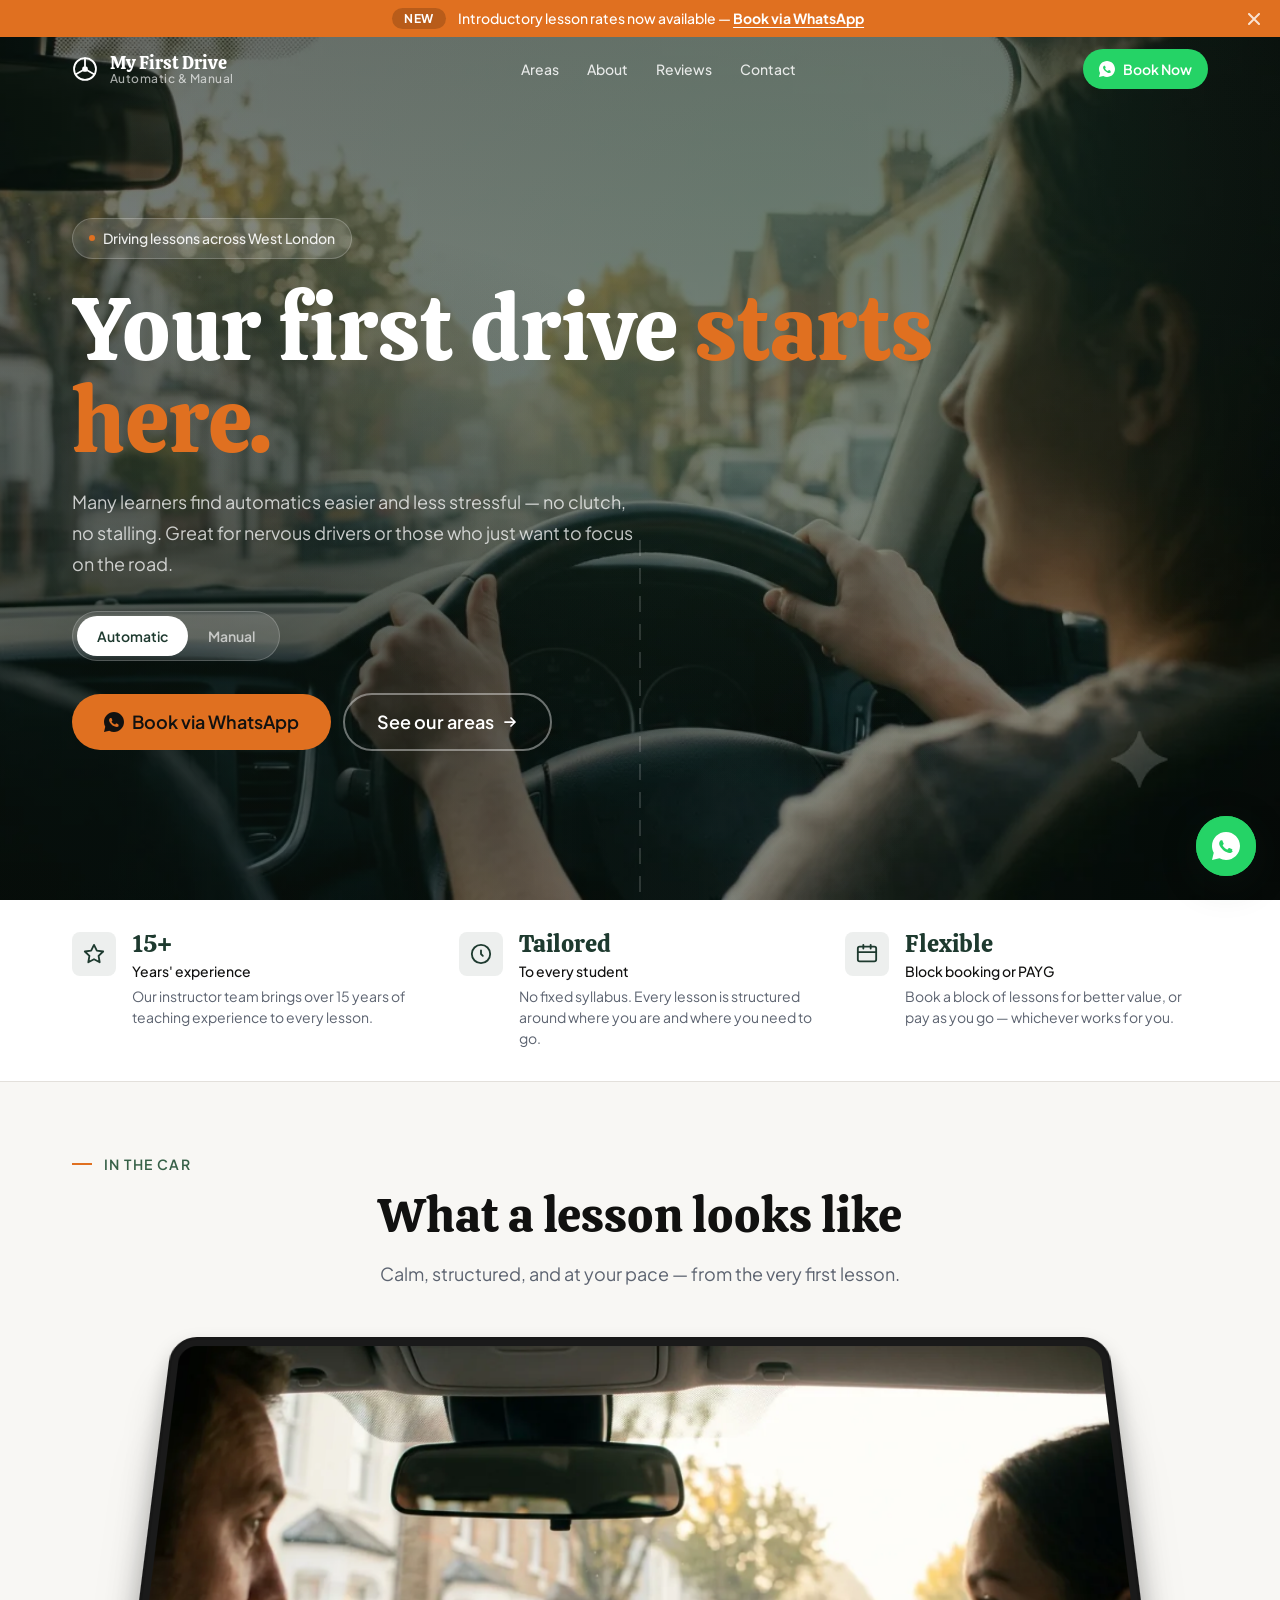
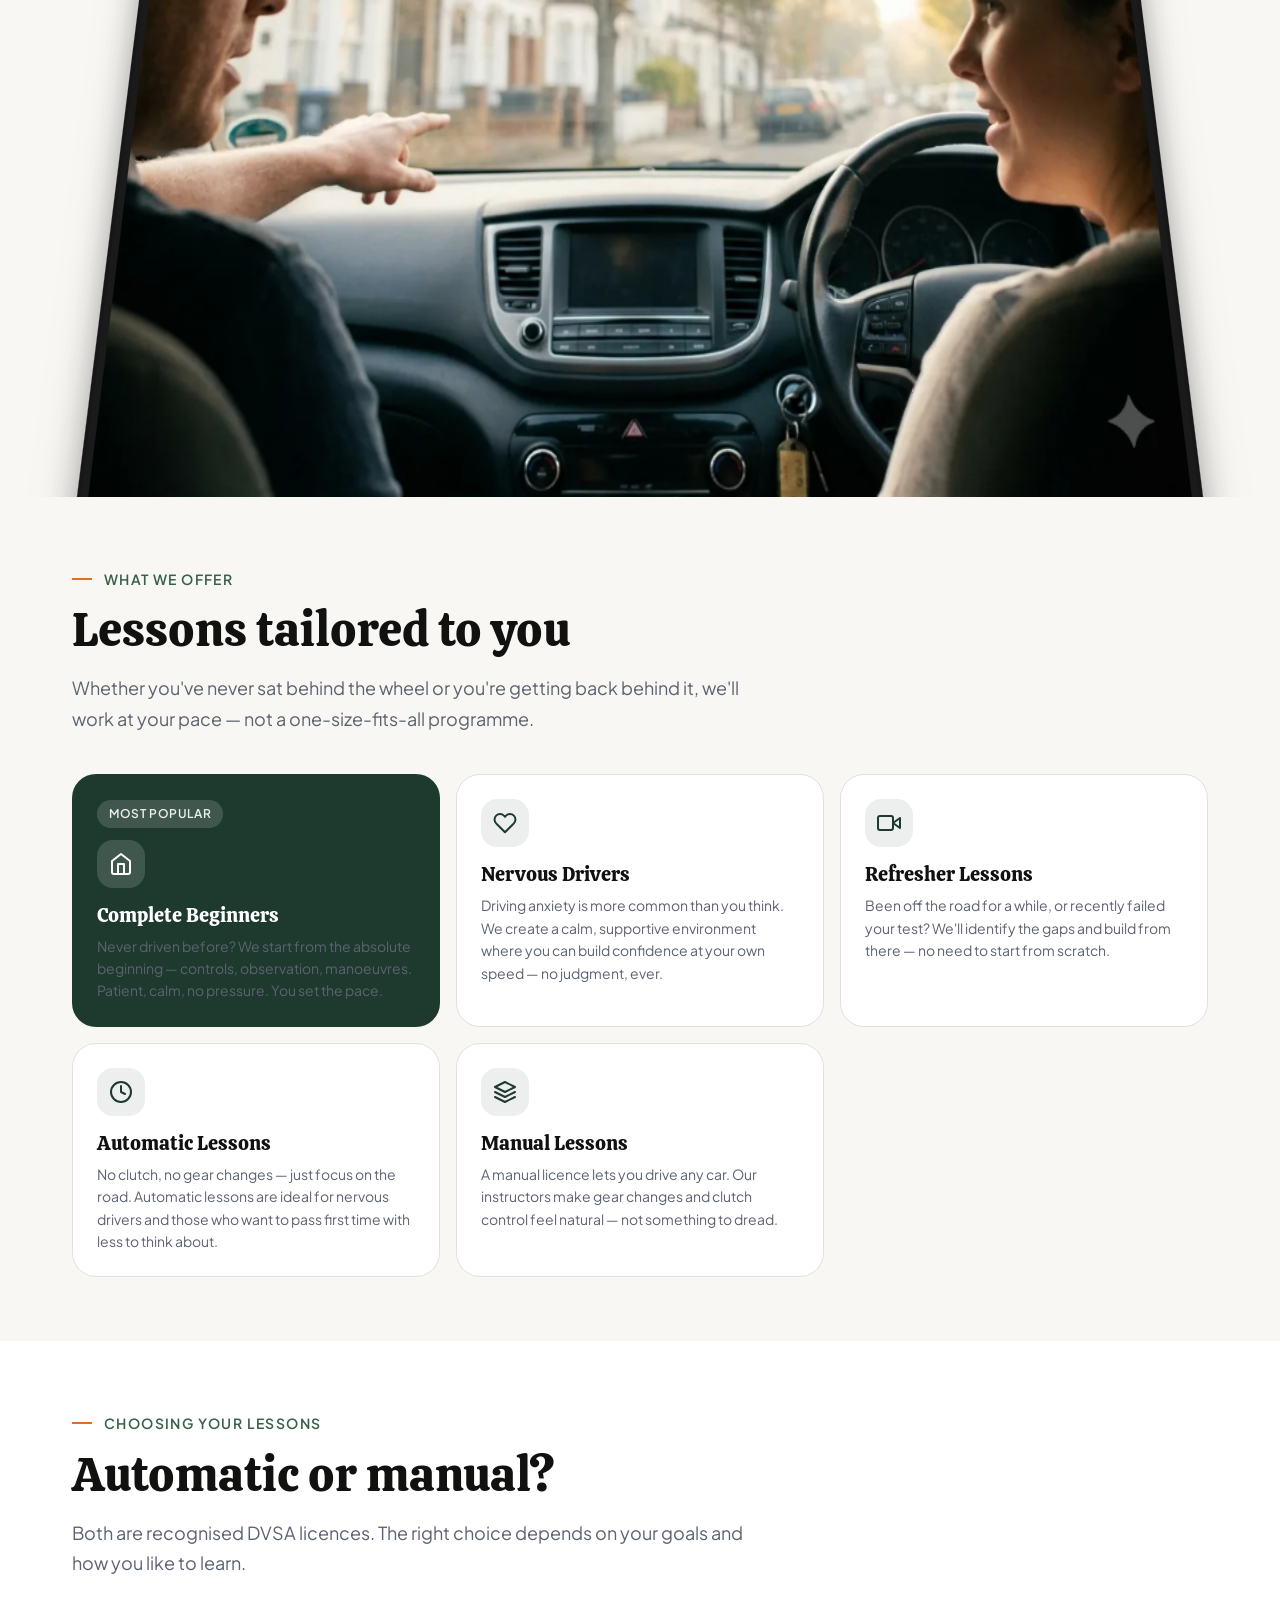
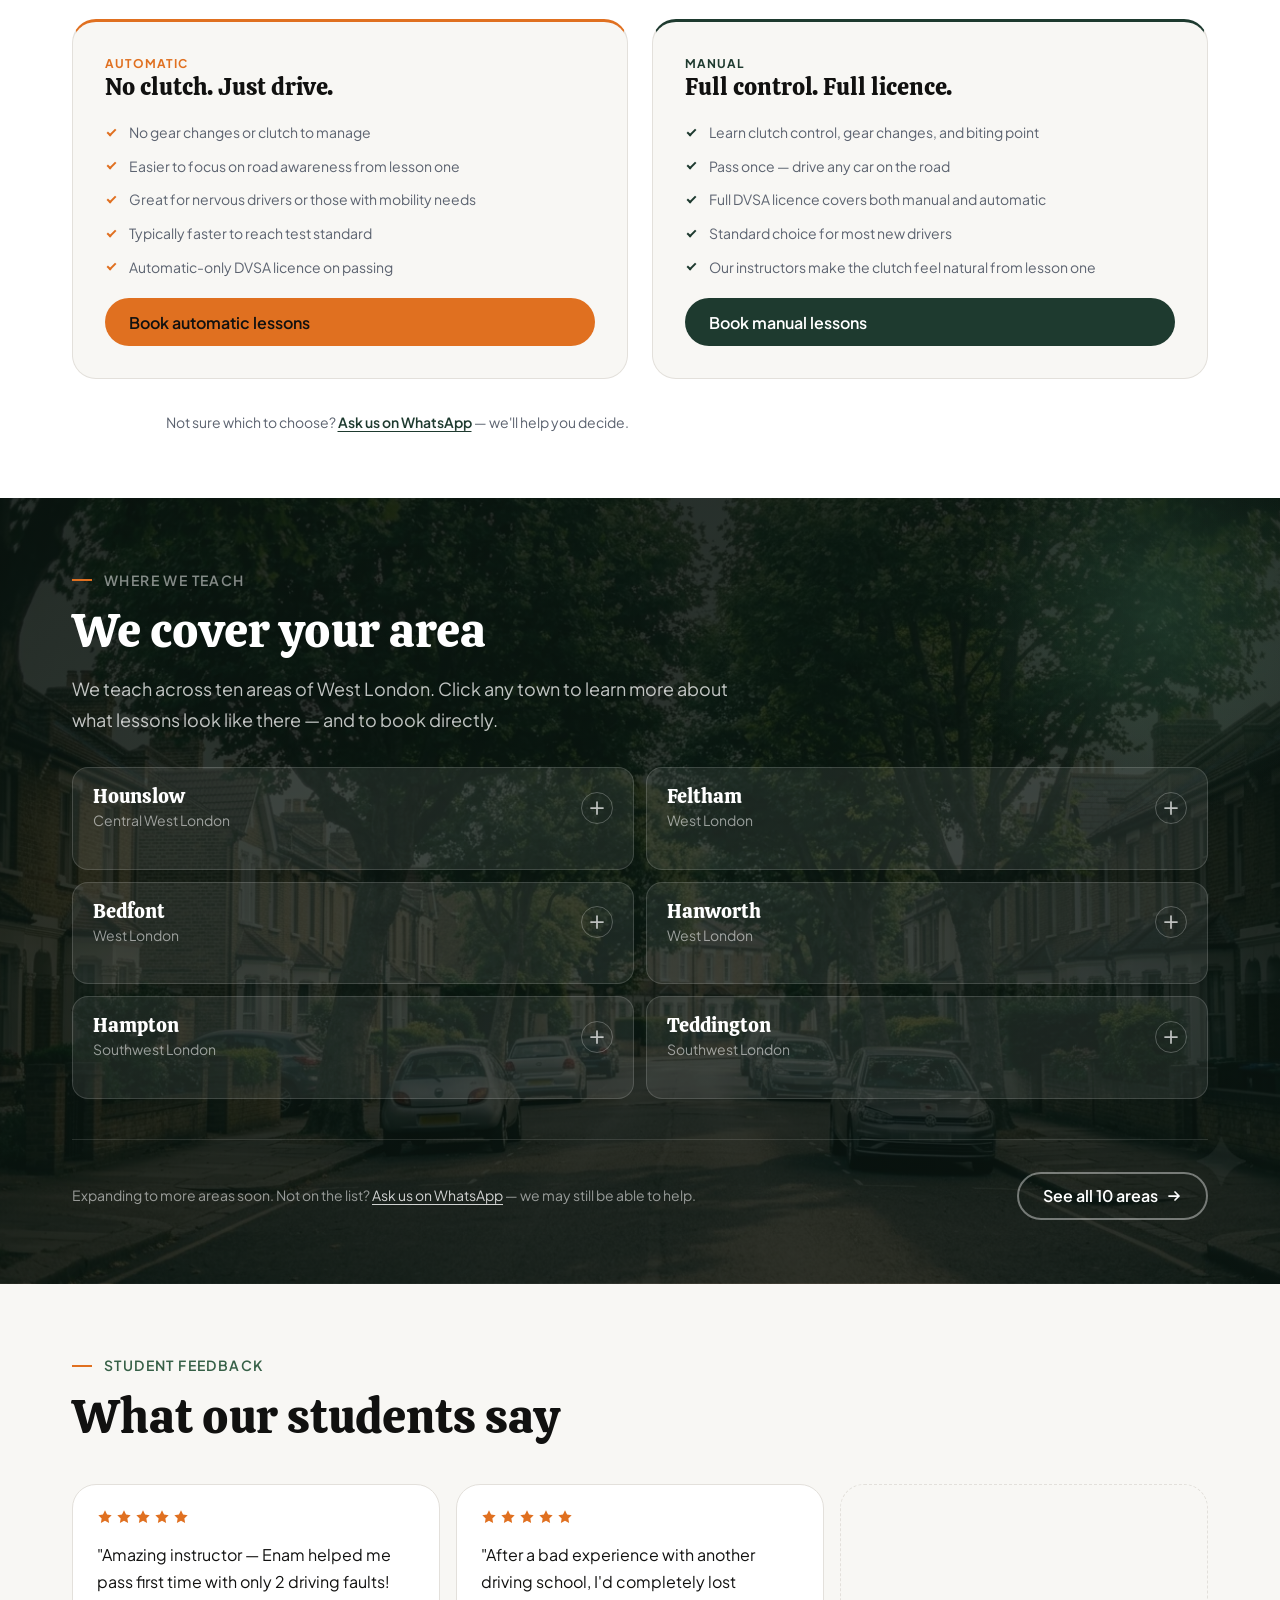
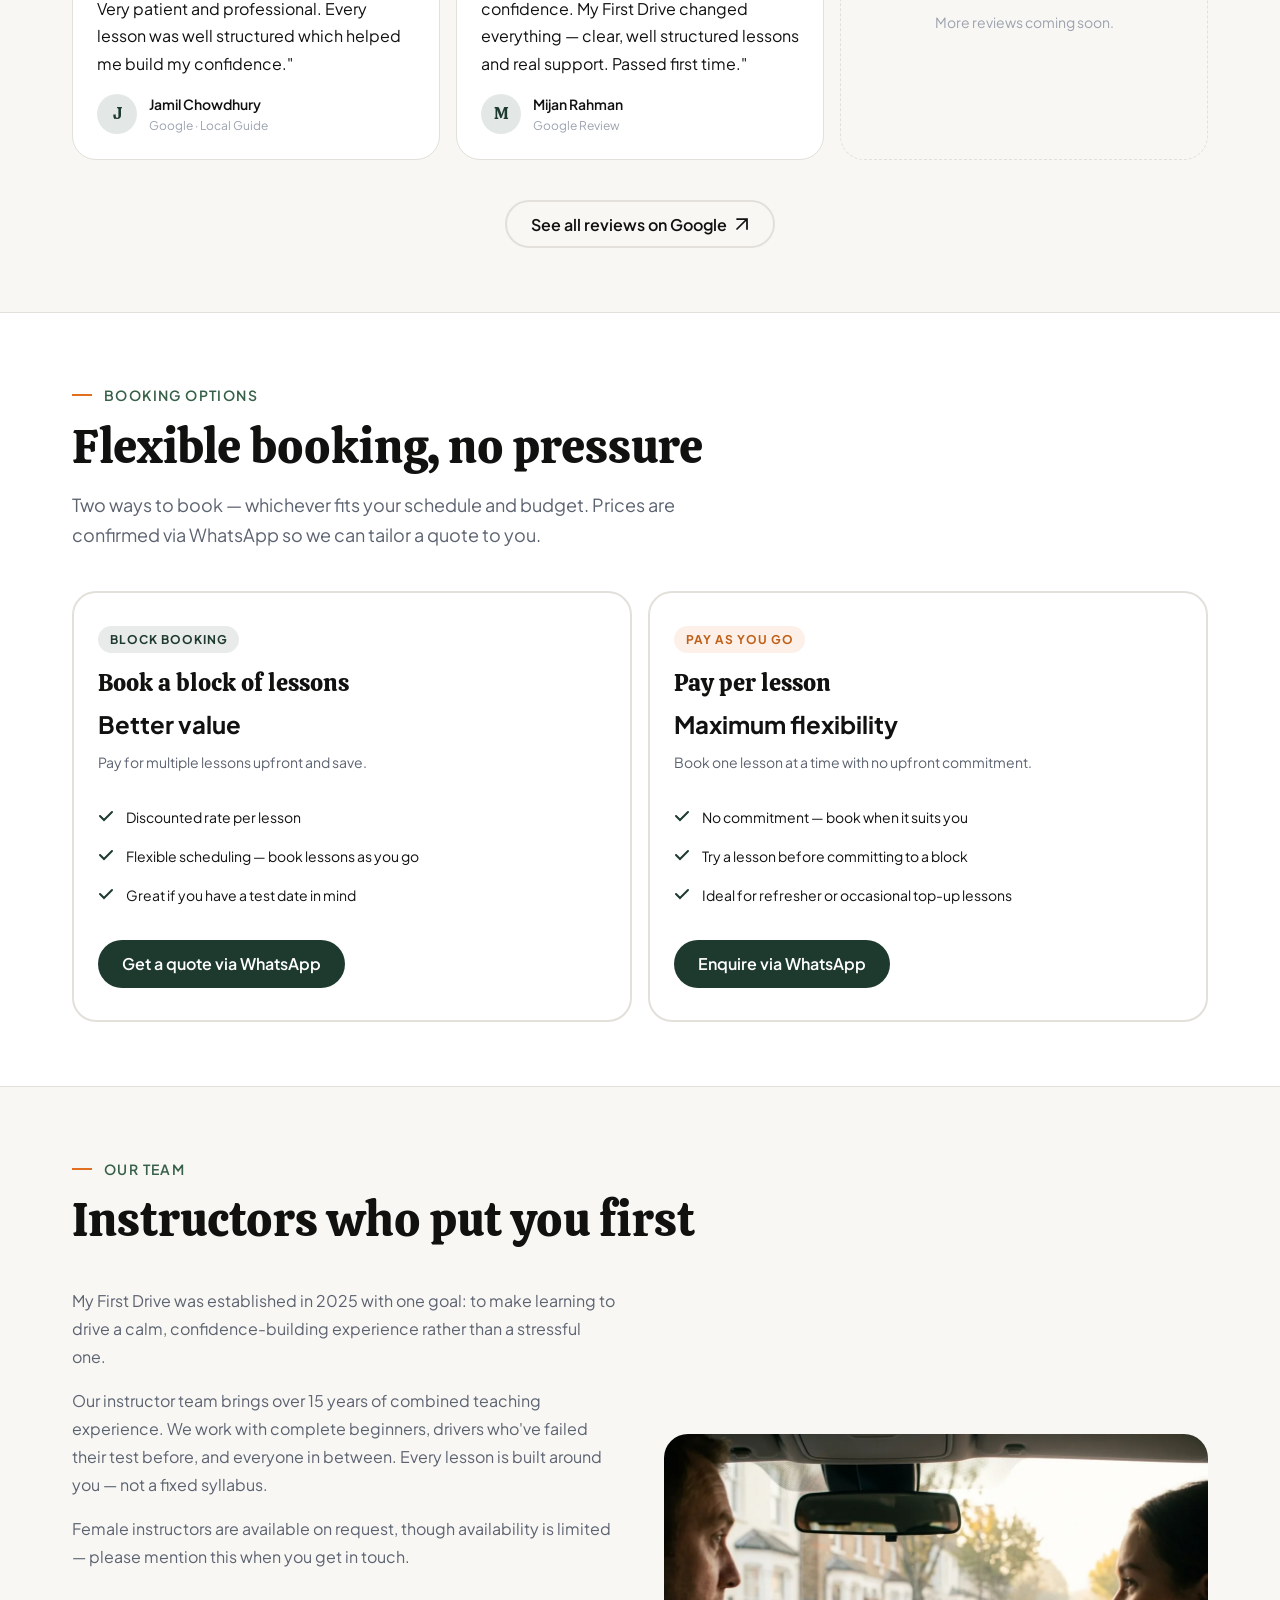
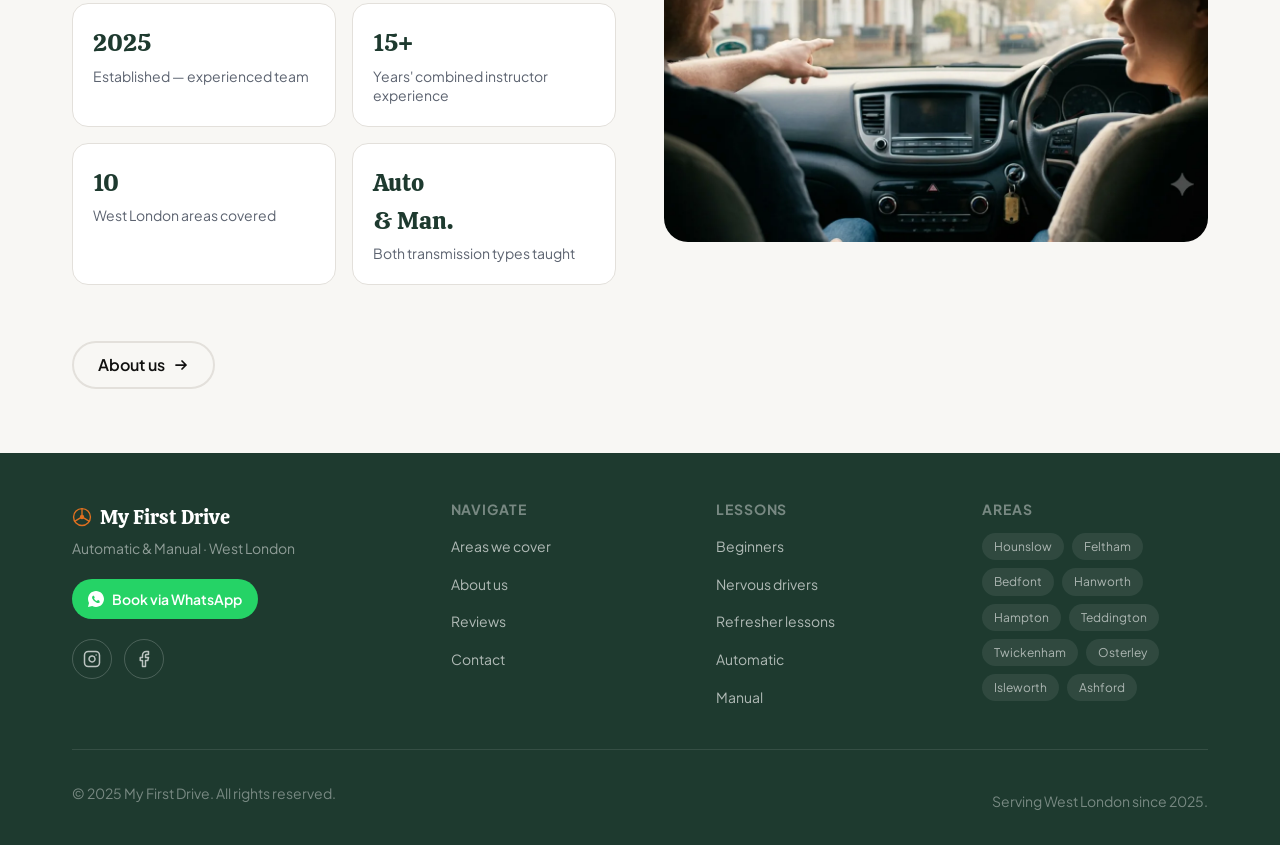
==== index.html @ 65c28c78 "Initial commit: My First Drive driving school website Plain HTML/CSS/JS site for My First Drive — Au" ====
<!DOCTYPE html>
<html lang="en">
<head>
  <meta charset="UTF-8">
  <meta name="viewport" content="width=device-width, initial-scale=1.0">
  <link rel="icon" href="favicon.svg" type="image/svg+xml">
  <title>My First Drive — Driving Lessons in Hounslow, Feltham, Twickenham &amp; West London</title>
  <meta name="description" content="Friendly, patient driving instructors covering Hounslow, Feltham, Twickenham and 10 West London areas. Automatic and manual lessons. Block booking or Pay As You Go.">

  <!-- Open Graph -->
  <meta property="og:title" content="My First Drive — Driving Lessons in West London">
  <meta property="og:description" content="Patient, experienced instructors. Automatic and manual lessons across Hounslow, Feltham, Twickenham and more.">
  <meta property="og:type" content="website">
  <!-- TODO: Add og:image and og:url once domain is confirmed -->

  <!-- Canonical URL — TODO: update once domain is live -->
  <!-- <link rel="canonical" href="https://www.myfirstdrive.co.uk/"> -->

  <!-- Google Fonts -->
  <link rel="preconnect" href="https://fonts.googleapis.com">
  <link rel="preconnect" href="https://fonts.gstatic.com" crossorigin>
  <link href="https://fonts.googleapis.com/css2?family=Calistoga&family=Plus+Jakarta+Sans:wght@400;500;600;700&display=swap" rel="stylesheet">

  <link rel="stylesheet" href="css/style.css">

  <!-- Local Business structured data — TODO: fill in address/phone/URL once confirmed -->
  <script type="application/ld+json">
  {
    "@context": "https://schema.org",
    "@type": "DrivingSchool",
    "name": "My First Drive",
    "description": "Automatic and manual driving lessons covering Hounslow, Feltham, Twickenham and West London.",
    "areaServed": ["Hounslow","Feltham","Bedfont","Hanworth","Hampton","Teddington","Twickenham","Osterley","Isleworth","Ashford"],
    "url": "TODO_WEBSITE_URL",
    "telephone": "TODO_PHONE_NUMBER",
    "foundingDate": "2025"
  }
  </script>
</head>
<body>

  <!-- Skip to main content (accessibility) -->
  <a class="skip-link" href="#main-content">Skip to main content</a>

  <!-- Announcement bar -->
  <div class="announcement-bar" id="announcement-bar" role="note" aria-label="Site announcement">
    <div class="announcement-bar__inner">
      <span class="announcement-bar__badge">New</span>
      <p class="announcement-bar__text">
        Introductory lesson rates now available —
        <a href="#" class="announcement-bar__link" data-whatsapp>Book via WhatsApp</a>
      </p>
    </div>
    <button class="announcement-bar__close" id="bar-close" aria-label="Dismiss announcement">
      <svg width="12" height="12" viewBox="0 0 12 12" fill="none" stroke="currentColor" stroke-width="2" stroke-linecap="round" aria-hidden="true">
        <path d="M1 1l10 10M11 1L1 11"/>
      </svg>
    </button>
  </div>

  <!-- ============================================================
       NAVIGATION
  ============================================================= -->
  <header class="site-header site-header--transparent" role="banner">
    <div class="container">
      <div class="nav-inner">

        <a href="index.html" class="site-logo" aria-label="My First Drive — go to homepage">
<svg class="site-logo__mark" width="26" height="26" viewBox="0 0 32 32" fill="none" xmlns="http://www.w3.org/2000/svg" aria-hidden="true">
            <circle cx="16" cy="16" r="13.5" stroke="currentColor" stroke-width="2.2"/>
            <circle cx="16" cy="16" r="3.5" fill="currentColor"/>
            <line x1="16" y1="12.5" x2="16" y2="2.5" stroke="currentColor" stroke-width="2.2" stroke-linecap="round"/>
            <line x1="18.6" y1="17.5" x2="27.2" y2="22.5" stroke="currentColor" stroke-width="2.2" stroke-linecap="round"/>
            <line x1="13.4" y1="17.5" x2="4.8" y2="22.5" stroke="currentColor" stroke-width="2.2" stroke-linecap="round"/>
          </svg>
                    <span class="site-logo__name">My First Drive</span>
          <span class="site-logo__sub">Automatic &amp; Manual</span>
        </a>

        <nav class="site-nav" aria-label="Main navigation">
          <ul class="site-nav__list" role="list">
            <li><a href="areas.html" class="site-nav__link">Areas</a></li>
            <li><a href="about.html" class="site-nav__link">About</a></li>
            <li><a href="reviews.html" class="site-nav__link">Reviews</a></li>
            <li><a href="contact.html" class="site-nav__link">Contact</a></li>
          </ul>
        </nav>

        <a href="#" class="btn btn--whatsapp btn--sm nav-cta" data-whatsapp
           aria-label="Book a driving lesson via WhatsApp">
          <svg width="16" height="16" viewBox="0 0 20 20" fill="currentColor" aria-hidden="true">
            <path d="M10 0C4.477 0 0 4.477 0 10c0 1.76.46 3.41 1.26 4.845L0 20l5.305-1.235A9.953 9.953 0 0010 20c5.523 0 10-4.477 10-10S15.523 0 10 0zm4.88 13.786c-.207.583-1.21 1.114-1.658 1.183-.424.065-.96.092-1.548-.097-.357-.112-.815-.26-1.398-.51-2.458-1.06-4.063-3.485-4.185-3.647-.12-.163-.977-1.3-.977-2.48 0-1.18.62-1.76.838-2 .217-.237.473-.296.63-.296l.454.009c.145.005.34-.055.532.405.196.467.666 1.625.723 1.743.058.118.097.256.019.41-.077.153-.116.247-.232.38-.115.132-.241.295-.345.396-.115.11-.235.23-.1.45.134.22.596.982 1.28 1.59.88.784 1.622 1.027 1.851 1.14.228.115.36.097.493-.056.133-.153.57-.664.722-.893.152-.23.303-.19.51-.114.208.077 1.32.622 1.548.735.228.115.38.172.435.268.056.097.056.558-.15 1.14z"/>
          </svg>
          Book Now
        </a>

        <button class="nav-toggle" aria-label="Toggle navigation menu" aria-expanded="false" aria-controls="mobile-nav">
          <span class="nav-toggle__line" aria-hidden="true"></span>
          <span class="nav-toggle__line" aria-hidden="true"></span>
          <span class="nav-toggle__line" aria-hidden="true"></span>
        </button>

      </div>
    </div>
  </header>

  <!-- Mobile nav drawer -->
  <nav class="mobile-nav" id="mobile-nav" aria-label="Mobile navigation">
    <a href="areas.html" class="mobile-nav__link">Areas we cover</a>
    <a href="about.html" class="mobile-nav__link">About us</a>
    <a href="reviews.html" class="mobile-nav__link">Reviews</a>
    <a href="contact.html" class="mobile-nav__link">Contact</a>
    <div class="mobile-nav__cta">
      <a href="#" class="btn btn--whatsapp" data-whatsapp style="width:100%;justify-content:center;"
         aria-label="Book a lesson via WhatsApp">
        <svg width="18" height="18" viewBox="0 0 20 20" fill="currentColor" aria-hidden="true">
          <path d="M10 0C4.477 0 0 4.477 0 10c0 1.76.46 3.41 1.26 4.845L0 20l5.305-1.235A9.953 9.953 0 0010 20c5.523 0 10-4.477 10-10S15.523 0 10 0zm4.88 13.786c-.207.583-1.21 1.114-1.658 1.183-.424.065-.96.092-1.548-.097-.357-.112-.815-.26-1.398-.51-2.458-1.06-4.063-3.485-4.185-3.647-.12-.163-.977-1.3-.977-2.48 0-1.18.62-1.76.838-2 .217-.237.473-.296.63-.296l.454.009c.145.005.34-.055.532.405.196.467.666 1.625.723 1.743.058.118.097.256.019.41-.077.153-.116.247-.232.38-.115.132-.241.295-.345.396-.115.11-.235.23-.1.45.134.22.596.982 1.28 1.59.88.784 1.622 1.027 1.851 1.14.228.115.36.097.493-.056.133-.153.57-.664.722-.893.152-.23.303-.19.51-.114.208.077 1.32.622 1.548.735.228.115.38.172.435.268.056.097.056.558-.15 1.14z"/>
        </svg>
        Book via WhatsApp
      </a>
    </div>
  </nav>

  <main id="main-content">

    <!-- ============================================================
         HERO
    ============================================================= -->
    <section class="hero" aria-label="Welcome to My First Drive">
      <div class="container hero__inner">

        <div class="hero__tag" aria-hidden="true">
          <span class="hero__tag-dot"></span>
          Driving lessons across West London
        </div>

        <h1 class="hero__heading">
          Your first drive <em>starts here.</em>
        </h1>

        <p class="hero__sub" id="hero-sub">Many learners find automatics easier and less stressful — no clutch, no stalling. Great for nervous drivers or those who just want to focus on the road.</p>

        <!-- Auto / Manual toggle -->
        <div class="transmission-toggle" role="group" aria-label="Choose your transmission type">
          <input type="radio" name="transmission" id="t-automatic" value="automatic" checked>
          <label for="t-automatic">Automatic</label>
          <input type="radio" name="transmission" id="t-manual" value="manual">
          <label for="t-manual">Manual</label>
        </div>

        <div class="hero__cta-group">
          <a href="#" class="btn btn--accent btn--lg" data-whatsapp
             aria-label="Book a driving lesson via WhatsApp">
            <svg width="20" height="20" viewBox="0 0 20 20" fill="currentColor" aria-hidden="true">
              <path d="M10 0C4.477 0 0 4.477 0 10c0 1.76.46 3.41 1.26 4.845L0 20l5.305-1.235A9.953 9.953 0 0010 20c5.523 0 10-4.477 10-10S15.523 0 10 0zm4.88 13.786c-.207.583-1.21 1.114-1.658 1.183-.424.065-.96.092-1.548-.097-.357-.112-.815-.26-1.398-.51-2.458-1.06-4.063-3.485-4.185-3.647-.12-.163-.977-1.3-.977-2.48 0-1.18.62-1.76.838-2 .217-.237.473-.296.63-.296l.454.009c.145.005.34-.055.532.405.196.467.666 1.625.723 1.743.058.118.097.256.019.41-.077.153-.116.247-.232.38-.115.132-.241.295-.345.396-.115.11-.235.23-.1.45.134.22.596.982 1.28 1.59.88.784 1.622 1.027 1.851 1.14.228.115.36.097.493-.056.133-.153.57-.664.722-.893.152-.23.303-.19.51-.114.208.077 1.32.622 1.548.735.228.115.38.172.435.268.056.097.056.558-.15 1.14z"/>
            </svg>
            Book via WhatsApp
          </a>
          <a href="areas.html" class="btn btn--ghost-light btn--lg">
            See our areas
            <svg width="16" height="16" viewBox="0 0 16 16" fill="none" aria-hidden="true">
              <path d="M3 8h10M9 4l4 4-4 4" stroke="currentColor" stroke-width="1.75" stroke-linecap="round" stroke-linejoin="round"/>
            </svg>
          </a>
        </div>

      </div>
    </section>

    <!-- ============================================================
         TRUST STRIP
    ============================================================= -->
    <section class="trust-strip" aria-label="Why choose My First Drive">
      <div class="container">
        <ul class="trust-strip__grid reveal-group" role="list">

          <li class="trust-item">
            <div class="trust-item__icon" aria-hidden="true">
              <svg width="22" height="22" viewBox="0 0 24 24" fill="none" stroke="currentColor" stroke-width="2" stroke-linecap="round" stroke-linejoin="round">
                <path d="M12 2l3.09 6.26L22 9.27l-5 4.87 1.18 6.88L12 17.77l-6.18 3.25L7 14.14 2 9.27l6.91-1.01L12 2z"/>
              </svg>
            </div>
            <div>
              <div class="trust-item__stat">15+</div>
              <div class="trust-item__label">Years' experience</div>
              <div class="trust-item__desc">Our instructor team brings over 15 years of teaching experience to every lesson.</div>
            </div>
          </li>

          <li class="trust-item">
            <div class="trust-item__icon" aria-hidden="true">
              <svg width="22" height="22" viewBox="0 0 24 24" fill="none" stroke="currentColor" stroke-width="2" stroke-linecap="round" stroke-linejoin="round">
                <circle cx="12" cy="12" r="10"/>
                <path d="M12 8v4l2 2"/>
              </svg>
            </div>
            <div>
              <div class="trust-item__stat">Tailored</div>
              <div class="trust-item__label">To every student</div>
              <div class="trust-item__desc">No fixed syllabus. Every lesson is structured around where you are and where you need to go.</div>
            </div>
          </li>

          <li class="trust-item">
            <div class="trust-item__icon" aria-hidden="true">
              <svg width="22" height="22" viewBox="0 0 24 24" fill="none" stroke="currentColor" stroke-width="2" stroke-linecap="round" stroke-linejoin="round">
                <rect x="2" y="4" width="20" height="16" rx="2"/>
                <path d="M8 2v4M16 2v4M2 10h20"/>
              </svg>
            </div>
            <div>
              <div class="trust-item__stat">Flexible</div>
              <div class="trust-item__label">Block booking or PAYG</div>
              <div class="trust-item__desc">Book a block of lessons for better value, or pay as you go — whichever works for you.</div>
            </div>
          </li>

        </ul>
      </div>
    </section>

    <!-- ============================================================
         SCROLL CARD REVEAL
    ============================================================= -->
    <section class="scroll-card-section" aria-labelledby="lesson-preview-heading">
      <div class="container">
        <p class="section-label" aria-hidden="true">In the car</p>
        <h2 class="section-heading reveal" id="lesson-preview-heading">What a lesson looks like</h2>
        <p class="section-intro reveal">Calm, structured, and at your pace — from the very first lesson.</p>
      </div>
      <div class="scroll-card-stage" data-scroll-stage>
        <div class="scroll-card-frame" data-scroll-card>
          <div class="scroll-card-inner">
            <img
              src="images/instructor-student.webp"
              alt="Driving instructor guiding a student at the wheel on a West London residential street"
              width="1265"
              height="950"
              loading="lazy"
            >
          </div>
        </div>
      </div>
    </section>

    <!-- ============================================================
         SERVICES
    ============================================================= -->
    <section class="services section" aria-labelledby="services-heading">
      <div class="container">

        <p class="section-label" aria-hidden="true">What we offer</p>
        <h2 class="section-heading reveal" id="services-heading">Lessons tailored to you</h2>
        <p class="section-intro reveal">
          Whether you've never sat behind the wheel or you're getting back behind it, we'll work at your pace — not a one-size-fits-all programme.
        </p>

        <div class="services__grid reveal-group">

          <article class="service-card service-card--featured">
            <span class="card-tag">Most popular</span>
            <div class="service-card__icon" aria-hidden="true">
              <svg width="24" height="24" viewBox="0 0 24 24" fill="none" stroke="currentColor" stroke-width="2" stroke-linecap="round" stroke-linejoin="round">
                <path d="M3 9l9-7 9 7v11a2 2 0 01-2 2H5a2 2 0 01-2-2z"/><polyline points="9 22 9 12 15 12 15 22"/>
              </svg>
            </div>
            <h3>Complete Beginners</h3>
            <p>Never driven before? We start from the absolute beginning — controls, observation, manoeuvres. Patient, calm, no pressure. You set the pace.</p>
          </article>

          <article class="service-card">
            <div class="service-card__icon" aria-hidden="true">
              <svg width="24" height="24" viewBox="0 0 24 24" fill="none" stroke="currentColor" stroke-width="2" stroke-linecap="round" stroke-linejoin="round">
                <path d="M20.84 4.61a5.5 5.5 0 00-7.78 0L12 5.67l-1.06-1.06a5.5 5.5 0 00-7.78 7.78l1.06 1.06L12 21.23l7.78-7.78 1.06-1.06a5.5 5.5 0 000-7.78z"/>
              </svg>
            </div>
            <h3>Nervous Drivers</h3>
            <p>Driving anxiety is more common than you think. We create a calm, supportive environment where you can build confidence at your own speed — no judgment, ever.</p>
          </article>

          <article class="service-card">
            <div class="service-card__icon" aria-hidden="true">
              <svg width="24" height="24" viewBox="0 0 24 24" fill="none" stroke="currentColor" stroke-width="2" stroke-linecap="round" stroke-linejoin="round">
                <path d="M23 7l-7 5 7 5V7z"/><rect x="1" y="5" width="15" height="14" rx="2" ry="2"/>
              </svg>
            </div>
            <h3>Refresher Lessons</h3>
            <p>Been off the road for a while, or recently failed your test? We'll identify the gaps and build from there — no need to start from scratch.</p>
          </article>

          <article class="service-card">
            <div class="service-card__icon" aria-hidden="true">
              <svg width="24" height="24" viewBox="0 0 24 24" fill="none" stroke="currentColor" stroke-width="2" stroke-linecap="round" stroke-linejoin="round">
                <circle cx="12" cy="12" r="10"/><path d="M12 6v6l4 2"/>
              </svg>
            </div>
            <h3>Automatic Lessons</h3>
            <p>No clutch, no gear changes — just focus on the road. Automatic lessons are ideal for nervous drivers and those who want to pass first time with less to think about.</p>
          </article>

          <article class="service-card">
            <div class="service-card__icon" aria-hidden="true">
              <svg width="24" height="24" viewBox="0 0 24 24" fill="none" stroke="currentColor" stroke-width="2" stroke-linecap="round" stroke-linejoin="round">
                <path d="M12 2L2 7l10 5 10-5-10-5zM2 17l10 5 10-5M2 12l10 5 10-5"/>
              </svg>
            </div>
            <h3>Manual Lessons</h3>
            <p>A manual licence lets you drive any car. Our instructors make gear changes and clutch control feel natural — not something to dread.</p>
          </article>

        </div>

      </div>
    </section>

    <!-- ============================================================
         AUTO VS MANUAL COMPARISON
    ============================================================= -->
    <section class="comparison section" aria-labelledby="comparison-heading">
      <div class="container">

        <p class="section-label" aria-hidden="true">Choosing your lessons</p>
        <h2 class="section-heading reveal" id="comparison-heading">Automatic or manual?</h2>
        <p class="section-intro reveal">Both are recognised DVSA licences. The right choice depends on your goals and how you like to learn.</p>

        <div class="comparison__grid reveal-group">

          <article class="comparison-card comparison-card--auto">
            <div>
              <p class="comparison-card__eyebrow">Automatic</p>
              <h3 class="comparison-card__title">No clutch. Just drive.</h3>
            </div>
            <ul class="comparison-card__list" role="list">
              <li>No gear changes or clutch to manage</li>
              <li>Easier to focus on road awareness from lesson one</li>
              <li>Great for nervous drivers or those with mobility needs</li>
              <li>Typically faster to reach test standard</li>
              <li>Automatic-only DVSA licence on passing</li>
            </ul>
            <a href="#" class="btn btn--accent" data-whatsapp aria-label="Book automatic driving lessons via WhatsApp">
              Book automatic lessons
            </a>
          </article>

          <article class="comparison-card comparison-card--manual">
            <div>
              <p class="comparison-card__eyebrow">Manual</p>
              <h3 class="comparison-card__title">Full control. Full licence.</h3>
            </div>
            <ul class="comparison-card__list" role="list">
              <li>Learn clutch control, gear changes, and biting point</li>
              <li>Pass once — drive any car on the road</li>
              <li>Full DVSA licence covers both manual and automatic</li>
              <li>Standard choice for most new drivers</li>
              <li>Our instructors make the clutch feel natural from lesson one</li>
            </ul>
            <a href="#" class="btn btn--primary" data-whatsapp aria-label="Book manual driving lessons via WhatsApp">
              Book manual lessons
            </a>
          </article>

        </div>

        <p class="comparison__note reveal">Not sure which to choose? <a href="#" data-whatsapp>Ask us on WhatsApp</a> — we'll help you decide.</p>

      </div>
    </section>

    <!-- ============================================================
         COVERAGE AREAS (Signature Element)
    ============================================================= -->
    <section class="coverage section" aria-labelledby="coverage-heading">
      <div class="container">

        <p class="section-label" aria-hidden="true">Where we teach</p>
        <h2 class="section-heading reveal" id="coverage-heading">We cover your area</h2>
        <p class="section-intro reveal">
          We teach across ten areas of West London. Click any town to learn more about what lessons look like there — and to book directly.
        </p>

        <!-- JS renders cards here -->
        <div class="areas-grid areas-grid--home" role="list" aria-label="Coverage areas — select a town to expand details"></div>

        <div class="coverage__footer reveal">
          <p class="coverage__footer-note">
            Expanding to more areas soon. Not on the list? <a href="#" data-whatsapp style="color:rgba(255,255,255,0.8); text-decoration:underline; text-underline-offset:3px;">Ask us on WhatsApp</a> — we may still be able to help.
          </p>
          <a href="areas.html" class="btn btn--ghost-light">
            See all 10 areas
            <svg width="16" height="16" viewBox="0 0 16 16" fill="none" aria-hidden="true">
              <path d="M3 8h10M9 4l4 4-4 4" stroke="currentColor" stroke-width="1.75" stroke-linecap="round" stroke-linejoin="round"/>
            </svg>
          </a>
        </div>

      </div>
    </section>

    <!-- ============================================================
         REVIEWS
    ============================================================= -->
    <section class="reviews section" aria-labelledby="reviews-heading">
      <div class="container">

        <p class="section-label" aria-hidden="true">Student feedback</p>
        <h2 class="section-heading reveal" id="reviews-heading">What our students say</h2>

        <div class="reviews__grid reveal-group">

          <article class="review-card">
            <div class="review-card__stars" aria-label="5 out of 5 stars">
              <svg viewBox="0 0 24 24" aria-hidden="true"><path d="M12 2l3.09 6.26L22 9.27l-5 4.87 1.18 6.88L12 17.77l-6.18 3.25L7 14.14 2 9.27l6.91-1.01L12 2z"/></svg>
              <svg viewBox="0 0 24 24" aria-hidden="true"><path d="M12 2l3.09 6.26L22 9.27l-5 4.87 1.18 6.88L12 17.77l-6.18 3.25L7 14.14 2 9.27l6.91-1.01L12 2z"/></svg>
              <svg viewBox="0 0 24 24" aria-hidden="true"><path d="M12 2l3.09 6.26L22 9.27l-5 4.87 1.18 6.88L12 17.77l-6.18 3.25L7 14.14 2 9.27l6.91-1.01L12 2z"/></svg>
              <svg viewBox="0 0 24 24" aria-hidden="true"><path d="M12 2l3.09 6.26L22 9.27l-5 4.87 1.18 6.88L12 17.77l-6.18 3.25L7 14.14 2 9.27l6.91-1.01L12 2z"/></svg>
              <svg viewBox="0 0 24 24" aria-hidden="true"><path d="M12 2l3.09 6.26L22 9.27l-5 4.87 1.18 6.88L12 17.77l-6.18 3.25L7 14.14 2 9.27l6.91-1.01L12 2z"/></svg>
            </div>
            <blockquote class="review-card__quote">
              "Amazing instructor — Enam helped me pass first time with only 2 driving faults! Very patient and professional. Every lesson was well structured which helped me build my confidence."
            </blockquote>
            <div class="review-card__author">
              <div class="review-card__avatar" aria-hidden="true">J</div>
              <div>
                <div class="review-card__name">Jamil Chowdhury</div>
                <div class="review-card__date">Google · Local Guide</div>
              </div>
            </div>
          </article>

          <article class="review-card">
            <div class="review-card__stars" aria-label="5 out of 5 stars">
              <svg viewBox="0 0 24 24" aria-hidden="true"><path d="M12 2l3.09 6.26L22 9.27l-5 4.87 1.18 6.88L12 17.77l-6.18 3.25L7 14.14 2 9.27l6.91-1.01L12 2z"/></svg>
              <svg viewBox="0 0 24 24" aria-hidden="true"><path d="M12 2l3.09 6.26L22 9.27l-5 4.87 1.18 6.88L12 17.77l-6.18 3.25L7 14.14 2 9.27l6.91-1.01L12 2z"/></svg>
              <svg viewBox="0 0 24 24" aria-hidden="true"><path d="M12 2l3.09 6.26L22 9.27l-5 4.87 1.18 6.88L12 17.77l-6.18 3.25L7 14.14 2 9.27l6.91-1.01L12 2z"/></svg>
              <svg viewBox="0 0 24 24" aria-hidden="true"><path d="M12 2l3.09 6.26L22 9.27l-5 4.87 1.18 6.88L12 17.77l-6.18 3.25L7 14.14 2 9.27l6.91-1.01L12 2z"/></svg>
              <svg viewBox="0 0 24 24" aria-hidden="true"><path d="M12 2l3.09 6.26L22 9.27l-5 4.87 1.18 6.88L12 17.77l-6.18 3.25L7 14.14 2 9.27l6.91-1.01L12 2z"/></svg>
            </div>
            <blockquote class="review-card__quote">
              "After a bad experience with another driving school, I'd completely lost confidence. My First Drive changed everything — clear, well structured lessons and real support. Passed first time."
            </blockquote>
            <div class="review-card__author">
              <div class="review-card__avatar" aria-hidden="true">M</div>
              <div>
                <div class="review-card__name">Mijan Rahman</div>
                <div class="review-card__date">Google Review</div>
              </div>
            </div>
          </article>

          <article class="review-card review-placeholder">
            <p class="review-placeholder__text">More reviews coming soon.</p>
          </article>

        </div>

        <div class="reviews__footer reveal">
          <!-- TODO: Replace # with actual Google Business Profile reviews link once confirmed -->
          <a href="#" class="btn btn--ghost" target="_blank" rel="noopener noreferrer"
             aria-label="Read all reviews on Google (opens in new tab)">
            See all reviews on Google
            <svg width="14" height="14" viewBox="0 0 14 14" fill="none" aria-hidden="true">
              <path d="M2 2h10v10M12 2L2 12" stroke="currentColor" stroke-width="1.75" stroke-linecap="round"/>
            </svg>
          </a>
        </div>

      </div>
    </section>

    <!-- ============================================================
         BOOKING
    ============================================================= -->
    <section class="booking section" aria-labelledby="booking-heading">
      <div class="container">

        <p class="section-label" aria-hidden="true">Booking options</p>
        <h2 class="section-heading reveal" id="booking-heading">Flexible booking, no pressure</h2>
        <p class="section-intro reveal">
          Two ways to book — whichever fits your schedule and budget. Prices are confirmed via WhatsApp so we can tailor a quote to you.
        </p>

        <div class="booking__grid reveal-group">

          <article class="booking-card">
            <span class="booking-card__label">Block booking</span>
            <h3>Book a block of lessons</h3>
            <div class="booking-card__price">Better value</div>
            <p class="booking-card__note">
              Pay for multiple lessons upfront and save.
              <!-- TODO: Add actual price once confirmed by client, e.g. "From £X per hour when you book 10 lessons" -->
            </p>
            <ul class="booking-card__features" role="list">
              <li class="booking-card__feature">
                <span class="booking-card__feature-icon" aria-hidden="true">
                  <svg width="16" height="16" viewBox="0 0 16 16" fill="none" stroke="currentColor" stroke-width="2" stroke-linecap="round">
                    <path d="M2 8l4 4 8-8"/>
                  </svg>
                </span>
                Discounted rate per lesson
              </li>
              <li class="booking-card__feature">
                <span class="booking-card__feature-icon" aria-hidden="true">
                  <svg width="16" height="16" viewBox="0 0 16 16" fill="none" stroke="currentColor" stroke-width="2" stroke-linecap="round">
                    <path d="M2 8l4 4 8-8"/>
                  </svg>
                </span>
                Flexible scheduling — book lessons as you go
              </li>
              <li class="booking-card__feature">
                <span class="booking-card__feature-icon" aria-hidden="true">
                  <svg width="16" height="16" viewBox="0 0 16 16" fill="none" stroke="currentColor" stroke-width="2" stroke-linecap="round">
                    <path d="M2 8l4 4 8-8"/>
                  </svg>
                </span>
                Great if you have a test date in mind
              </li>
            </ul>
            <a href="#" class="btn btn--primary" data-whatsapp aria-label="Get a block booking quote via WhatsApp">
              Get a quote via WhatsApp
            </a>
          </article>

          <article class="booking-card">
            <span class="booking-card__label">Pay as you go</span>
            <h3>Pay per lesson</h3>
            <div class="booking-card__price">Maximum flexibility</div>
            <p class="booking-card__note">
              Book one lesson at a time with no upfront commitment.
              <!-- TODO: Add actual price once confirmed by client, e.g. "£X per hour" -->
            </p>
            <ul class="booking-card__features" role="list">
              <li class="booking-card__feature">
                <span class="booking-card__feature-icon" aria-hidden="true">
                  <svg width="16" height="16" viewBox="0 0 16 16" fill="none" stroke="currentColor" stroke-width="2" stroke-linecap="round">
                    <path d="M2 8l4 4 8-8"/>
                  </svg>
                </span>
                No commitment — book when it suits you
              </li>
              <li class="booking-card__feature">
                <span class="booking-card__feature-icon" aria-hidden="true">
                  <svg width="16" height="16" viewBox="0 0 16 16" fill="none" stroke="currentColor" stroke-width="2" stroke-linecap="round">
                    <path d="M2 8l4 4 8-8"/>
                  </svg>
                </span>
                Try a lesson before committing to a block
              </li>
              <li class="booking-card__feature">
                <span class="booking-card__feature-icon" aria-hidden="true">
                  <svg width="16" height="16" viewBox="0 0 16 16" fill="none" stroke="currentColor" stroke-width="2" stroke-linecap="round">
                    <path d="M2 8l4 4 8-8"/>
                  </svg>
                </span>
                Ideal for refresher or occasional top-up lessons
              </li>
            </ul>
            <a href="#" class="btn btn--primary" data-whatsapp aria-label="Enquire about pay as you go lessons via WhatsApp">
              Enquire via WhatsApp
            </a>
          </article>

        </div>

      </div>
    </section>

    <!-- ============================================================
         ABOUT TEASER
    ============================================================= -->
    <section class="about-teaser section" aria-labelledby="about-heading">
      <div class="container">

        <p class="section-label" aria-hidden="true">Our team</p>
        <h2 class="section-heading reveal" id="about-heading">Instructors who put you first</h2>

        <div class="about-teaser__grid">

          <div class="about-teaser__content reveal">
            <p>
              My First Drive was established in 2025 with one goal: to make learning to drive a calm, confidence-building experience rather than a stressful one.
            </p>
            <p>
              Our instructor team brings over 15 years of combined teaching experience. We work with complete beginners, drivers who've failed their test before, and everyone in between. Every lesson is built around you — not a fixed syllabus.
            </p>
            <p>
              Female instructors are available on request, though availability is limited — please mention this when you get in touch.
            </p>
            <div class="instructor-highlights reveal-group">
              <div class="instructor-highlight">
                <div class="instructor-highlight__value">2025</div>
                <div class="instructor-highlight__label">Established — experienced team</div>
              </div>
              <div class="instructor-highlight">
                <div class="instructor-highlight__value">15+</div>
                <div class="instructor-highlight__label">Years' combined instructor experience</div>
              </div>
              <div class="instructor-highlight">
                <div class="instructor-highlight__value">10</div>
                <div class="instructor-highlight__label">West London areas covered</div>
              </div>
              <div class="instructor-highlight">
                <div class="instructor-highlight__value">Auto<br>&amp; Man.</div>
                <div class="instructor-highlight__label">Both transmission types taught</div>
              </div>
            </div>
            <a href="about.html" class="btn btn--ghost mt-8" style="align-self:flex-start; display:inline-flex;">
              About us
              <svg width="16" height="16" viewBox="0 0 16 16" fill="none" aria-hidden="true">
                <path d="M3 8h10M9 4l4 4-4 4" stroke="currentColor" stroke-width="1.75" stroke-linecap="round" stroke-linejoin="round"/>
              </svg>
            </a>
          </div>

          <figure class="about-teaser__photo reveal" aria-label="Driving instructor and student during a lesson in West London">
            <img
              src="images/instructor-student.webp"
              alt="Driving instructor pointing ahead while student at the wheel listens — a lesson on a quiet West London residential street"
              width="1265"
              height="950"
              loading="lazy"
            >
          </figure>

        </div>

      </div>
    </section>

  </main>

  <!-- ============================================================
       FOOTER
  ============================================================= -->
  <footer class="site-footer" role="contentinfo">
    <div class="container">
      <div class="footer-grid">

        <div class="footer-brand">
          <a href="index.html" class="footer-logo" aria-label="My First Drive — homepage"><svg class="footer-logo__mark" width="20" height="20" viewBox="0 0 32 32" fill="none" xmlns="http://www.w3.org/2000/svg" aria-hidden="true"><circle cx="16" cy="16" r="13.5" stroke="currentColor" stroke-width="2.2"/><circle cx="16" cy="16" r="3.5" fill="currentColor"/><line x1="16" y1="12.5" x2="16" y2="2.5" stroke="currentColor" stroke-width="2.2" stroke-linecap="round"/><line x1="18.6" y1="17.5" x2="27.2" y2="22.5" stroke="currentColor" stroke-width="2.2" stroke-linecap="round"/><line x1="13.4" y1="17.5" x2="4.8" y2="22.5" stroke="currentColor" stroke-width="2.2" stroke-linecap="round"/></svg>My First Drive</a>
          <p class="footer-tagline">Automatic &amp; Manual · West London</p>
          <a href="#" class="btn btn--whatsapp btn--sm" data-whatsapp
             aria-label="Book a driving lesson via WhatsApp"
             style="margin-bottom: 1.25rem;">
            <svg width="16" height="16" viewBox="0 0 20 20" fill="currentColor" aria-hidden="true">
              <path d="M10 0C4.477 0 0 4.477 0 10c0 1.76.46 3.41 1.26 4.845L0 20l5.305-1.235A9.953 9.953 0 0010 20c5.523 0 10-4.477 10-10S15.523 0 10 0zm4.88 13.786c-.207.583-1.21 1.114-1.658 1.183-.424.065-.96.092-1.548-.097-.357-.112-.815-.26-1.398-.51-2.458-1.06-4.063-3.485-4.185-3.647-.12-.163-.977-1.3-.977-2.48 0-1.18.62-1.76.838-2 .217-.237.473-.296.63-.296l.454.009c.145.005.34-.055.532.405.196.467.666 1.625.723 1.743.058.118.097.256.019.41-.077.153-.116.247-.232.38-.115.132-.241.295-.345.396-.115.11-.235.23-.1.45.134.22.596.982 1.28 1.59.88.784 1.622 1.027 1.851 1.14.228.115.36.097.493-.056.133-.153.57-.664.722-.893.152-.23.303-.19.51-.114.208.077 1.32.622 1.548.735.228.115.38.172.435.268.056.097.056.558-.15 1.14z"/>
            </svg>
            Book via WhatsApp
          </a>
          <!-- Social links — TODO: replace # with actual Instagram/Facebook URLs -->
          <div class="footer-social" role="list" aria-label="Social media">
            <a href="#" class="footer-social__link" role="listitem" target="_blank" rel="noopener noreferrer"
               aria-label="My First Drive on Instagram (coming soon)">
              <svg width="18" height="18" viewBox="0 0 24 24" fill="none" stroke="currentColor" stroke-width="2" stroke-linecap="round" stroke-linejoin="round" aria-hidden="true">
                <rect x="2" y="2" width="20" height="20" rx="5" ry="5"/><path d="M16 11.37A4 4 0 1112.63 8 4 4 0 0116 11.37z"/><line x1="17.5" y1="6.5" x2="17.51" y2="6.5"/>
              </svg>
            </a>
            <a href="#" class="footer-social__link" role="listitem" target="_blank" rel="noopener noreferrer"
               aria-label="My First Drive on Facebook (coming soon)">
              <svg width="18" height="18" viewBox="0 0 24 24" fill="none" stroke="currentColor" stroke-width="2" stroke-linecap="round" stroke-linejoin="round" aria-hidden="true">
                <path d="M18 2h-3a5 5 0 00-5 5v3H7v4h3v8h4v-8h3l1-4h-4V7a1 1 0 011-1h3z"/>
              </svg>
            </a>
          </div>
        </div>

        <div class="footer-col">
          <h4>Navigate</h4>
          <ul class="footer-links" role="list">
            <li><a href="areas.html">Areas we cover</a></li>
            <li><a href="about.html">About us</a></li>
            <li><a href="reviews.html">Reviews</a></li>
            <li><a href="contact.html">Contact</a></li>
          </ul>
        </div>

        <div class="footer-col">
          <h4>Lessons</h4>
          <ul class="footer-links" role="list">
            <li><a href="index.html#services-heading">Beginners</a></li>
            <li><a href="index.html#services-heading">Nervous drivers</a></li>
            <li><a href="index.html#services-heading">Refresher lessons</a></li>
            <li><a href="index.html#services-heading">Automatic</a></li>
            <li><a href="index.html#services-heading">Manual</a></li>
          </ul>
        </div>

        <div class="footer-col">
          <h4>Areas</h4>
          <div class="footer-areas" role="list" aria-label="Areas we cover">
            <a href="areas.html#hounslow" class="footer-area-tag" role="listitem">Hounslow</a>
            <a href="areas.html#feltham" class="footer-area-tag" role="listitem">Feltham</a>
            <a href="areas.html#bedfont" class="footer-area-tag" role="listitem">Bedfont</a>
            <a href="areas.html#hanworth" class="footer-area-tag" role="listitem">Hanworth</a>
            <a href="areas.html#hampton" class="footer-area-tag" role="listitem">Hampton</a>
            <a href="areas.html#teddington" class="footer-area-tag" role="listitem">Teddington</a>
            <a href="areas.html#twickenham" class="footer-area-tag" role="listitem">Twickenham</a>
            <a href="areas.html#osterley" class="footer-area-tag" role="listitem">Osterley</a>
            <a href="areas.html#isleworth" class="footer-area-tag" role="listitem">Isleworth</a>
            <a href="areas.html#ashford" class="footer-area-tag" role="listitem">Ashford</a>
          </div>
        </div>

      </div>

      <div class="footer-bottom">
        <p>&copy; 2025 My First Drive. All rights reserved.</p>
        <p>Serving West London since 2025.</p>
      </div>
    </div>
  </footer>

  <!-- WhatsApp Floating Action Button -->
  <div class="whatsapp-fab" role="complementary" aria-label="Quick WhatsApp booking">
    <span class="whatsapp-fab__tooltip" aria-hidden="true">Book a lesson</span>
    <a href="#" class="whatsapp-fab__btn" data-whatsapp
       target="_blank" rel="noopener noreferrer"
       aria-label="Book a driving lesson via WhatsApp — opens WhatsApp">
      <svg width="28" height="28" viewBox="0 0 20 20" fill="currentColor" aria-hidden="true">
        <path d="M10 0C4.477 0 0 4.477 0 10c0 1.76.46 3.41 1.26 4.845L0 20l5.305-1.235A9.953 9.953 0 0010 20c5.523 0 10-4.477 10-10S15.523 0 10 0zm4.88 13.786c-.207.583-1.21 1.114-1.658 1.183-.424.065-.96.092-1.548-.097-.357-.112-.815-.26-1.398-.51-2.458-1.06-4.063-3.485-4.185-3.647-.12-.163-.977-1.3-.977-2.48 0-1.18.62-1.76.838-2 .217-.237.473-.296.63-.296l.454.009c.145.005.34-.055.532.405.196.467.666 1.625.723 1.743.058.118.097.256.019.41-.077.153-.116.247-.232.38-.115.132-.241.295-.345.396-.115.11-.235.23-.1.45.134.22.596.982 1.28 1.59.88.784 1.622 1.027 1.851 1.14.228.115.36.097.493-.056.133-.153.57-.664.722-.893.152-.23.303-.19.51-.114.208.077 1.32.622 1.548.735.228.115.38.172.435.268.056.097.056.558-.15 1.14z"/>
      </svg>
    </a>
  </div>

  <script src="js/main.js" defer></script>
</body>
</html>
---- css/style.css ----
/* =============================================================
   MY FIRST DRIVE — Main Stylesheet
   Stack: Plain HTML/CSS/JS | Mobile-first | No build tools
   ============================================================= */

/* --- 1. Design Tokens --- */
:root {
  /* Colours */
  --clr-primary:       #1E3A2F;   /* deep pine green */
  --clr-primary-light: #2B5040;   /* hover state */
  --clr-primary-xlight:#366047;   /* muted green (tags, etc.) — darkened for WCAG AA */
  --clr-accent:        #E07020;   /* warm amber */
  --clr-accent-dark:   #C06018;   /* accent hover */
  --clr-bg:            #F8F7F4;   /* barely-warm white */
  --clr-surface:       #FFFFFF;
  --clr-fg:            #111110;   /* warm near-black */
  --clr-muted:         #5C6370;
  --clr-subtle:        #9CA3AF;
  --clr-border:        #E3E0DB;
  --clr-error:         #DC2626;
  --clr-whatsapp:      #25D366;

  /* Typography */
  --font-display: 'Calistoga', Georgia, serif;
  --font-body:    'Plus Jakarta Sans', system-ui, -apple-system, sans-serif;

  /* Type scale */
  --text-xs:   0.75rem;
  --text-sm:   0.875rem;
  --text-base: 1rem;
  --text-lg:   1.125rem;
  --text-xl:   1.25rem;
  --text-2xl:  1.5rem;
  --text-3xl:  1.875rem;
  --text-4xl:  2.25rem;
  --text-5xl:  3rem;
  --text-6xl:  3.75rem;

  /* Spacing (8pt grid) */
  --sp-1:  0.25rem;
  --sp-2:  0.5rem;
  --sp-3:  0.75rem;
  --sp-4:  1rem;
  --sp-5:  1.25rem;
  --sp-6:  1.5rem;
  --sp-8:  2rem;
  --sp-10: 2.5rem;
  --sp-12: 3rem;
  --sp-16: 4rem;
  --sp-20: 5rem;
  --sp-24: 6rem;

  /* Layout */
  --container-max:    1200px;
  --container-narrow: 720px;
  --nav-height:       64px;
  --bar-h:            38px;  /* announcement bar height — JS overrides with measured value */

  /* Radii */
  --radius-sm:   4px;
  --radius-md:   8px;
  --radius-lg:   16px;
  --radius-xl:   24px;
  --radius-full: 9999px;

  /* Shadows (tinted green for warmth) */
  --shadow-xs: 0 1px 3px rgba(30, 58, 47, 0.08);
  --shadow-sm: 0 2px 8px rgba(30, 58, 47, 0.10);
  --shadow-md: 0 4px 20px rgba(30, 58, 47, 0.12);
  --shadow-lg: 0 8px 40px rgba(30, 58, 47, 0.16);

  /* Transitions */
  --ease:      cubic-bezier(0.4, 0.0, 0.2, 1);
  --ease-out:  cubic-bezier(0.0, 0.0, 0.2, 1);
  --dur-fast:  150ms;
  --dur-base:  250ms;
  --dur-slow:  400ms;

  /* Z-indices */
  --z-raised:  10;
  --z-sticky:  40;
  --z-overlay: 100;
  --z-modal:   1000;
}

/* --- 2. Reset --- */
*, *::before, *::after {
  box-sizing: border-box;
  margin: 0;
  padding: 0;
}

html {
  scroll-behavior: smooth;
  -webkit-text-size-adjust: 100%;
}

body {
  font-family: var(--font-body);
  font-size: var(--text-base);
  line-height: 1.6;
  color: var(--clr-fg);
  background-color: var(--clr-bg);
  -webkit-font-smoothing: antialiased;
  -moz-osx-font-smoothing: grayscale;
  overflow-x: hidden;
}

img, video { max-width: 100%; display: block; }
ul, ol { list-style: none; }
a { color: inherit; text-decoration: none; }
button { cursor: pointer; font: inherit; border: none; background: none; }
input, textarea, select { font: inherit; }

/* Focus rings — visible for keyboard nav */
:focus-visible {
  outline: 3px solid var(--clr-accent);
  outline-offset: 3px;
  border-radius: var(--radius-sm);
}

/* --- 3. Typography --- */
h1, h2, h3, h4, h5, h6 {
  font-family: var(--font-display);
  line-height: 1.15;
  font-weight: 400; /* Calistoga is display weight by design */
  color: var(--clr-fg);
}

h1 { font-size: var(--text-4xl); }
h2 { font-size: var(--text-3xl); }
h3 { font-size: var(--text-2xl); }
h4 { font-size: var(--text-xl); }

p { max-width: 65ch; }
p + p { margin-top: var(--sp-4); }

strong { font-weight: 600; }
em { font-style: italic; }

/* --- 4. Layout Utilities --- */
.container {
  width: 100%;
  max-width: var(--container-max);
  margin-inline: auto;
  padding-inline: var(--sp-5);
}

.container--narrow {
  max-width: var(--container-narrow);
}

.section {
  padding-block: var(--sp-16);
}

.section--sm {
  padding-block: var(--sp-10);
}

.section--lg {
  padding-block: var(--sp-24);
}

.section-label {
  font-family: var(--font-body);
  font-size: var(--text-sm);
  font-weight: 600;
  letter-spacing: 0.1em;
  text-transform: uppercase;
  color: var(--clr-primary-xlight);
  margin-bottom: var(--sp-3);
  display: inline-flex;
  align-items: center;
  gap: var(--sp-3);
}

.section-label::before {
  content: '';
  display: inline-block;
  width: 20px;
  height: 2px;
  background-color: var(--clr-accent);
  flex-shrink: 0;
}

.section-heading {
  font-size: clamp(var(--text-3xl), 4vw, var(--text-5xl));
  margin-bottom: var(--sp-4);
}

.section-intro {
  font-size: var(--text-lg);
  color: var(--clr-muted);
  max-width: 52ch;
  line-height: 1.7;
}

/* Scroll-reveal — JS adds .is-visible */
.reveal {
  opacity: 0;
  transition: opacity 0.55s ease-out;
}

.reveal.is-visible {
  opacity: 1;
}

/* Card/grid stagger — scale in, not slide up */
.reveal-group > * {
  opacity: 0;
  transform: scale(0.97);
  transition:
    opacity 0.45s ease-out,
    transform 0.45s cubic-bezier(0.16, 1, 0.3, 1);
}

.reveal-group.is-visible > *:nth-child(1) { opacity:1; transform:scale(1); transition-delay:   0ms; }
.reveal-group.is-visible > *:nth-child(2) { opacity:1; transform:scale(1); transition-delay:  70ms; }
.reveal-group.is-visible > *:nth-child(3) { opacity:1; transform:scale(1); transition-delay: 140ms; }
.reveal-group.is-visible > *:nth-child(4) { opacity:1; transform:scale(1); transition-delay: 210ms; }
.reveal-group.is-visible > *:nth-child(5) { opacity:1; transform:scale(1); transition-delay: 280ms; }

/* --- 5. Buttons --- */
.btn {
  display: inline-flex;
  align-items: center;
  gap: var(--sp-2);
  padding: var(--sp-3) var(--sp-6);
  font-family: var(--font-body);
  font-size: var(--text-base);
  font-weight: 600;
  line-height: 1.2;
  border-radius: var(--radius-full);
  transition:
    background-color var(--dur-fast) var(--ease),
    transform var(--dur-fast) var(--ease),
    box-shadow var(--dur-fast) var(--ease);
  white-space: nowrap;
  min-height: 48px; /* touch target */
  cursor: pointer;
}

.btn:active {
  transform: scale(0.97);
}

/* Primary (green) */
.btn--primary {
  background-color: var(--clr-primary);
  color: #FFFFFF;
}

.btn--primary:hover {
  background-color: var(--clr-primary-light);
  box-shadow: var(--shadow-md);
}

/* Accent / CTA (amber) */
.btn--accent {
  background-color: var(--clr-accent);
  color: var(--clr-fg);
}

.btn--accent:hover {
  background-color: var(--clr-accent-dark);
  box-shadow: var(--shadow-md);
}

/* WhatsApp */
.btn--whatsapp {
  background-color: var(--clr-whatsapp);
  color: #FFFFFF;
}

.btn--whatsapp:hover {
  background-color: #1DAA54;
  box-shadow: var(--shadow-md);
}

/* Ghost (outline) */
.btn--ghost {
  background-color: transparent;
  color: var(--clr-fg);
  border: 2px solid var(--clr-border);
}

.btn--ghost:hover {
  border-color: var(--clr-fg);
  box-shadow: var(--shadow-sm);
}

/* Ghost on dark background */
.btn--ghost-light {
  background-color: transparent;
  color: #FFFFFF;
  border: 2px solid rgba(255,255,255,0.4);
}

.btn--ghost-light:hover {
  border-color: rgba(255,255,255,0.9);
  background-color: rgba(255,255,255,0.08);
}

/* Small variant */
.btn--sm {
  font-size: var(--text-sm);
  padding: var(--sp-2) var(--sp-4);
  min-height: 40px;
}

/* Large variant */
.btn--lg {
  font-size: var(--text-lg);
  padding: var(--sp-4) var(--sp-8);
  min-height: 56px;
}

/* Icon-only button */
.btn--icon {
  padding: var(--sp-3);
  min-width: 48px;
  justify-content: center;
}

/* --- 5b. Announcement Bar --- */
.announcement-bar {
  position: fixed;
  top: 0;
  left: 0;
  right: 0;
  z-index: calc(var(--z-sticky) + 10);
  background-color: var(--clr-accent);
  color: #FFFFFF;
  padding: var(--sp-2) var(--sp-10) var(--sp-2) var(--sp-4);
  transform: translateY(0);
  transition: transform 0.3s var(--ease), opacity 0.3s var(--ease);
}

.announcement-bar.is-dismissed {
  transform: translateY(-100%);
  opacity: 0;
  pointer-events: none;
}

.announcement-bar__inner {
  max-width: var(--container-max);
  margin-inline: auto;
  display: flex;
  align-items: center;
  justify-content: center;
  gap: var(--sp-3);
}

.announcement-bar__badge {
  background: rgba(0, 0, 0, 0.18);
  border-radius: var(--radius-full);
  padding: 1px var(--sp-3);
  font-size: var(--text-xs);
  font-weight: 700;
  text-transform: uppercase;
  letter-spacing: 0.06em;
  white-space: nowrap;
  flex-shrink: 0;
}

.announcement-bar__text {
  font-size: var(--text-sm);
  font-weight: 500;
  line-height: 1.4;
}

.announcement-bar__link {
  color: #FFFFFF;
  font-weight: 700;
  text-decoration: underline;
  text-underline-offset: 3px;
}

.announcement-bar__link:hover {
  opacity: 0.85;
}

.announcement-bar__close {
  position: absolute;
  right: var(--sp-3);
  top: 50%;
  transform: translateY(-50%);
  background: none;
  border: none;
  color: rgba(255, 255, 255, 0.8);
  cursor: pointer;
  padding: var(--sp-2);
  line-height: 0;
  border-radius: var(--radius-sm);
  transition: color var(--dur-fast);
}

.announcement-bar__close:hover { color: #FFFFFF; }
.announcement-bar__close:focus-visible {
  outline: 2px solid rgba(255,255,255,0.7);
  outline-offset: 2px;
}

/* --- 6. Navigation --- */
.site-header {
  position: fixed;
  top: var(--bar-h);
  left: 0;
  right: 0;
  z-index: var(--z-sticky);
  height: var(--nav-height);
  transition:
    background-color var(--dur-base) var(--ease),
    box-shadow var(--dur-base) var(--ease);
}

/* Transparent over hero */
.site-header--transparent {
  background-color: transparent;
}

/* Solid after scrolling */
.site-header--scrolled {
  background-color: var(--clr-surface);
  box-shadow: var(--shadow-sm);
}

.nav-inner {
  display: flex;
  align-items: center;
  justify-content: space-between;
  height: var(--nav-height);
  gap: var(--sp-6);
}

.site-logo {
  display: grid;
  grid-template-columns: auto 1fr;
  align-items: center;
  column-gap: var(--sp-3);
  line-height: 1.1;
  flex-shrink: 0;
}

.site-logo__mark {
  grid-row: 1 / 3;
  color: #FFFFFF;
  display: block;
  transition: color var(--dur-fast);
}

.site-header--scrolled .site-logo__mark {
  color: var(--clr-accent);
}

.site-logo__name {
  font-family: var(--font-display);
  font-size: var(--text-lg);
  color: #FFFFFF;
  transition: color var(--dur-fast);
}

.site-logo__sub {
  font-size: var(--text-xs);
  font-weight: 500;
  letter-spacing: 0.04em;
  color: rgba(255,255,255,0.65);
  transition: color var(--dur-fast);
}

.site-header--scrolled .site-logo__name {
  color: var(--clr-primary);
}

.site-header--scrolled .site-logo__sub {
  color: var(--clr-muted);
}

.site-nav {
  display: none;
}

.site-nav__list {
  display: flex;
  align-items: center;
  gap: var(--sp-1);
}

.site-nav__link {
  padding: var(--sp-2) var(--sp-3);
  font-size: var(--text-sm);
  font-weight: 500;
  border-radius: var(--radius-md);
  color: rgba(255,255,255,0.85);
  transition: color var(--dur-fast), background-color var(--dur-fast);
}

.site-nav__link:hover {
  color: #FFFFFF;
  background-color: rgba(255,255,255,0.1);
}

.site-header--scrolled .site-nav__link {
  color: var(--clr-muted);
}

.site-header--scrolled .site-nav__link:hover {
  color: var(--clr-fg);
  background-color: var(--clr-bg);
}

.nav-cta {
  display: none;
}

/* Hamburger toggle */
.nav-toggle {
  display: flex;
  flex-direction: column;
  justify-content: center;
  gap: 5px;
  width: 44px;
  height: 44px;
  padding: var(--sp-2);
  border-radius: var(--radius-md);
  transition: background-color var(--dur-fast);
}

.nav-toggle:hover {
  background-color: rgba(255,255,255,0.1);
}

.site-header--scrolled .nav-toggle:hover {
  background-color: var(--clr-bg);
}

.nav-toggle__line {
  display: block;
  width: 100%;
  height: 2px;
  background-color: #FFFFFF;
  border-radius: 2px;
  transition: transform var(--dur-base) var(--ease), opacity var(--dur-fast);
}

.site-header--scrolled .nav-toggle__line {
  background-color: var(--clr-fg);
}

.nav-toggle[aria-expanded="true"] .nav-toggle__line:nth-child(1) {
  transform: translateY(7px) rotate(45deg);
}
.nav-toggle[aria-expanded="true"] .nav-toggle__line:nth-child(2) {
  opacity: 0;
}
.nav-toggle[aria-expanded="true"] .nav-toggle__line:nth-child(3) {
  transform: translateY(-7px) rotate(-45deg);
}

/* Mobile nav drawer */
.mobile-nav {
  display: none;
  position: fixed;
  inset: calc(var(--nav-height) + var(--bar-h)) 0 0 0;
  background-color: var(--clr-surface);
  z-index: calc(var(--z-sticky) - 1);
  padding: var(--sp-6) var(--sp-5);
  flex-direction: column;
  gap: var(--sp-2);
  overflow-y: auto;
}

.mobile-nav.is-open {
  display: flex;
}

.mobile-nav__link {
  padding: var(--sp-4);
  font-size: var(--text-lg);
  font-weight: 500;
  color: var(--clr-fg);
  border-radius: var(--radius-lg);
  transition: background-color var(--dur-fast);
  display: block;
}

.mobile-nav__link:hover {
  background-color: var(--clr-bg);
}

.mobile-nav__cta {
  margin-top: var(--sp-4);
}

/* --- 7. Hero --- */
.hero {
  min-height: 100dvh;
  background-color: var(--clr-primary);
  background-image:
    radial-gradient(ellipse at 60% 20%, rgba(74, 123, 94, 0.25) 0%, transparent 60%),
    radial-gradient(ellipse at 15% 80%, rgba(10, 20, 15, 0.5) 0%, transparent 50%),
    linear-gradient(to bottom, rgba(10, 20, 15, 0.62) 0%, rgba(10, 20, 15, 0.42) 100%),
    url('../images/hero-bg.webp');
  background-size: auto, auto, auto, cover;
  background-position: center, center, center, center right;
  display: flex;
  flex-direction: column;
  justify-content: center;
  padding-top: calc(var(--nav-height) + var(--bar-h));
  padding-bottom: var(--sp-16);
  position: relative;
  overflow: hidden;
}

/* Subtle road-line texture via CSS */
.hero::before {
  content: '';
  position: absolute;
  bottom: 0;
  left: 50%;
  transform: translateX(-50%);
  width: 2px;
  height: 40%;
  background: repeating-linear-gradient(
    to bottom,
    rgba(255,255,255,0.15) 0px,
    rgba(255,255,255,0.15) 16px,
    transparent 16px,
    transparent 28px
  );
  pointer-events: none;
}

.hero__inner {
  padding-top: var(--sp-16);
  padding-bottom: var(--sp-8);
}

.hero__tag {
  display: inline-flex;
  align-items: center;
  gap: var(--sp-2);
  padding: var(--sp-2) var(--sp-4);
  background-color: rgba(255,255,255,0.12);
  border: 1px solid rgba(255,255,255,0.2);
  border-radius: var(--radius-full);
  font-size: var(--text-sm);
  font-weight: 500;
  color: rgba(255,255,255,0.9);
  margin-bottom: var(--sp-6);
  animation: hero-rise 0.6s ease-out 0.1s both;
}

.hero__tag-dot {
  width: 6px;
  height: 6px;
  background-color: var(--clr-accent);
  border-radius: 50%;
  flex-shrink: 0;
}

.hero__heading {
  font-family: var(--font-display);
  font-size: clamp(var(--text-5xl), 9vw, 5.5rem);
  line-height: 1.05;
  color: #FFFFFF;
  max-width: 13ch;
  margin-bottom: var(--sp-5);
  animation: hero-wipe 0.85s cubic-bezier(0.16, 1, 0.3, 1) 0.25s both;
}

.hero__heading em {
  color: var(--clr-accent);
  font-style: normal;
}

.hero__sub {
  font-size: var(--text-lg);
  color: rgba(255,255,255,0.75);
  max-width: 44ch;
  line-height: 1.7;
  margin-bottom: var(--sp-8);
  animation: hero-rise 0.6s ease-out 0.45s both;
}

/* Auto / Manual toggle pill */
.transmission-toggle {
  display: inline-flex;
  background-color: rgba(255,255,255,0.12);
  border: 1px solid rgba(255,255,255,0.2);
  border-radius: var(--radius-full);
  padding: var(--sp-1);
  margin-bottom: var(--sp-8);
  gap: 0;
  animation: hero-rise 0.6s ease-out 0.6s both;
}

.transmission-toggle input[type="radio"] {
  position: absolute;
  opacity: 0;
  width: 0;
  height: 0;
}

.transmission-toggle label {
  padding: var(--sp-2) var(--sp-5);
  font-size: var(--text-sm);
  font-weight: 600;
  color: rgba(255,255,255,0.65);
  border-radius: var(--radius-full);
  cursor: pointer;
  transition:
    background-color var(--dur-base) var(--ease),
    color var(--dur-base) var(--ease);
  min-height: 40px;
  display: flex;
  align-items: center;
  user-select: none;
}

.transmission-toggle input:checked + label {
  background-color: #FFFFFF;
  color: var(--clr-primary);
}

.transmission-toggle input:focus-visible + label {
  outline: 3px solid var(--clr-accent);
  outline-offset: 2px;
}

.hero__cta-group {
  display: flex;
  flex-wrap: wrap;
  gap: var(--sp-3);
  align-items: center;
  animation: hero-rise 0.6s ease-out 0.75s both;
}

/* --- 8. Trust Strip --- */
.trust-strip {
  background-color: var(--clr-surface);
  border-bottom: 1px solid var(--clr-border);
  padding-block: var(--sp-8);
}

.trust-strip__grid {
  display: grid;
  grid-template-columns: 1fr;
  gap: var(--sp-6);
}

.trust-item {
  display: flex;
  align-items: flex-start;
  gap: var(--sp-4);
}

.trust-item__icon {
  flex-shrink: 0;
  width: 44px;
  height: 44px;
  background-color: rgba(30, 58, 47, 0.08);
  border-radius: var(--radius-md);
  display: flex;
  align-items: center;
  justify-content: center;
  color: var(--clr-primary);
}

.trust-item__stat {
  font-family: var(--font-display);
  font-size: var(--text-2xl);
  color: var(--clr-primary);
  line-height: 1;
  margin-bottom: var(--sp-1);
}

.trust-item__label {
  font-size: var(--text-sm);
  font-weight: 500;
  color: var(--clr-fg);
  margin-bottom: var(--sp-1);
}

.trust-item__desc {
  font-size: var(--text-sm);
  color: var(--clr-muted);
  line-height: 1.5;
}

/* --- 8b. Scroll Card Reveal --- */
.scroll-card-section {
  background-color: var(--clr-bg);
  padding-top: var(--sp-16);
  padding-bottom: var(--sp-4);
  overflow: hidden;
}

.scroll-card-section .section-heading,
.scroll-card-section .section-intro,
.scroll-card-section .section-label {
  text-align: center;
}

.scroll-card-section .section-intro {
  margin-inline: auto;
}

.scroll-card-stage {
  perspective: 1200px;
  perspective-origin: 50% 0%;
  padding-top: var(--sp-12);
  padding-bottom: var(--sp-16);
}

.scroll-card-frame {
  max-width: 900px;
  margin-inline: auto;
  border-radius: var(--radius-xl);
  overflow: hidden;
  border: 3px solid rgba(0, 0, 0, 0.12);
  box-shadow:
    0 9px 20px rgba(0, 0, 0, 0.18),
    0 37px 37px rgba(0, 0, 0, 0.14),
    0 84px 50px rgba(0, 0, 0, 0.08),
    0 149px 60px rgba(0, 0, 0, 0.03);
  will-change: transform;
  transform-origin: 50% 0%;
  transform: rotateX(18deg) scale(1.04);
  background: #1a1a1a;
  padding: 6px;
}

.scroll-card-inner {
  border-radius: calc(var(--radius-xl) - 8px);
  overflow: hidden;
  aspect-ratio: 4 / 3;
}

.scroll-card-inner img {
  width: 100%;
  height: 100%;
  object-fit: cover;
  object-position: center top;
  display: block;
}

/* --- 9. Services / Bento Grid --- */
.services {
  background-color: var(--clr-bg);
}

.services__grid {
  display: grid;
  grid-template-columns: 1fr;
  gap: var(--sp-4);
  margin-top: var(--sp-10);
}

.service-card {
  background-color: var(--clr-surface);
  border: 1px solid var(--clr-border);
  border-radius: var(--radius-xl);
  padding: var(--sp-6);
  transition:
    transform var(--dur-base) var(--ease-out),
    box-shadow var(--dur-base) var(--ease-out),
    border-color var(--dur-base);
}

.service-card:hover {
  transform: translateY(-3px);
  box-shadow: var(--shadow-md);
  border-color: rgba(30, 58, 47, 0.2);
}

.service-card__icon {
  width: 48px;
  height: 48px;
  background-color: rgba(30, 58, 47, 0.08);
  border-radius: var(--radius-lg);
  display: flex;
  align-items: center;
  justify-content: center;
  color: var(--clr-primary);
  margin-bottom: var(--sp-4);
}

.service-card--featured {
  background-color: var(--clr-primary);
  border-color: transparent;
  color: #FFFFFF;
}

.service-card--featured .service-card__icon {
  background-color: rgba(255,255,255,0.15);
  color: #FFFFFF;
}

.service-card--featured h3,
.service-card--featured p {
  color: #FFFFFF;
}

.service-card--featured p {
  color: rgba(255,255,255,0.8);
}

.service-card h3 {
  font-size: var(--text-xl);
  margin-bottom: var(--sp-2);
}

.service-card p {
  font-size: var(--text-sm);
  color: var(--clr-muted);
  line-height: 1.6;
  max-width: none;
}

/* Tag / chip on card */
.card-tag {
  display: inline-block;
  padding: var(--sp-1) var(--sp-3);
  background-color: rgba(224, 112, 32, 0.12);
  color: var(--clr-accent-dark);
  font-size: var(--text-xs);
  font-weight: 600;
  letter-spacing: 0.05em;
  text-transform: uppercase;
  border-radius: var(--radius-full);
  margin-bottom: var(--sp-3);
}

.service-card--featured .card-tag {
  background-color: rgba(255,255,255,0.15);
  color: rgba(255,255,255,0.9);
}

/* --- 9b. Auto vs Manual Comparison --- */
.comparison {
  background-color: var(--clr-surface);
}

.comparison__grid {
  display: grid;
  grid-template-columns: 1fr;
  gap: var(--sp-4);
  margin-top: var(--sp-10);
}

.comparison-card {
  background-color: var(--clr-bg);
  border: 1px solid var(--clr-border);
  border-radius: var(--radius-xl);
  padding: var(--sp-8);
  display: flex;
  flex-direction: column;
  gap: var(--sp-5);
}

.comparison-card--auto  { border-top: 3px solid var(--clr-accent); }
.comparison-card--manual { border-top: 3px solid var(--clr-primary); }

.comparison-card__eyebrow {
  font-size: var(--text-xs);
  font-weight: 700;
  text-transform: uppercase;
  letter-spacing: 0.08em;
}

.comparison-card--auto  .comparison-card__eyebrow { color: var(--clr-accent); }
.comparison-card--manual .comparison-card__eyebrow { color: var(--clr-primary); }

.comparison-card__title {
  font-family: var(--font-display);
  font-size: var(--text-2xl);
  color: var(--clr-fg);
  line-height: 1.2;
}

.comparison-card__list {
  list-style: none;
  padding: 0;
  margin: 0;
  display: flex;
  flex-direction: column;
  gap: var(--sp-3);
  flex: 1;
}

.comparison-card__list li {
  font-size: var(--text-sm);
  color: var(--clr-muted);
  padding-left: var(--sp-6);
  position: relative;
  line-height: 1.55;
}

.comparison-card__list li::before {
  content: '';
  position: absolute;
  left: 2px;
  top: 0.48em;
  width: 9px;
  height: 5px;
  border-left: 2px solid var(--clr-accent);
  border-bottom: 2px solid var(--clr-accent);
  transform: rotate(-45deg);
}

.comparison-card--manual .comparison-card__list li::before {
  border-color: var(--clr-primary);
}

.comparison__note {
  text-align: center;
  font-size: var(--text-sm);
  color: var(--clr-muted);
  margin-top: var(--sp-8);
}

.comparison__note a {
  color: var(--clr-primary);
  font-weight: 600;
  text-decoration: underline;
  text-underline-offset: 3px;
}

/* --- 10. Coverage Areas (Signature Element) --- */
.coverage {
  background-color: var(--clr-primary);
  background-image:
    linear-gradient(to bottom, rgba(10, 20, 15, 0.88) 0%, rgba(10, 20, 15, 0.82) 100%),
    url('../images/street-coverage.webp');
  background-size: auto, cover;
  background-position: center, center;
  color: #FFFFFF;
  overflow: hidden;
  position: relative;
}

.coverage::before {
  content: '';
  position: absolute;
  top: -80px;
  right: -80px;
  width: 400px;
  height: 400px;
  border-radius: 50%;
  background: radial-gradient(circle, rgba(74,123,94,0.3) 0%, transparent 70%);
  pointer-events: none;
}

.coverage .section-label {
  color: rgba(255,255,255,0.5);
}

.coverage .section-heading {
  color: #FFFFFF;
}

.coverage .section-intro {
  color: rgba(255,255,255,0.75);
}

.areas-grid {
  display: grid;
  grid-template-columns: 1fr;
  gap: var(--sp-3);
  margin-top: var(--sp-8);
}

.area-card {
  background-color: rgba(255,255,255,0.08);
  border: 1px solid rgba(255,255,255,0.15);
  border-radius: var(--radius-lg);
  overflow: hidden;
  transition: border-color var(--dur-base), background-color var(--dur-base);
}

.area-card:hover {
  border-color: rgba(255,255,255,0.3);
  background-color: rgba(255,255,255,0.11);
}

.area-card__header {
  display: flex;
  align-items: center;
  justify-content: space-between;
  padding: var(--sp-4) var(--sp-5);
  cursor: pointer;
  gap: var(--sp-4);
  min-height: 64px;
  border-bottom: 1px solid transparent;
  transition: border-color var(--dur-base);
}

.area-card.is-open .area-card__header {
  border-bottom-color: rgba(255,255,255,0.1);
}

.area-card__name {
  font-family: var(--font-display);
  font-size: var(--text-xl);
  color: #FFFFFF;
  line-height: 1.2;
}

.area-card__region {
  font-size: var(--text-sm);
  color: rgba(255,255,255,0.55);
  margin-top: 1px;
}

.area-card__toggle {
  flex-shrink: 0;
  width: 32px;
  height: 32px;
  border: 1px solid rgba(255,255,255,0.25);
  border-radius: 50%;
  display: flex;
  align-items: center;
  justify-content: center;
  color: rgba(255,255,255,0.7);
  transition: transform var(--dur-base) var(--ease), border-color var(--dur-fast);
}

.area-card.is-open .area-card__toggle {
  transform: rotate(45deg);
  border-color: rgba(255,255,255,0.5);
}

.area-card__body {
  display: grid;
  grid-template-rows: 0fr;
  transition: grid-template-rows 0.38s cubic-bezier(0.16, 1, 0.3, 1);
}

.area-card.is-open .area-card__body {
  grid-template-rows: 1fr;
}

.area-card__body-inner {
  overflow: hidden;
  min-height: 0;
  padding: 0 var(--sp-5) var(--sp-5);
}

.area-card__desc {
  font-size: var(--text-sm);
  color: rgba(255,255,255,0.75);
  line-height: 1.7;
  max-width: none;
  padding-top: var(--sp-4);
  margin-bottom: var(--sp-4);
}

.area-card__testcentre {
  display: flex;
  align-items: flex-start;
  gap: var(--sp-3);
  padding: var(--sp-3) var(--sp-4);
  background-color: rgba(255,255,255,0.06);
  border-radius: var(--radius-md);
  margin-bottom: var(--sp-4);
  font-size: var(--text-sm);
  color: rgba(255,255,255,0.65);
}

.area-card__testcentre-label {
  font-weight: 600;
  color: rgba(255,255,255,0.85);
  font-size: var(--text-xs);
  text-transform: uppercase;
  letter-spacing: 0.06em;
  display: block;
  margin-bottom: 2px;
}

.coverage__footer {
  display: flex;
  flex-wrap: wrap;
  gap: var(--sp-4);
  align-items: center;
  justify-content: space-between;
  margin-top: var(--sp-10);
  padding-top: var(--sp-8);
  border-top: 1px solid rgba(255,255,255,0.12);
}

.coverage__footer-note {
  font-size: var(--text-sm);
  color: rgba(255,255,255,0.55);
  max-width: none;
}

/* Coverage areas page — full list link */
.coverage-areas-page .area-card {
  background-color: var(--clr-surface);
  border-color: var(--clr-border);
}

.coverage-areas-page .area-card__name { color: var(--clr-fg); }
.coverage-areas-page .area-card__region { color: var(--clr-muted); }
.coverage-areas-page .area-card__desc { color: var(--clr-muted); }
.coverage-areas-page .area-card__toggle { border-color: var(--clr-border); color: var(--clr-muted); }
.coverage-areas-page .area-card.is-open .area-card__toggle { border-color: var(--clr-primary); color: var(--clr-primary); }
.coverage-areas-page .area-card.is-open .area-card__header { border-bottom-color: var(--clr-border); }
.coverage-areas-page .area-card__testcentre { background-color: var(--clr-bg); color: var(--clr-muted); }
.coverage-areas-page .area-card__testcentre-label { color: var(--clr-fg); }

/* --- 11. Reviews --- */
.reviews {
  background-color: var(--clr-bg);
}

.reviews__grid {
  display: grid;
  grid-template-columns: 1fr;
  gap: var(--sp-4);
  margin-top: var(--sp-10);
}

.review-card {
  background-color: var(--clr-surface);
  border: 1px solid var(--clr-border);
  border-radius: var(--radius-xl);
  padding: var(--sp-6);
}

.review-card__stars {
  display: flex;
  gap: 3px;
  margin-bottom: var(--sp-4);
  color: var(--clr-accent);
}

.review-card__stars svg {
  width: 16px;
  height: 16px;
  fill: currentColor;
}

.review-card__quote {
  font-size: var(--text-base);
  line-height: 1.7;
  color: var(--clr-fg);
  max-width: none;
  margin-bottom: var(--sp-4);
}

.review-card__author {
  display: flex;
  align-items: center;
  gap: var(--sp-3);
}

.review-card__avatar {
  width: 40px;
  height: 40px;
  background-color: rgba(30, 58, 47, 0.12);
  border-radius: 50%;
  display: flex;
  align-items: center;
  justify-content: center;
  font-family: var(--font-display);
  font-size: var(--text-base);
  color: var(--clr-primary);
  flex-shrink: 0;
}

.review-card__name {
  font-weight: 600;
  font-size: var(--text-sm);
  color: var(--clr-fg);
}

.review-card__date {
  font-size: var(--text-xs);
  color: var(--clr-subtle);
  margin-top: 1px;
}

/* Placeholder state */
.review-placeholder {
  border-style: dashed;
  border-color: var(--clr-border);
  background-color: transparent;
  display: flex;
  align-items: center;
  justify-content: center;
  min-height: 160px;
  text-align: center;
}

.review-placeholder__text {
  font-size: var(--text-sm);
  color: var(--clr-subtle);
  max-width: none;
}

.reviews__footer {
  margin-top: var(--sp-10);
  text-align: center;
}

.reviews__notice {
  display: inline-flex;
  align-items: center;
  gap: var(--sp-2);
  padding: var(--sp-3) var(--sp-5);
  background-color: rgba(224, 112, 32, 0.08);
  border: 1px solid rgba(224, 112, 32, 0.2);
  border-radius: var(--radius-full);
  font-size: var(--text-sm);
  color: var(--clr-muted);
  margin-bottom: var(--sp-6);
}

/* --- 12. Booking Section --- */
.booking {
  background-color: var(--clr-surface);
  border-top: 1px solid var(--clr-border);
  border-bottom: 1px solid var(--clr-border);
}

.booking__grid {
  display: grid;
  grid-template-columns: 1fr;
  gap: var(--sp-4);
  margin-top: var(--sp-10);
}

.booking-card {
  border: 2px solid var(--clr-border);
  border-radius: var(--radius-xl);
  padding: var(--sp-8) var(--sp-6);
  transition: border-color var(--dur-base), box-shadow var(--dur-base);
}

.booking-card:hover {
  border-color: var(--clr-primary);
  box-shadow: var(--shadow-md);
}

.booking-card__label {
  display: inline-block;
  padding: var(--sp-1) var(--sp-3);
  border-radius: var(--radius-full);
  font-size: var(--text-xs);
  font-weight: 700;
  letter-spacing: 0.08em;
  text-transform: uppercase;
  margin-bottom: var(--sp-4);
}

.booking-card:first-child .booking-card__label {
  background-color: rgba(30, 58, 47, 0.1);
  color: var(--clr-primary);
}

.booking-card:last-child .booking-card__label {
  background-color: rgba(224, 112, 32, 0.1);
  color: var(--clr-accent-dark);
}

.booking-card h3 {
  font-size: var(--text-2xl);
  margin-bottom: var(--sp-2);
}

.booking-card__price {
  font-size: var(--text-2xl);
  font-weight: 700;
  font-family: var(--font-body);
  color: var(--clr-fg);
  margin-bottom: var(--sp-2);
}

.booking-card__note {
  font-size: var(--text-sm);
  color: var(--clr-muted);
  margin-bottom: var(--sp-6);
  max-width: none;
}

.booking-card__features {
  margin-bottom: var(--sp-6);
}

.booking-card__feature {
  display: flex;
  align-items: flex-start;
  gap: var(--sp-3);
  padding-block: var(--sp-2);
  font-size: var(--text-sm);
  color: var(--clr-fg);
}

.booking-card__feature-icon {
  flex-shrink: 0;
  color: var(--clr-primary);
  margin-top: 1px;
}

/* --- 13. About / Instructors --- */
.about-teaser {
  background-color: var(--clr-bg);
}

.about-teaser__grid {
  display: grid;
  grid-template-columns: 1fr;
  gap: var(--sp-8);
  margin-top: var(--sp-10);
  align-items: start;
}

.about-teaser__content {}

.about-teaser__content p {
  color: var(--clr-muted);
  line-height: 1.75;
}

.about-teaser__content .instructor-highlights {
  margin-top: var(--sp-8);
  margin-bottom: var(--sp-6);
}

.about-teaser__photo {
  margin: 0;
  border-radius: var(--radius-xl);
  overflow: hidden;
  aspect-ratio: 4 / 3;
}

.about-teaser__photo img {
  width: 100%;
  height: 100%;
  object-fit: cover;
  object-position: center top;
  display: block;
}

.instructor-highlights {
  display: grid;
  grid-template-columns: 1fr 1fr;
  gap: var(--sp-4);
}

.instructor-highlight {
  background-color: var(--clr-surface);
  border: 1px solid var(--clr-border);
  border-radius: var(--radius-lg);
  padding: var(--sp-5);
}

.instructor-highlight__value {
  font-family: var(--font-display);
  font-size: var(--text-2xl);
  color: var(--clr-primary);
  margin-bottom: var(--sp-1);
}

.instructor-highlight__label {
  font-size: var(--text-sm);
  color: var(--clr-muted);
  line-height: 1.4;
}

/* --- 14. Page Hero (inner pages) --- */
.page-hero {
  background-color: var(--clr-primary);
  background-size: auto, cover;
  background-position: center;
  padding-top: calc(var(--nav-height) + var(--sp-12) + var(--bar-h));
  padding-bottom: var(--sp-12);
}

.page-hero--areas {
  background-image:
    linear-gradient(to bottom, rgba(10, 20, 15, 0.65) 0%, rgba(10, 20, 15, 0.5) 100%),
    url('../images/street-areas.webp');
  background-position: center, center center;
}

.page-hero--reviews {
  background-image:
    linear-gradient(to bottom, rgba(10, 20, 15, 0.55) 0%, rgba(10, 20, 15, 0.4) 100%),
    url('../images/pass-cert.webp');
  background-position: center, center 20%;
}

.page-hero--about {
  background-image:
    linear-gradient(to bottom, rgba(10, 20, 15, 0.65) 0%, rgba(10, 20, 15, 0.5) 100%),
    url('../images/car-about.webp');
  background-position: center, center center;
}

.page-hero .container {
  text-align: center;
}

.page-hero .section-label {
  color: rgba(255,255,255,0.5);
}

.page-hero h1 {
  font-size: clamp(var(--text-3xl), 5vw, var(--text-5xl));
  color: #FFFFFF;
  max-width: 18ch;
  margin-bottom: var(--sp-4);
  margin-inline: auto;
}

.page-hero p {
  font-size: var(--text-lg);
  color: rgba(255,255,255,0.75);
  max-width: 48ch;
  margin-inline: auto;
}

/* --- 15. Contact / Form --- */
.contact-methods {
  display: grid;
  grid-template-columns: 1fr;
  gap: var(--sp-4);
  margin-top: var(--sp-8);
}

.contact-method {
  background-color: var(--clr-surface);
  border: 1px solid var(--clr-border);
  border-radius: var(--radius-xl);
  padding: var(--sp-6);
}

.contact-method__icon {
  width: 48px;
  height: 48px;
  border-radius: var(--radius-lg);
  display: flex;
  align-items: center;
  justify-content: center;
  margin-bottom: var(--sp-4);
}

.contact-method--primary {
  border-color: var(--clr-whatsapp);
  background-color: rgba(37, 211, 102, 0.04);
}

.contact-method--primary .contact-method__icon {
  background-color: rgba(37, 211, 102, 0.12);
  color: var(--clr-whatsapp);
}

.contact-method--secondary .contact-method__icon {
  background-color: rgba(30, 58, 47, 0.08);
  color: var(--clr-primary);
}

.contact-method h3 {
  font-size: var(--text-xl);
  margin-bottom: var(--sp-2);
}

.contact-method p {
  font-size: var(--text-sm);
  color: var(--clr-muted);
  margin-bottom: var(--sp-5);
}

/* Simple contact form */
.contact-form {
  margin-top: var(--sp-10);
  background-color: var(--clr-surface);
  border: 1px solid var(--clr-border);
  border-radius: var(--radius-xl);
  padding: var(--sp-8) var(--sp-6);
}

.form-group {
  margin-bottom: var(--sp-5);
}

.form-label {
  display: block;
  font-size: var(--text-sm);
  font-weight: 600;
  color: var(--clr-fg);
  margin-bottom: var(--sp-2);
}

.form-label .required {
  color: var(--clr-error);
  margin-left: 2px;
}

.form-input,
.form-select,
.form-textarea {
  width: 100%;
  padding: var(--sp-3) var(--sp-4);
  font-size: var(--text-base);
  color: var(--clr-fg);
  background-color: var(--clr-surface);
  border: 1.5px solid var(--clr-border);
  border-radius: var(--radius-md);
  min-height: 48px;
  transition: border-color var(--dur-fast);
}

.form-input:focus,
.form-select:focus,
.form-textarea:focus {
  border-color: var(--clr-primary);
  outline: none;
  box-shadow: 0 0 0 3px rgba(30, 58, 47, 0.12);
}

.form-textarea {
  resize: vertical;
  min-height: 120px;
}

.form-hint {
  display: block;
  font-size: var(--text-sm);
  color: var(--clr-subtle);
  margin-top: var(--sp-2);
}

/* --- 16. Footer --- */
.site-footer {
  background-color: var(--clr-primary);
  color: rgba(255,255,255,0.75);
  padding-block: var(--sp-12) var(--sp-8);
}

.footer-grid {
  display: grid;
  grid-template-columns: 1fr;
  gap: var(--sp-10);
  margin-bottom: var(--sp-10);
}

.footer-brand {}

.footer-logo {
  font-family: var(--font-display);
  font-size: var(--text-xl);
  color: #FFFFFF;
  display: inline-flex;
  align-items: center;
  gap: var(--sp-2);
  margin-bottom: var(--sp-1);
}

.footer-logo__mark {
  color: var(--clr-accent);
  flex-shrink: 0;
}

.footer-tagline {
  font-size: var(--text-sm);
  color: rgba(255,255,255,0.5);
  margin-bottom: var(--sp-5);
  max-width: none;
}

.footer-social {
  display: flex;
  gap: var(--sp-3);
}

.footer-social__link {
  width: 40px;
  height: 40px;
  border: 1px solid rgba(255,255,255,0.2);
  border-radius: var(--radius-full);
  display: flex;
  align-items: center;
  justify-content: center;
  color: rgba(255,255,255,0.7);
  transition: border-color var(--dur-fast), color var(--dur-fast), background-color var(--dur-fast);
}

.footer-social__link:hover {
  border-color: rgba(255,255,255,0.6);
  color: #FFFFFF;
  background-color: rgba(255,255,255,0.08);
}

.footer-col h4 {
  font-family: var(--font-body);
  font-size: var(--text-sm);
  font-weight: 700;
  letter-spacing: 0.06em;
  text-transform: uppercase;
  color: rgba(255,255,255,0.4);
  margin-bottom: var(--sp-4);
}

.footer-links {
  display: flex;
  flex-direction: column;
  gap: var(--sp-3);
}

.footer-links a {
  font-size: var(--text-sm);
  color: rgba(255,255,255,0.65);
  transition: color var(--dur-fast);
}

.footer-links a:hover {
  color: #FFFFFF;
}

.footer-areas {
  display: flex;
  flex-wrap: wrap;
  gap: var(--sp-2);
}

.footer-area-tag {
  padding: var(--sp-1) var(--sp-3);
  background-color: rgba(255,255,255,0.08);
  border-radius: var(--radius-full);
  font-size: var(--text-xs);
  color: rgba(255,255,255,0.6);
  transition: background-color var(--dur-fast), color var(--dur-fast);
}

.footer-area-tag:hover {
  background-color: rgba(255,255,255,0.14);
  color: rgba(255,255,255,0.9);
}

.footer-bottom {
  border-top: 1px solid rgba(255,255,255,0.1);
  padding-top: var(--sp-6);
  display: flex;
  flex-wrap: wrap;
  gap: var(--sp-4);
  justify-content: space-between;
  align-items: center;
  font-size: var(--text-sm);
  color: rgba(255,255,255,0.4);
}

.footer-bottom a {
  color: rgba(255,255,255,0.5);
  transition: color var(--dur-fast);
}

.footer-bottom a:hover {
  color: rgba(255,255,255,0.85);
}

/* --- 17. WhatsApp FAB --- */
.whatsapp-fab {
  position: fixed;
  bottom: var(--sp-6);
  right: var(--sp-6);
  z-index: var(--z-overlay);
  display: flex;
  align-items: center;
  gap: var(--sp-3);
}

.whatsapp-fab__tooltip {
  background-color: var(--clr-fg);
  color: #FFFFFF;
  font-size: var(--text-sm);
  font-weight: 500;
  padding: var(--sp-2) var(--sp-4);
  border-radius: var(--radius-full);
  white-space: nowrap;
  opacity: 0;
  transform: translateX(8px);
  transition:
    opacity var(--dur-base) var(--ease),
    transform var(--dur-base) var(--ease);
  pointer-events: none;
}

.whatsapp-fab:hover .whatsapp-fab__tooltip,
.whatsapp-fab:focus-within .whatsapp-fab__tooltip {
  opacity: 1;
  transform: translateX(0);
}

.whatsapp-fab__btn {
  position: relative;
  width: 60px;
  height: 60px;
  background-color: var(--clr-whatsapp);
  border-radius: 50%;
  display: flex;
  align-items: center;
  justify-content: center;
  color: #FFFFFF;
  box-shadow: var(--shadow-lg);
  transition:
    transform var(--dur-base) var(--ease-out),
    box-shadow var(--dur-base) var(--ease);
  flex-shrink: 0;
}

.whatsapp-fab__btn:hover {
  transform: scale(1.08);
  box-shadow: 0 12px 48px rgba(37, 211, 102, 0.4);
}

.whatsapp-fab__btn:active {
  transform: scale(0.95);
}

/* Pulse ring animation */
.whatsapp-fab__btn::after {
  content: '';
  position: absolute;
  inset: 0;
  border: 2px solid var(--clr-whatsapp);
  border-radius: 50%;
  animation: fab-pulse 2.5s ease-out infinite;
  pointer-events: none;
}

@keyframes fab-pulse {
  0%   { transform: scale(1); opacity: 0.7; }
  70%  { transform: scale(1.6); opacity: 0; }
  100% { transform: scale(1.6); opacity: 0; }
}

/* --- 18. Utility Classes --- */
.text-center { text-align: center; }
.text-muted   { color: var(--clr-muted); }
.mt-4  { margin-top: var(--sp-4); }
.mt-6  { margin-top: var(--sp-6); }
.mt-8  { margin-top: var(--sp-8); }
.mt-10 { margin-top: var(--sp-10); }

.todo-notice {
  display: inline-flex;
  align-items: center;
  gap: var(--sp-2);
  padding: var(--sp-2) var(--sp-4);
  background-color: rgba(220, 38, 38, 0.06);
  border: 1px dashed rgba(220, 38, 38, 0.3);
  border-radius: var(--radius-md);
  font-size: var(--text-xs);
  color: var(--clr-error);
  font-family: var(--font-mono, monospace);
}

/* --- 19. Skip Link (accessibility) --- */
.skip-link {
  position: absolute;
  top: -100px;
  left: var(--sp-4);
  z-index: 9999;
  background-color: var(--clr-accent);
  color: var(--clr-fg);
  padding: var(--sp-3) var(--sp-5);
  border-radius: var(--radius-md);
  font-weight: 700;
  transition: top var(--dur-fast);
}

.skip-link:focus {
  top: var(--sp-4);
}

/* --- 20. Keyframes --- */
@keyframes hero-wipe {
  from {
    clip-path: inset(0 100% 0 0);
    opacity: 0;
  }
  to {
    clip-path: inset(0 0% 0 0);
    opacity: 1;
  }
}

@keyframes hero-rise {
  from {
    opacity: 0;
    transform: translateY(10px);
  }
  to {
    opacity: 1;
    transform: translateY(0);
  }
}

/* --- Reduced Motion --- */
@media (prefers-reduced-motion: reduce) {
  *, *::before, *::after {
    animation-duration: 0.01ms !important;
    animation-delay: 0ms !important;
    transition-duration: 0.01ms !important;
  }
  .reveal, .reveal-group > * {
    opacity: 1 !important;
    transform: none !important;
  }
  .hero__heading,
  .hero__tag,
  .hero__sub,
  .transmission-toggle,
  .hero__cta-group {
    animation: none !important;
    opacity: 1 !important;
    clip-path: none !important;
    transform: none !important;
  }
  .whatsapp-fab__btn::after { animation: none; }
  html { scroll-behavior: auto; }
}

/* --- 21. Responsive: Tablet (768px+) --- */
@media (min-width: 768px) {
  h1 { font-size: var(--text-5xl); }

  .site-nav { display: block; }
  .nav-cta { display: inline-flex; }
  .nav-toggle { display: none; }

  .hero__cta-group { flex-wrap: nowrap; }

  .trust-strip__grid {
    grid-template-columns: repeat(3, 1fr);
  }

  .services__grid {
    grid-template-columns: repeat(2, 1fr);
  }

  /* Span first card wide on desktop */
  .service-card:first-child {
    grid-column: 1 / -1;
  }

  .areas-grid {
    grid-template-columns: repeat(2, 1fr);
  }

  .reviews__grid {
    grid-template-columns: repeat(2, 1fr);
  }

  .booking__grid {
    grid-template-columns: repeat(2, 1fr);
  }

  .contact-methods {
    grid-template-columns: repeat(2, 1fr);
  }

  .about-teaser__grid {
    grid-template-columns: 1fr 1fr;
    gap: var(--sp-12);
    align-items: center;
  }

  .footer-grid {
    grid-template-columns: 1.5fr 1fr 1fr 1fr;
  }

  .comparison__grid {
    grid-template-columns: 1fr 1fr;
    gap: var(--sp-6);
  }
}

/* --- 22. Responsive: Desktop (1024px+) --- */
@media (min-width: 1024px) {
  .container {
    padding-inline: var(--sp-8);
  }

  .hero__heading {
    max-width: 18ch;
  }

  .services__grid {
    grid-template-columns: repeat(3, 1fr);
  }

  .service-card:first-child {
    grid-column: auto;
  }

  .areas-grid {
    grid-template-columns: repeat(2, 1fr);
  }

  .reviews__grid {
    grid-template-columns: repeat(3, 1fr);
  }

  .coverage-areas-page .areas-grid {
    grid-template-columns: 1fr;
    max-width: 720px;
    margin-inline: auto;
  }
}
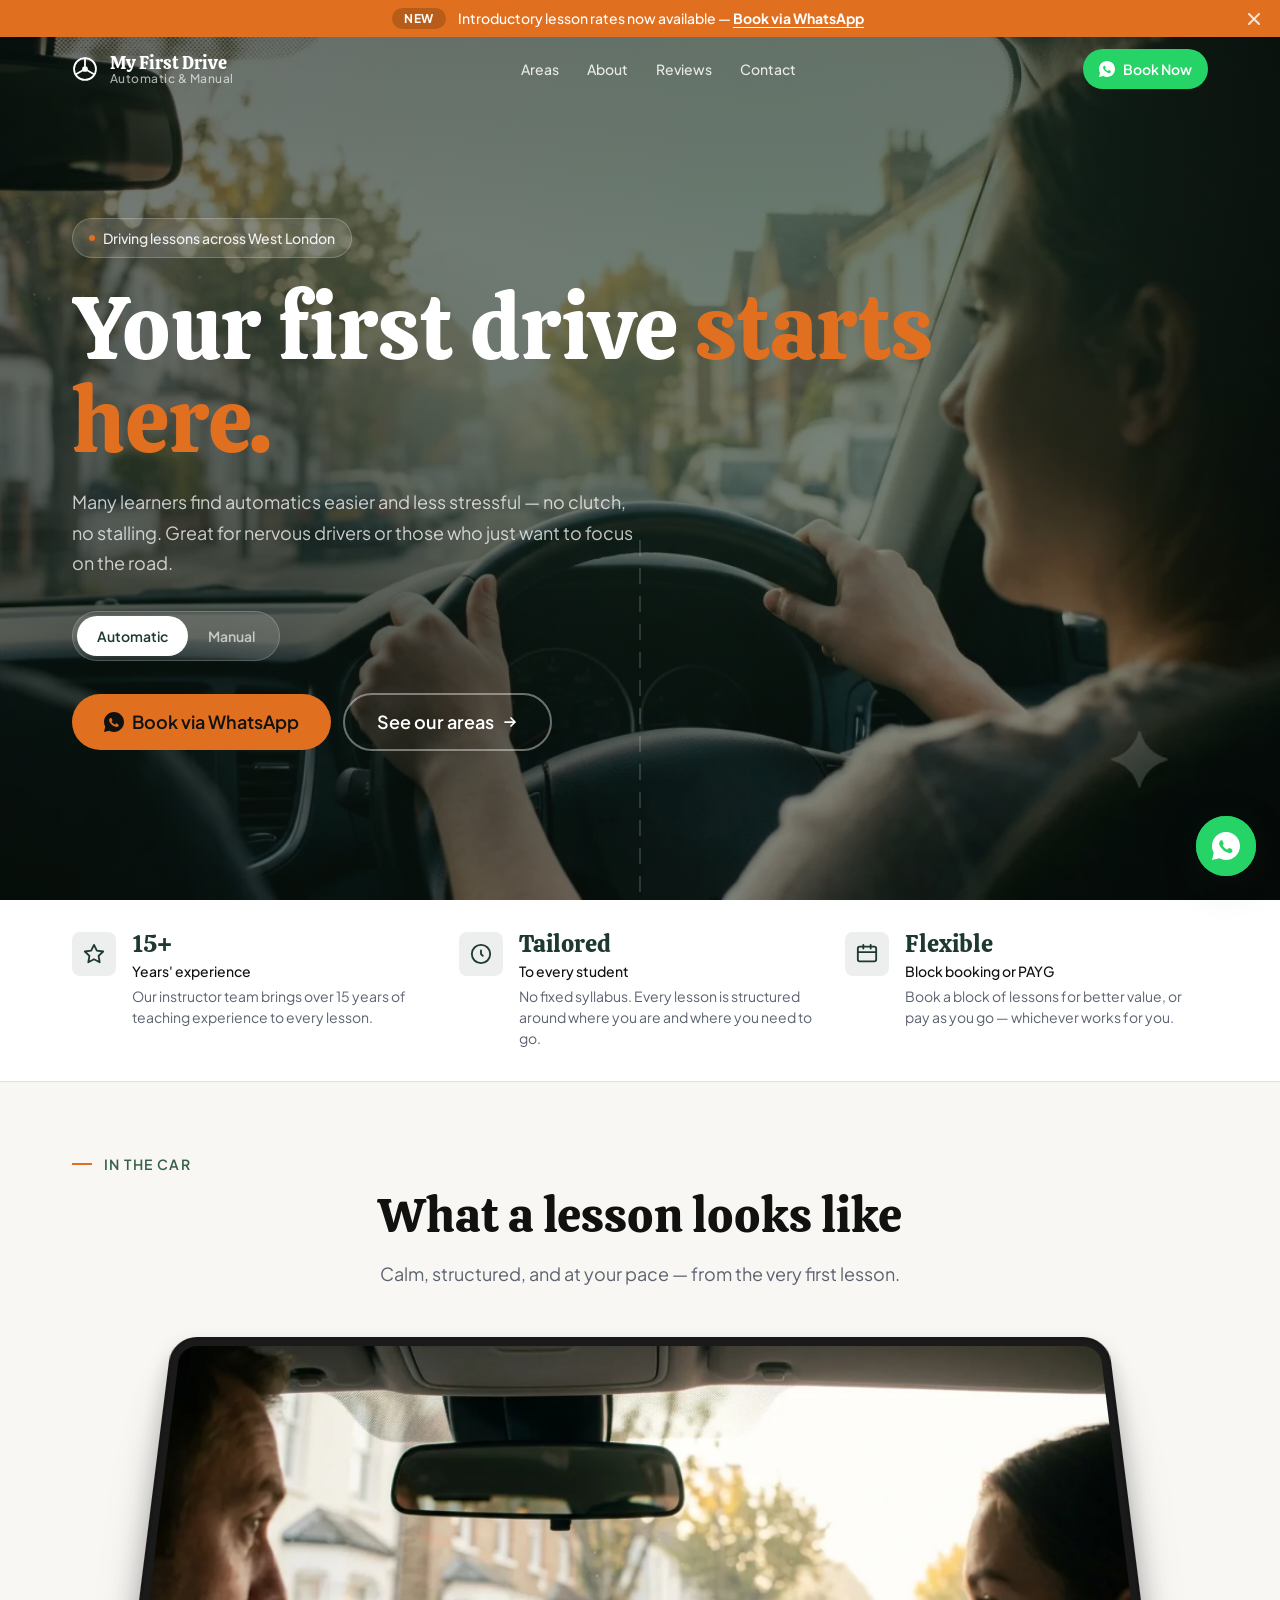
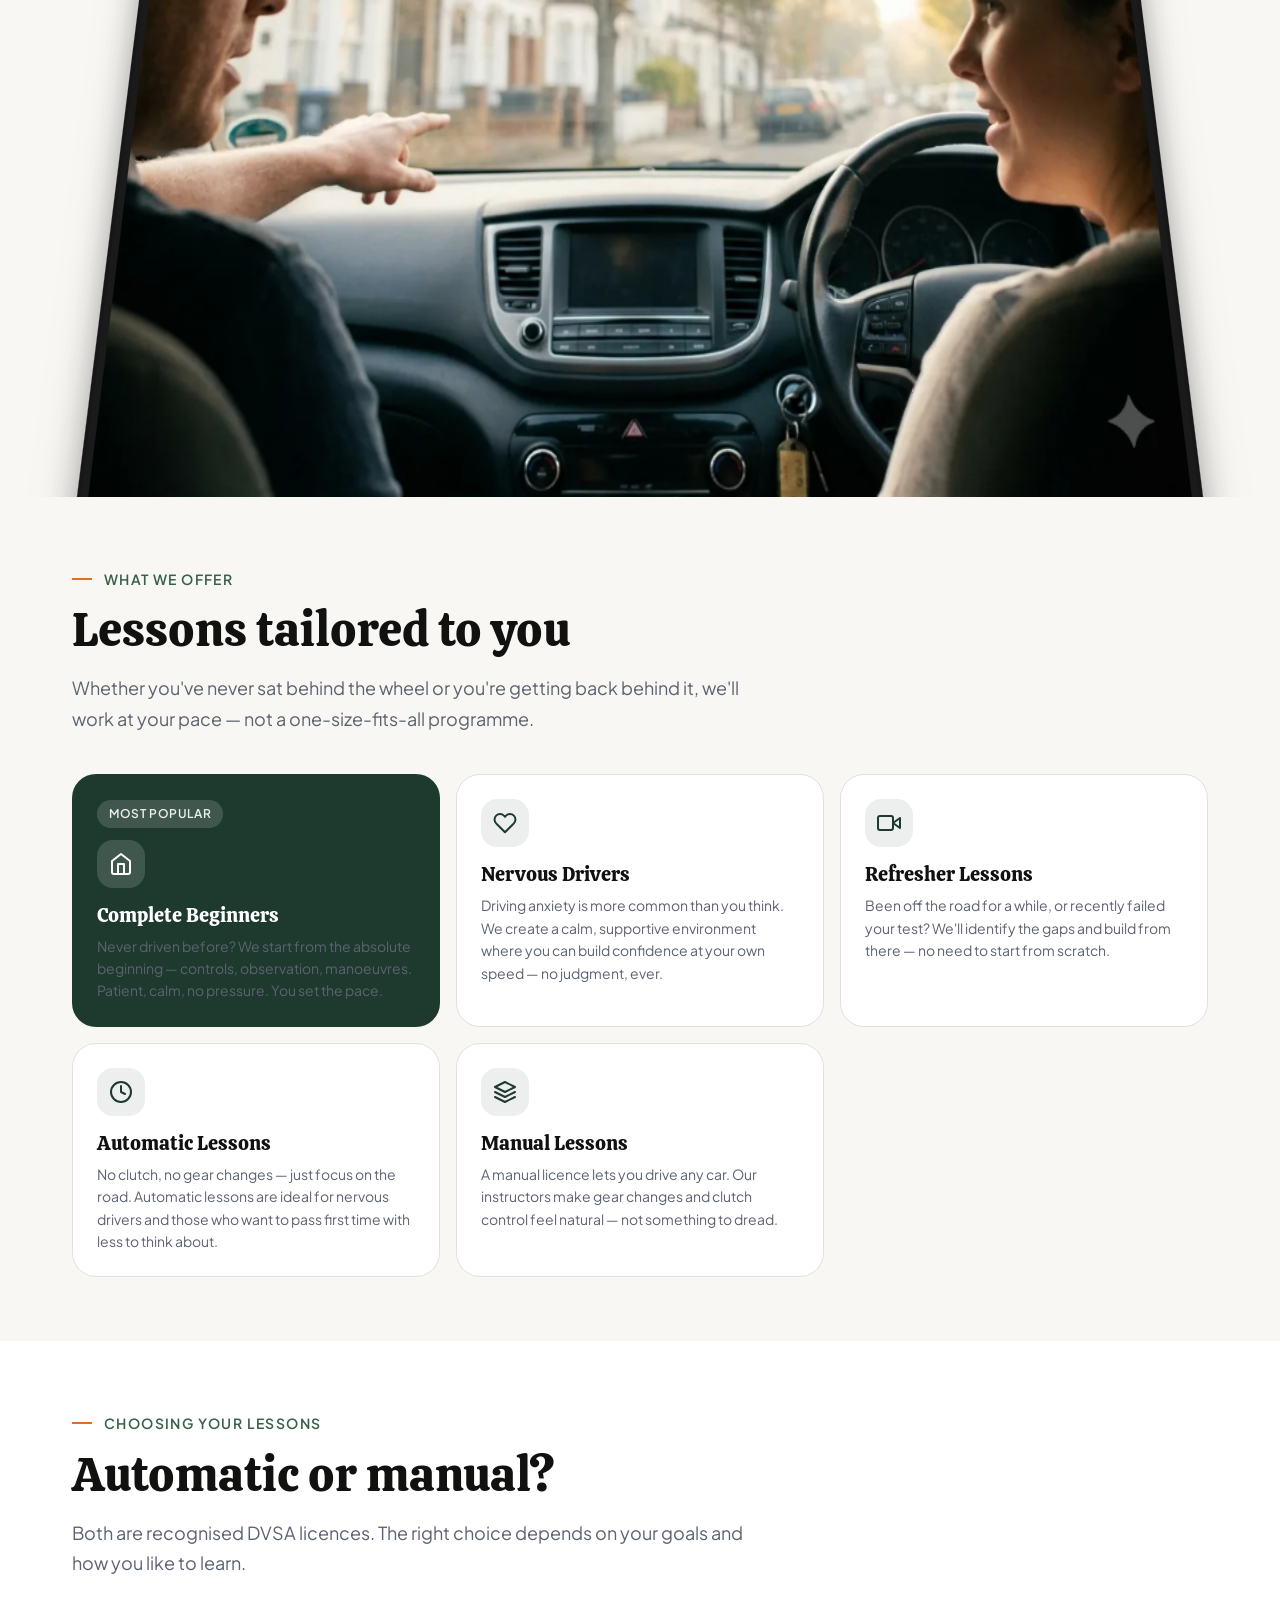
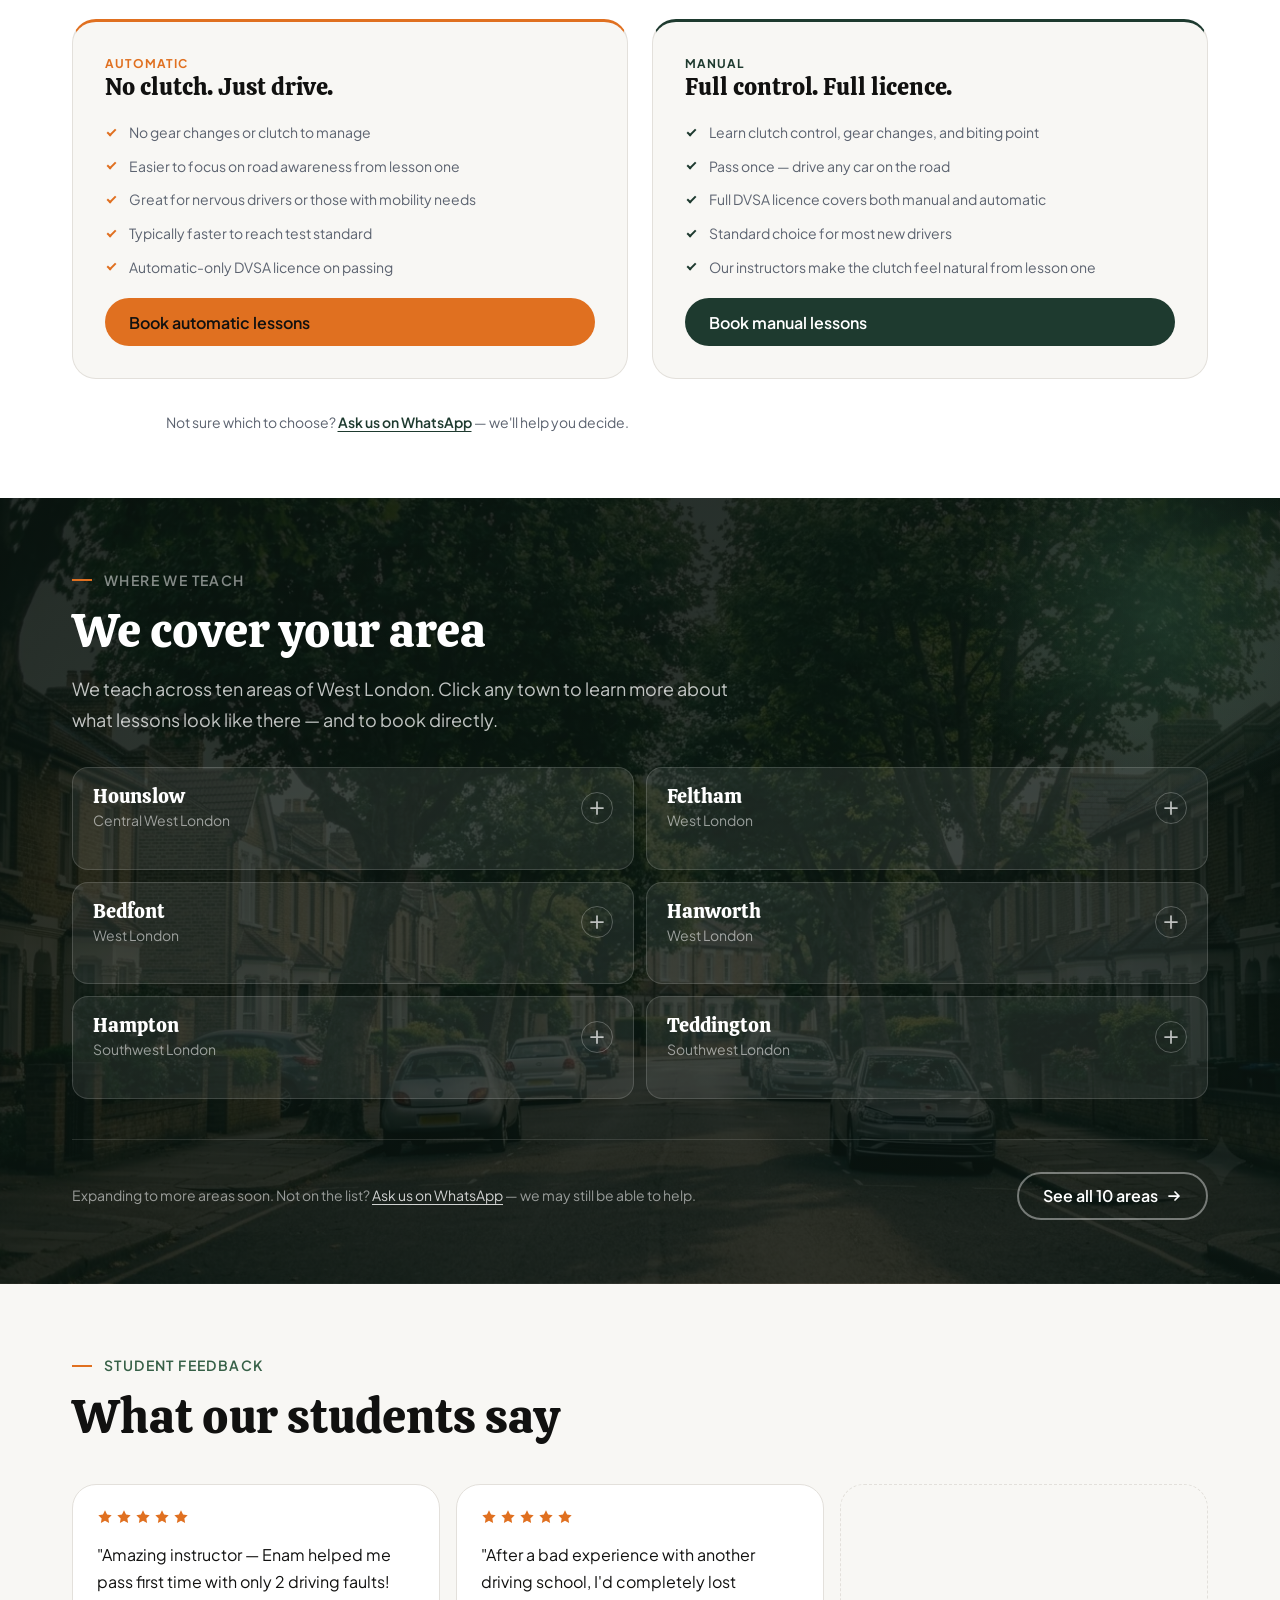
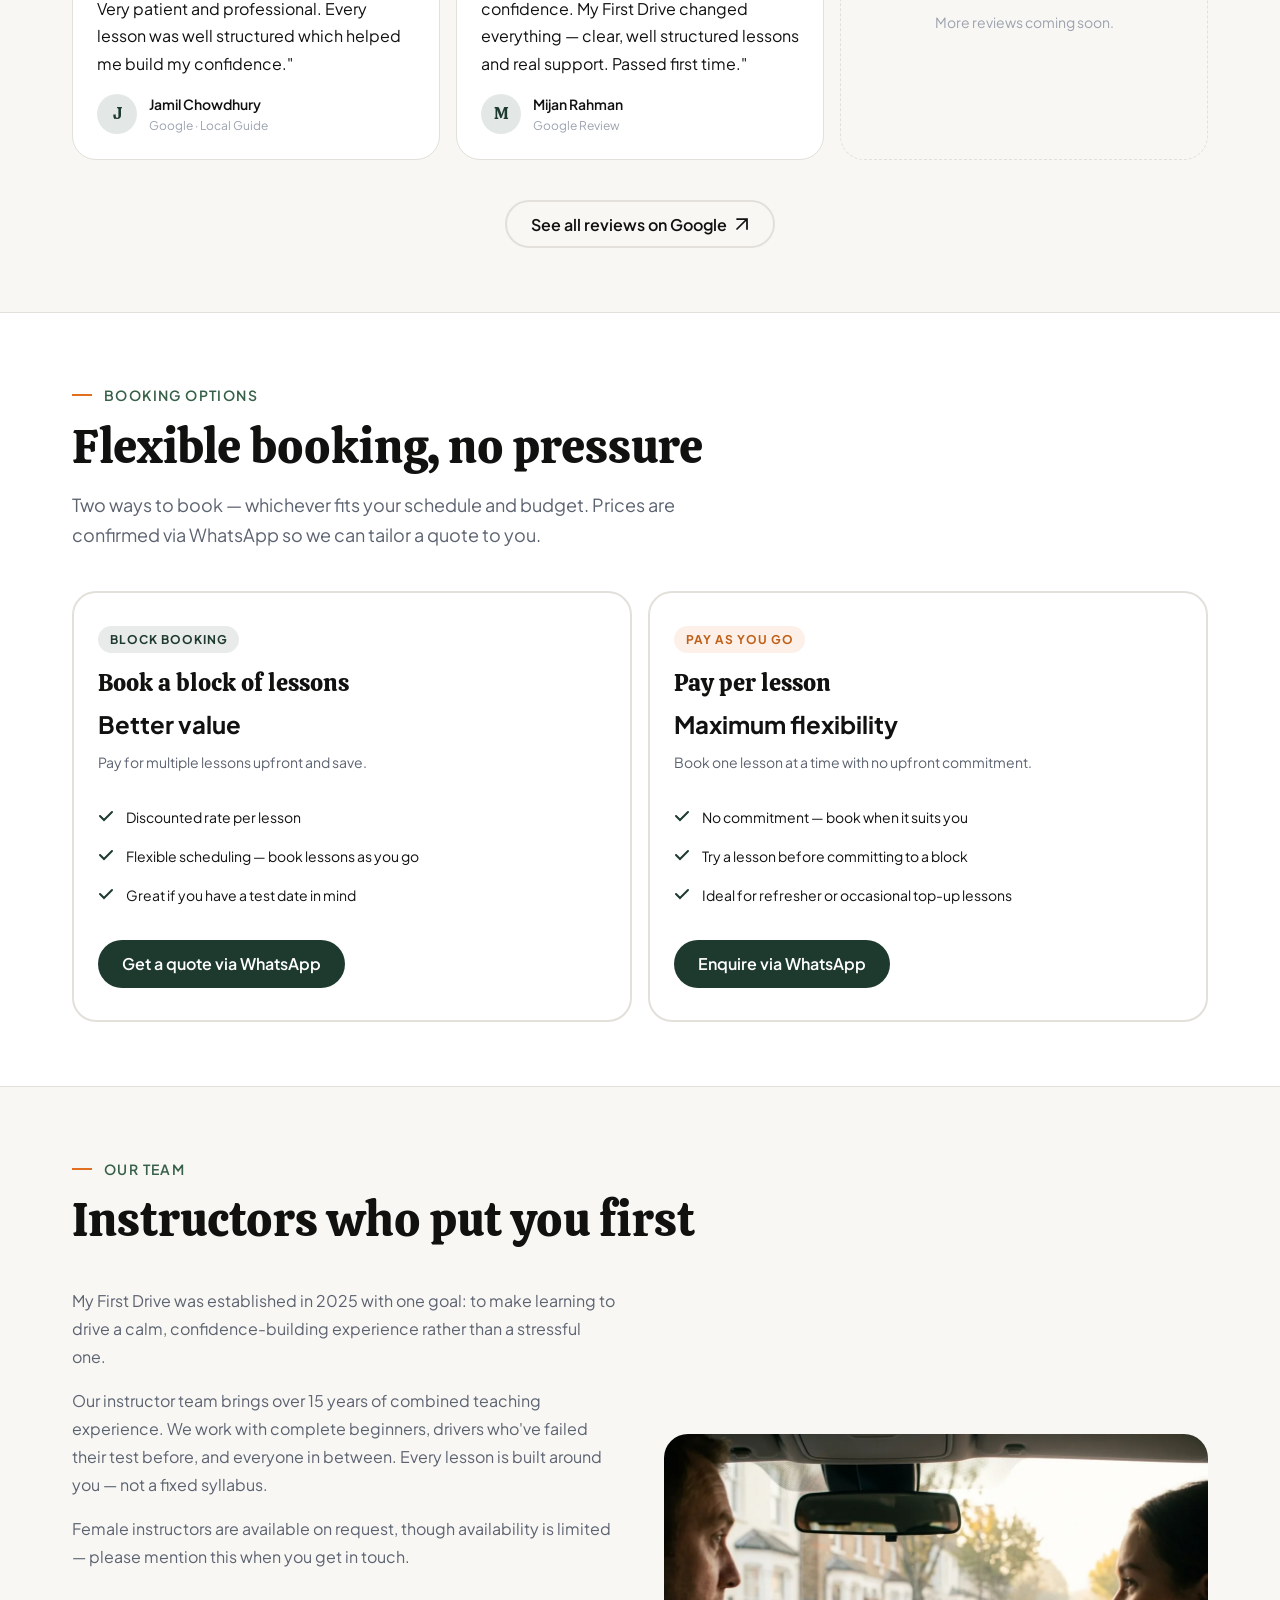
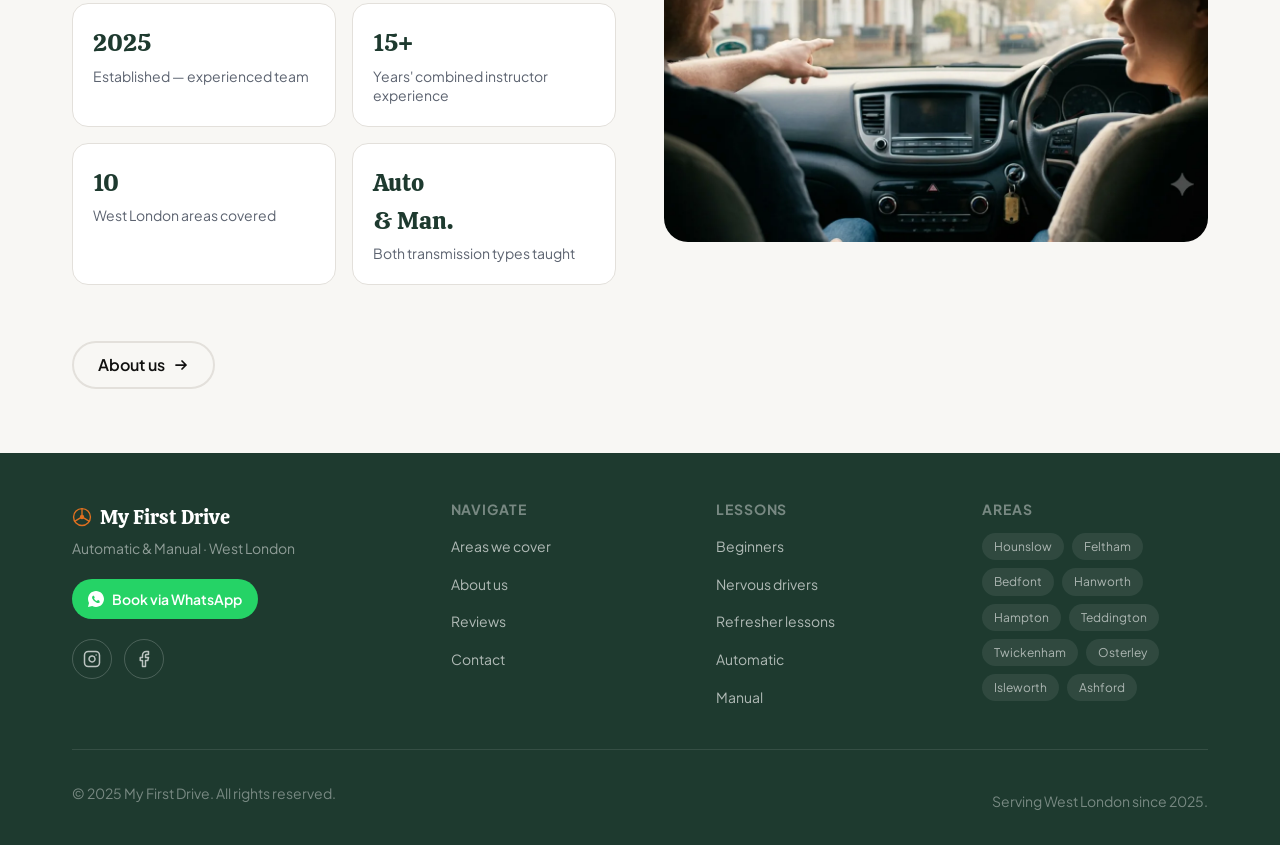
==== commit 7bf701b1: "Add interactive hero: cursor spotlight, parallax, 3D tilt Three cursor-driven effects on the hero se" ====
--- a/index.html
+++ b/index.html
@@ -127,6 +127,7 @@
          HERO
     ============================================================= -->
     <section class="hero" aria-label="Welcome to My First Drive">
+      <div class="hero__spotlight" aria-hidden="true"></div>
       <div class="container hero__inner">
 
         <div class="hero__tag" aria-hidden="true">
--- a/css/style.css
+++ b/css/style.css
@@ -603,7 +603,7 @@
     linear-gradient(to bottom, rgba(10, 20, 15, 0.62) 0%, rgba(10, 20, 15, 0.42) 100%),
     url('../images/hero-bg.webp');
   background-size: auto, auto, auto, cover;
-  background-position: center, center, center, center right;
+  background-position: center, center, center, calc(100% + var(--bg-x, 0px)) calc(50% + var(--bg-y, 0px));
   display: flex;
   flex-direction: column;
   justify-content: center;
@@ -611,6 +611,26 @@
   padding-bottom: var(--sp-16);
   position: relative;
   overflow: hidden;
+}
+
+/* Cursor spotlight — follows mouse, fades in on enter */
+.hero__spotlight {
+  position: absolute;
+  inset: 0;
+  background: radial-gradient(
+    circle 420px at var(--mx, 50%) var(--my, 50%),
+    rgba(224, 112, 32, 0.13) 0%,
+    rgba(74, 123, 94, 0.07) 45%,
+    transparent 70%
+  );
+  pointer-events: none;
+  opacity: 0;
+  z-index: 1;
+  transition: opacity 0.5s ease;
+}
+
+.hero--lit .hero__spotlight {
+  opacity: 1;
 }
 
 /* Subtle road-line texture via CSS */
@@ -635,6 +655,9 @@
 .hero__inner {
   padding-top: var(--sp-16);
   padding-bottom: var(--sp-8);
+  position: relative;
+  z-index: 2;
+  will-change: transform;
 }
 
 .hero__tag {
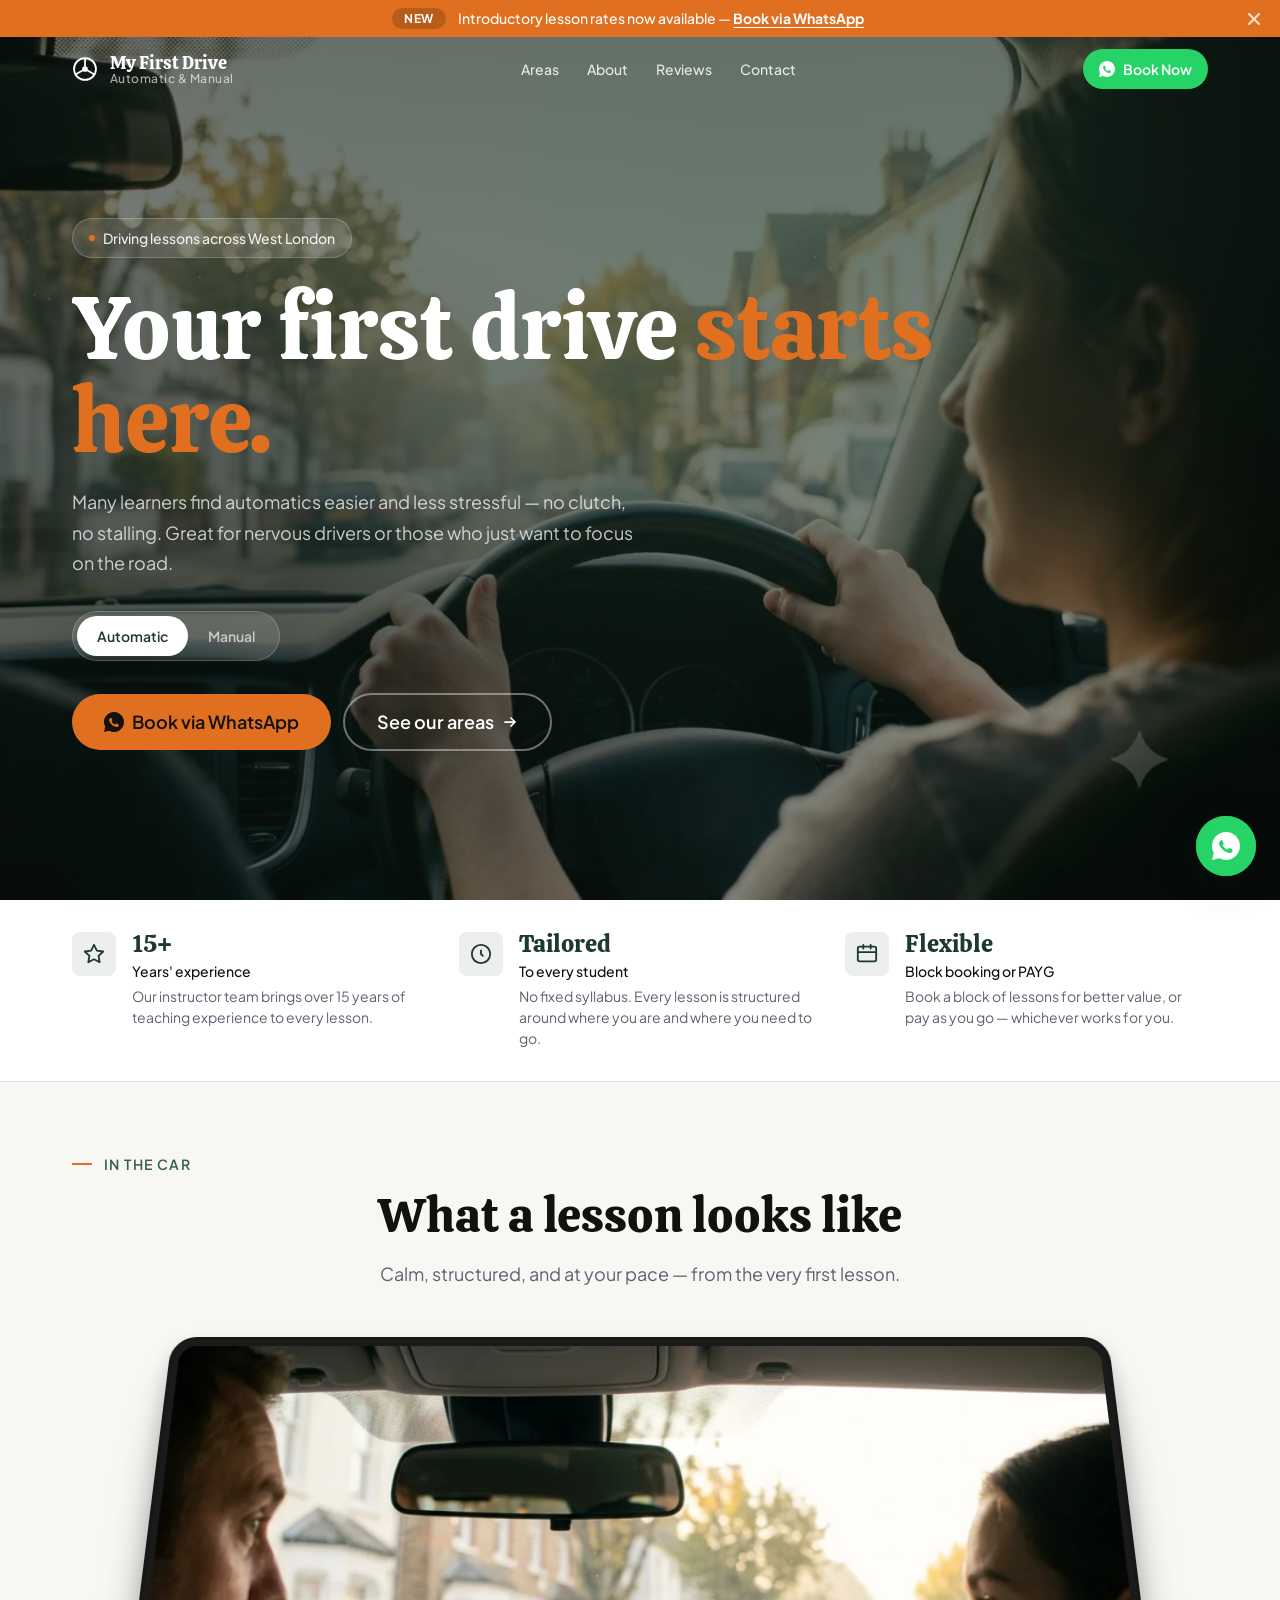
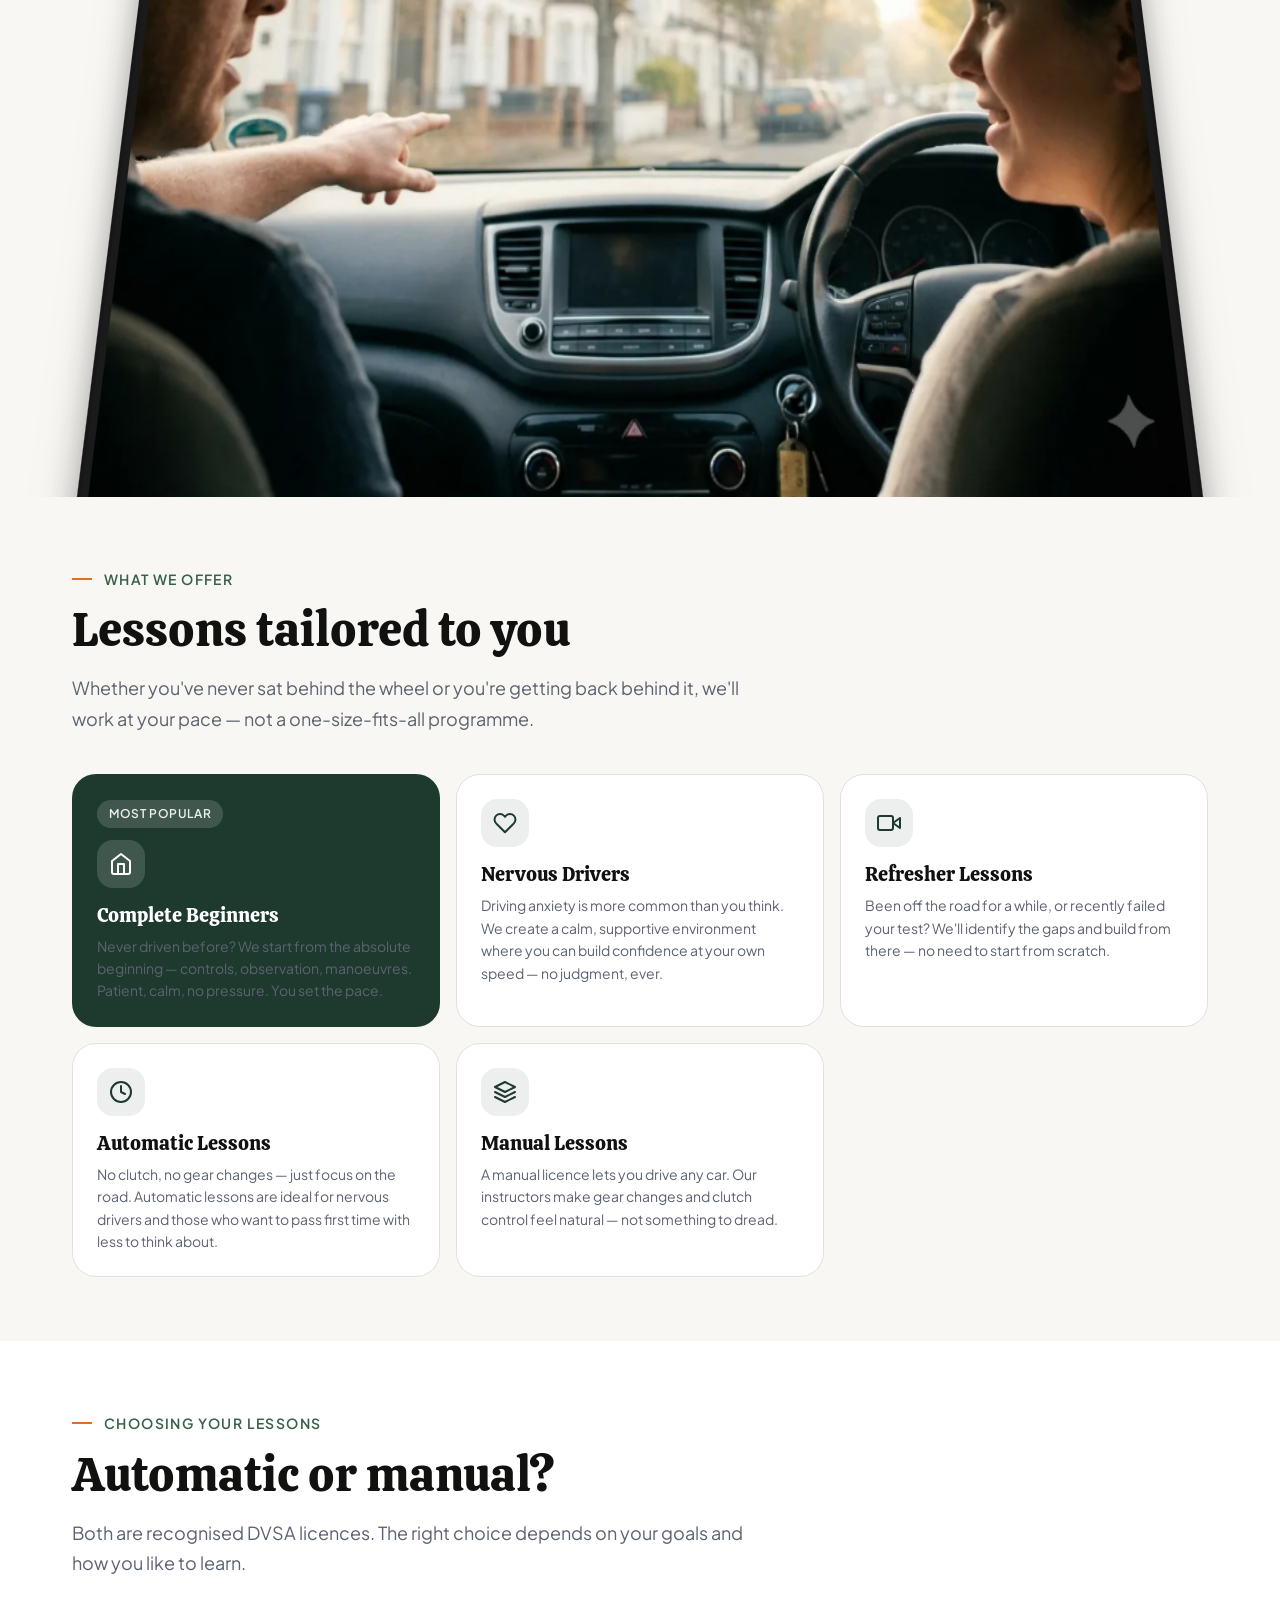
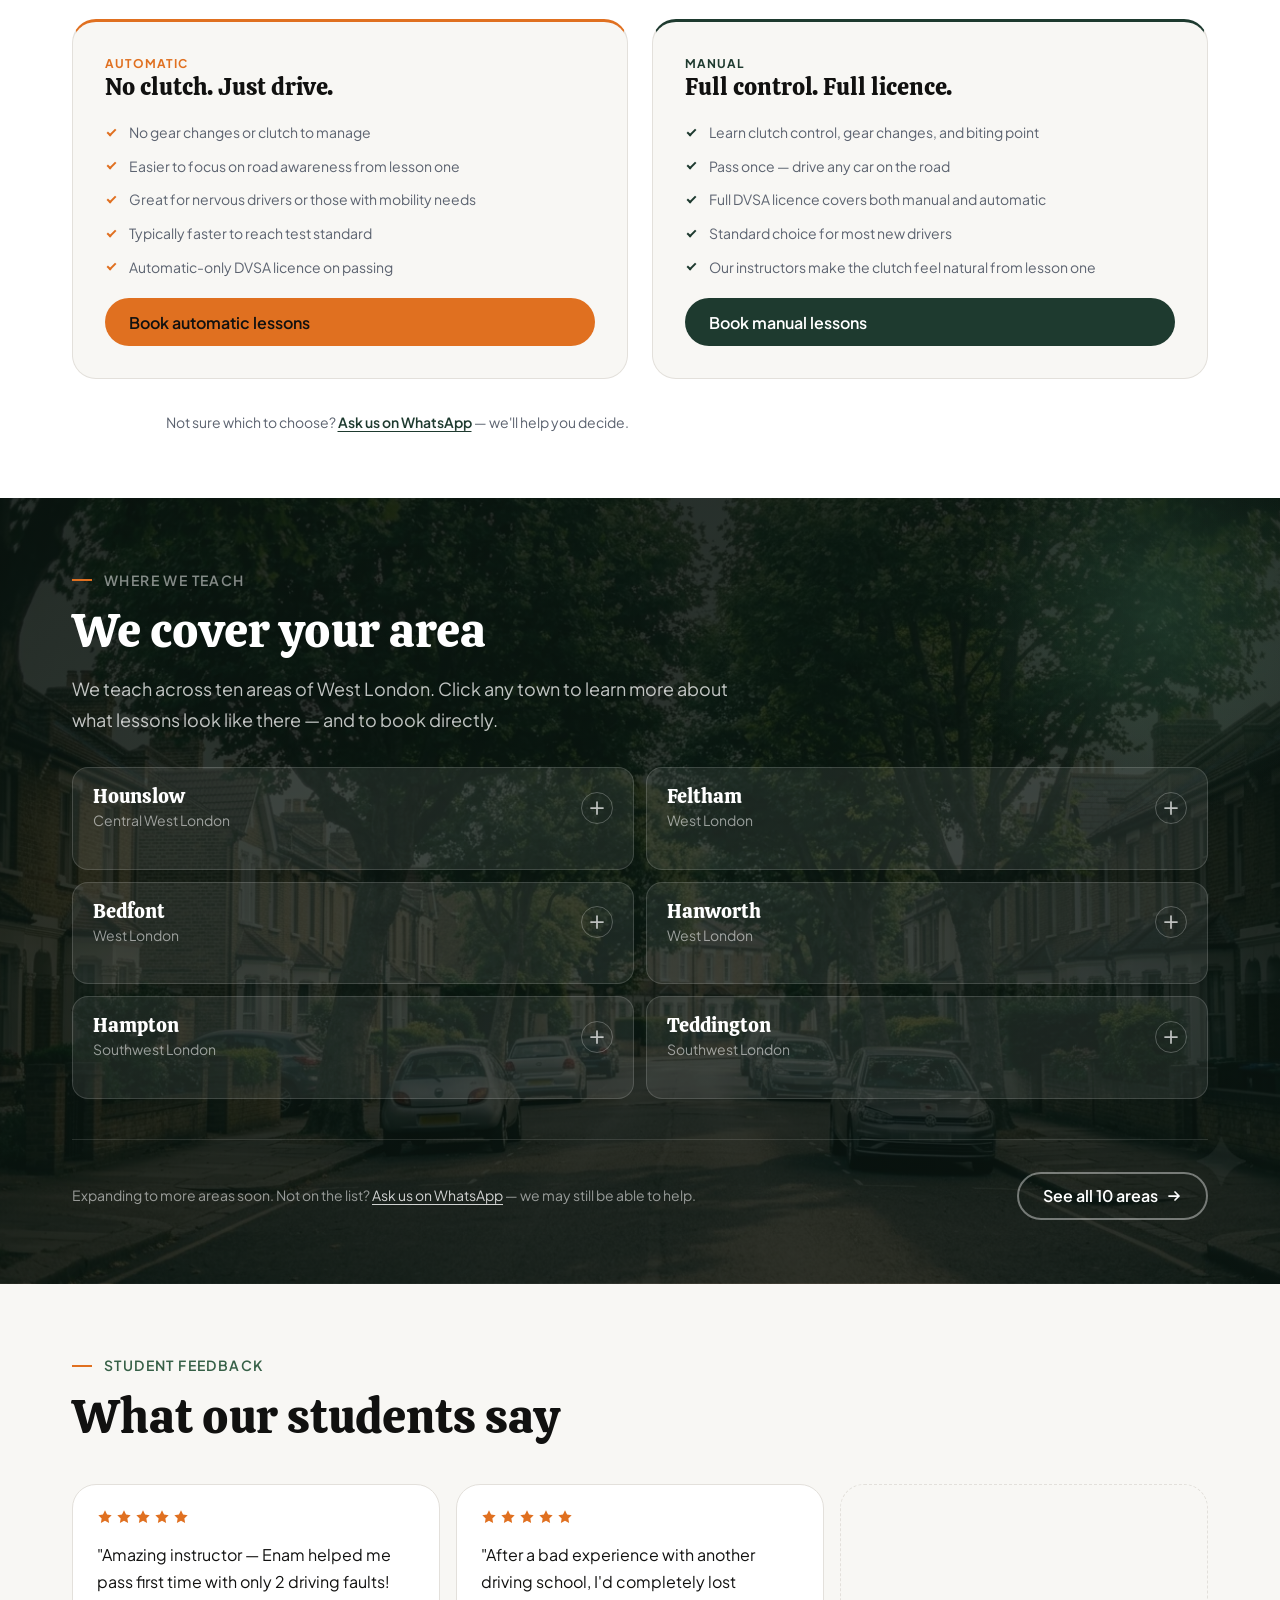
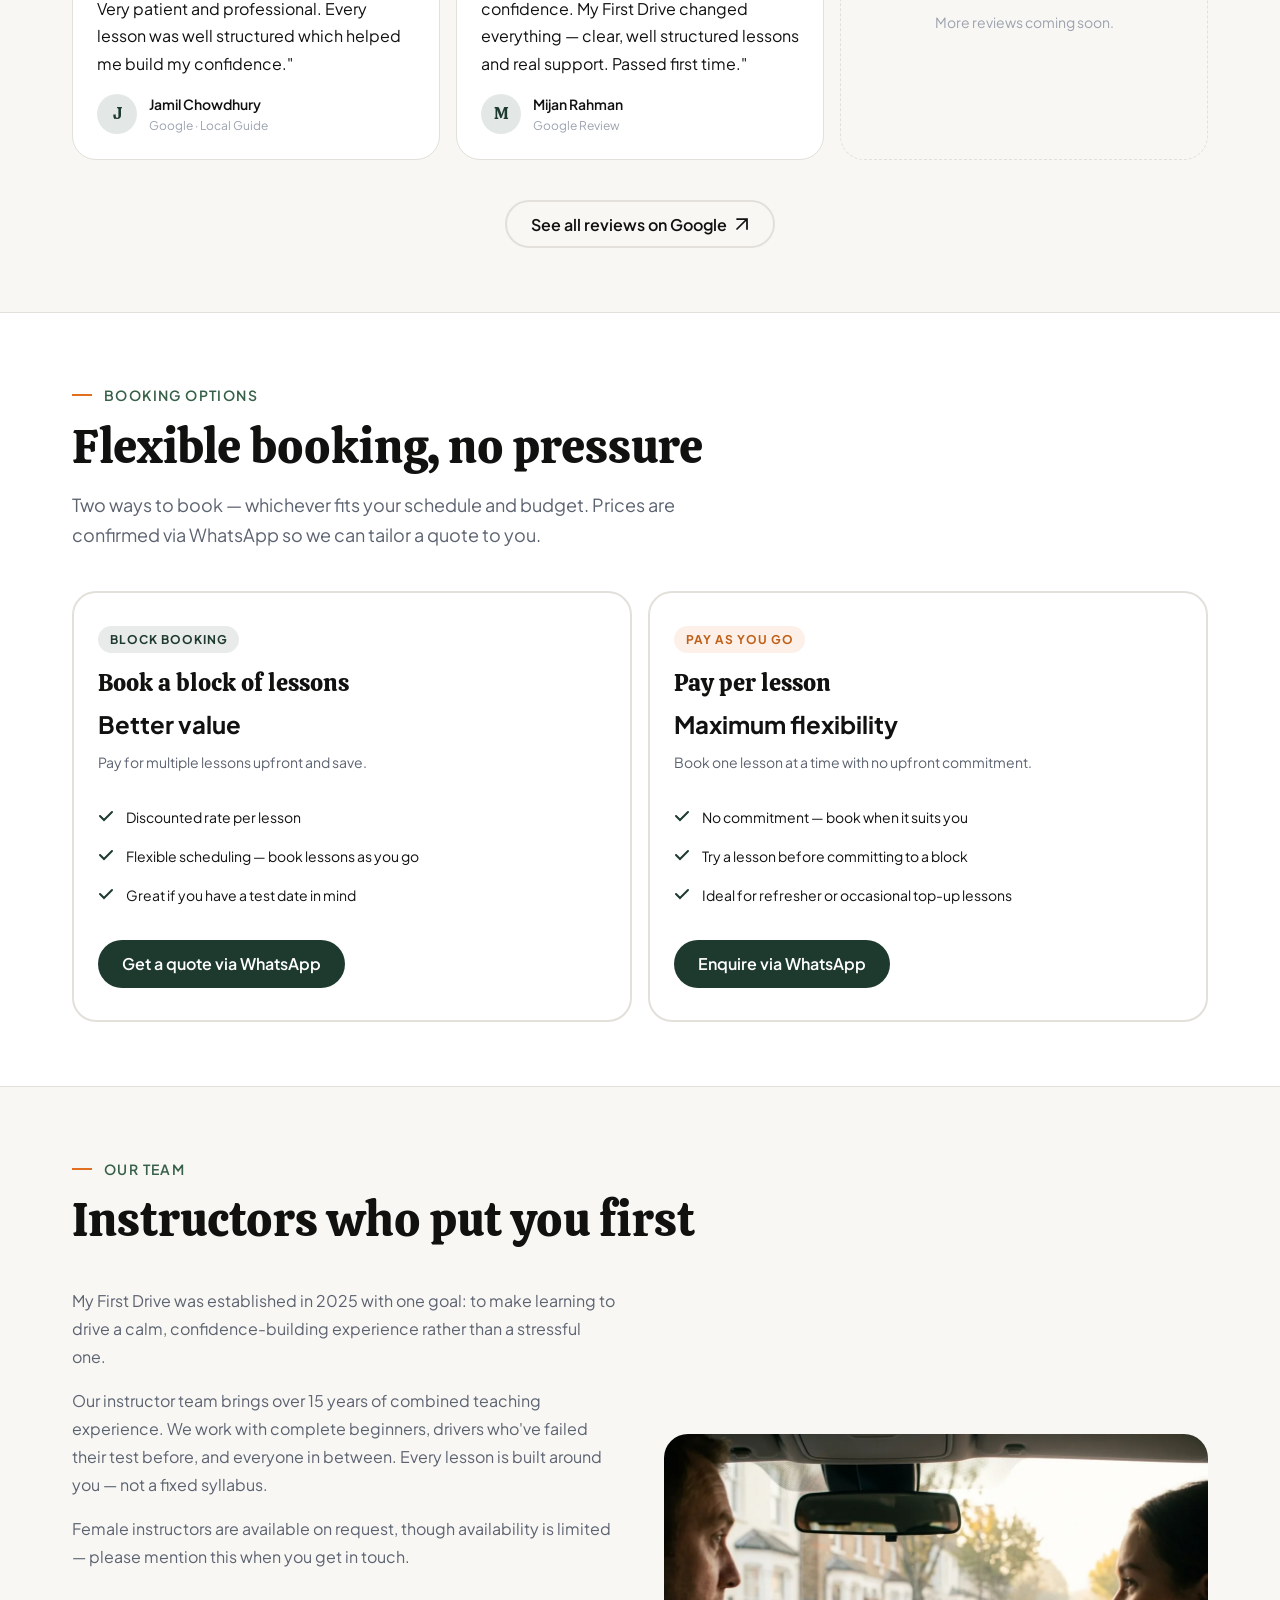
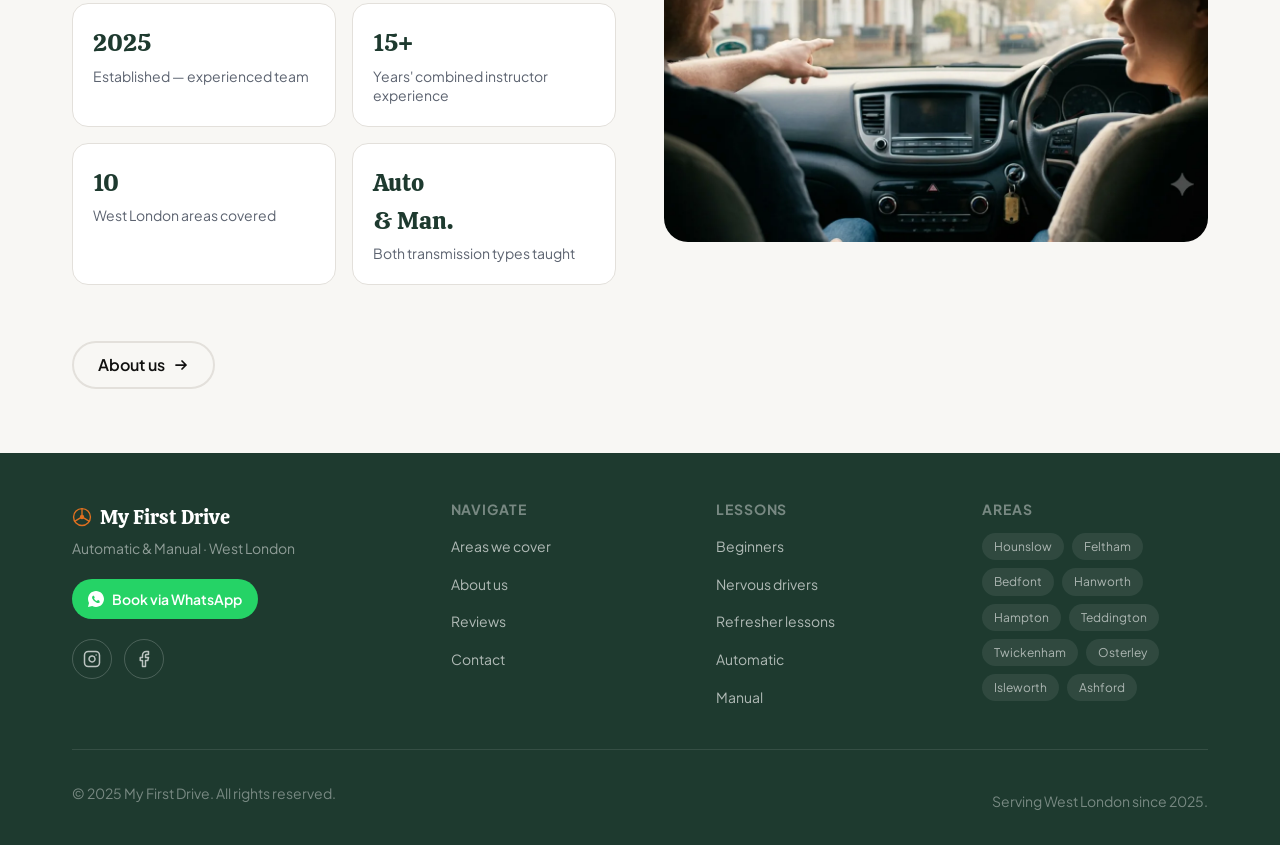
==== commit 2502c963: "Cache-bust CSS to force fresh stylesheet on CDN" ====
--- a/index.html
+++ b/index.html
@@ -21,7 +21,7 @@
   <link rel="preconnect" href="https://fonts.gstatic.com" crossorigin>
   <link href="https://fonts.googleapis.com/css2?family=Calistoga&family=Plus+Jakarta+Sans:wght@400;500;600;700&display=swap" rel="stylesheet">
 
-  <link rel="stylesheet" href="css/style.css">
+  <link rel="stylesheet" href="css/style.css?v=2">
 
   <!-- Local Business structured data — TODO: fill in address/phone/URL once confirmed -->
   <script type="application/ld+json">
--- a/css/style.css
+++ b/css/style.css
@@ -633,24 +633,6 @@
   opacity: 1;
 }
 
-/* Subtle road-line texture via CSS */
-.hero::before {
-  content: '';
-  position: absolute;
-  bottom: 0;
-  left: 50%;
-  transform: translateX(-50%);
-  width: 2px;
-  height: 40%;
-  background: repeating-linear-gradient(
-    to bottom,
-    rgba(255,255,255,0.15) 0px,
-    rgba(255,255,255,0.15) 16px,
-    transparent 16px,
-    transparent 28px
-  );
-  pointer-events: none;
-}
 
 .hero__inner {
   padding-top: var(--sp-16);
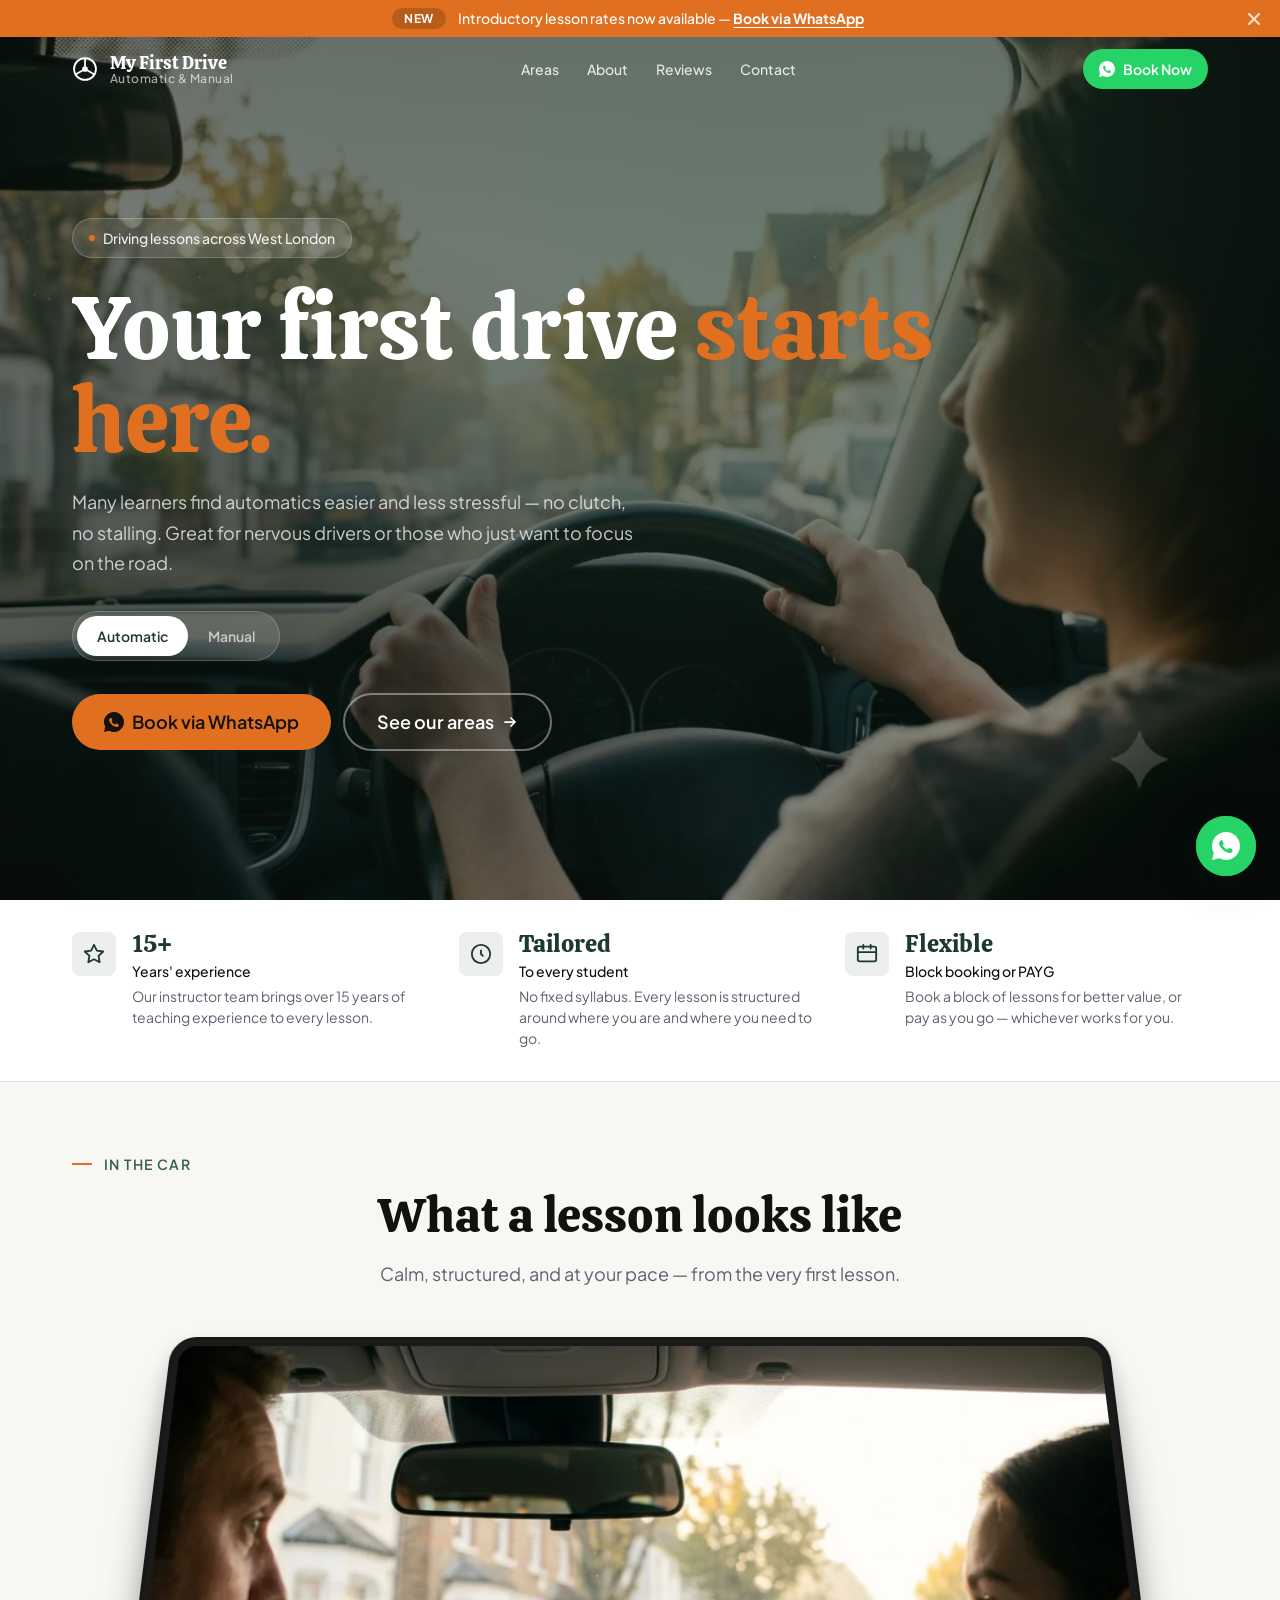
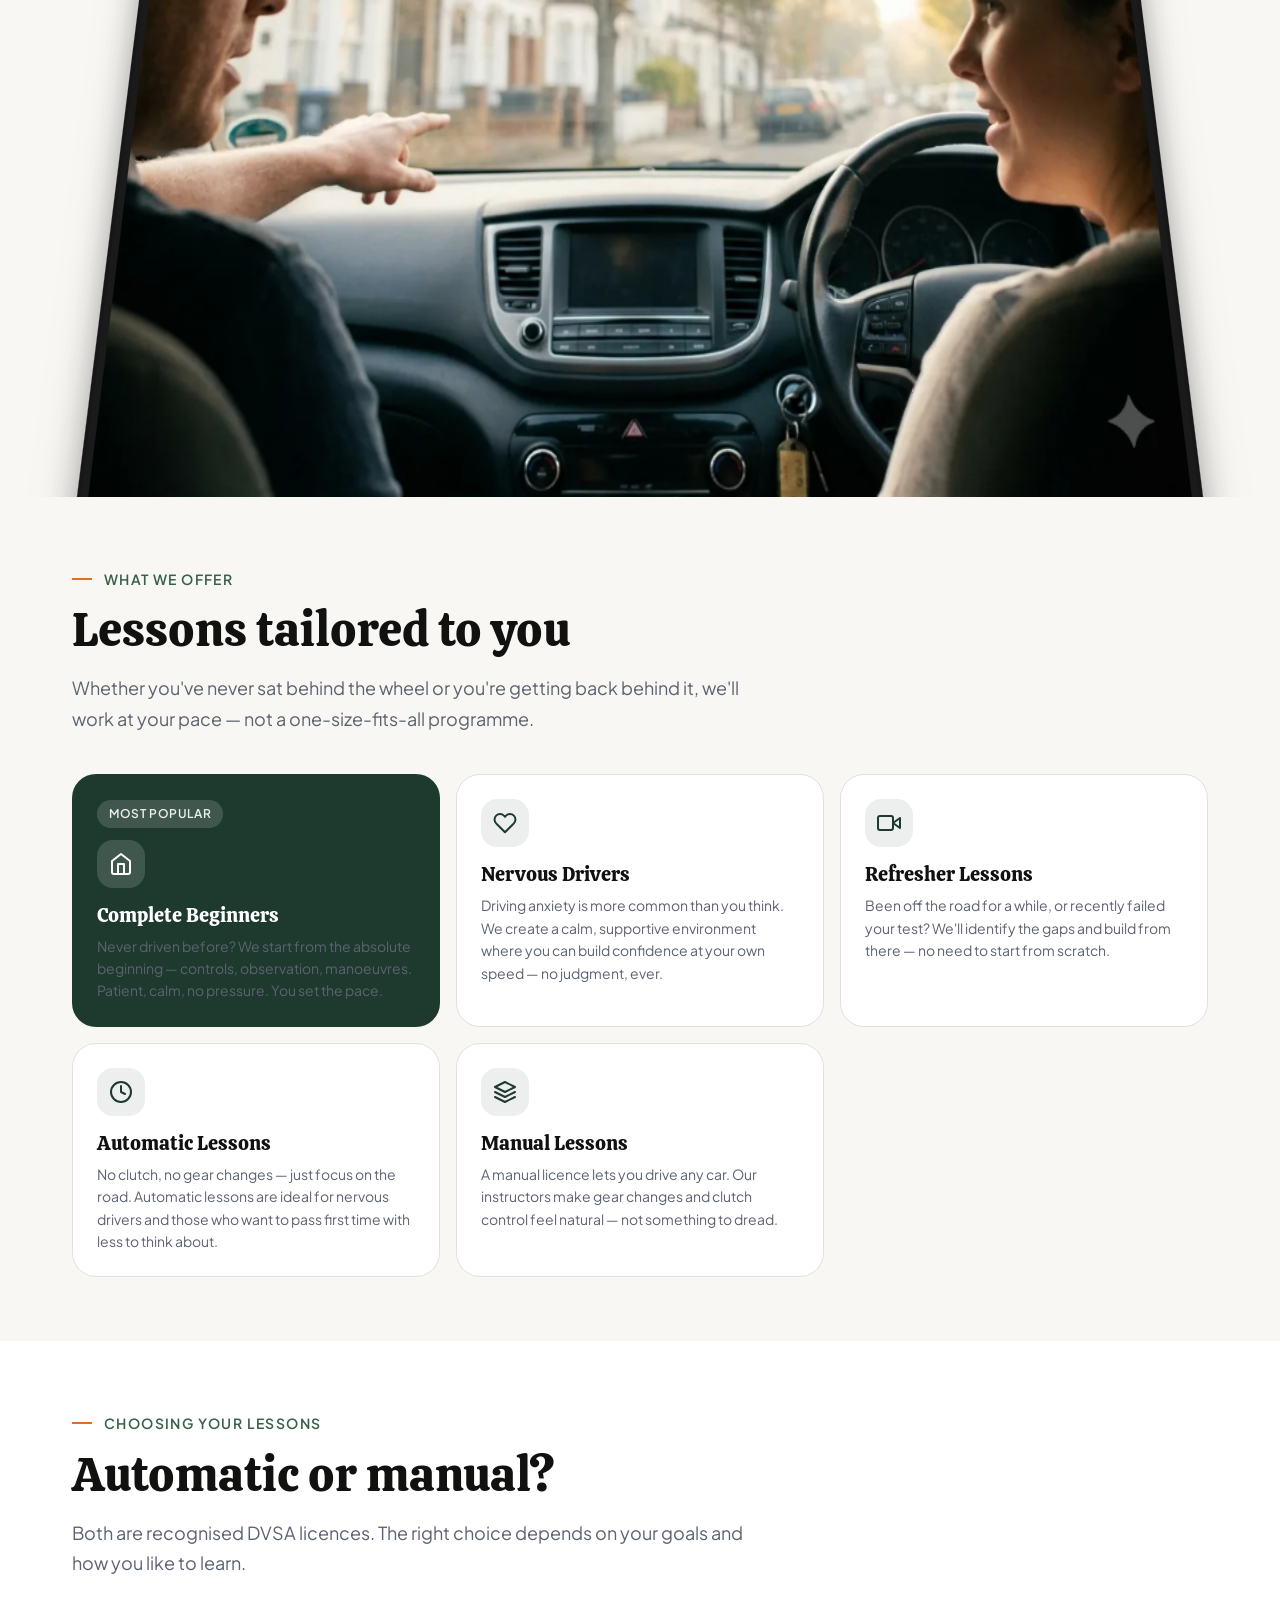
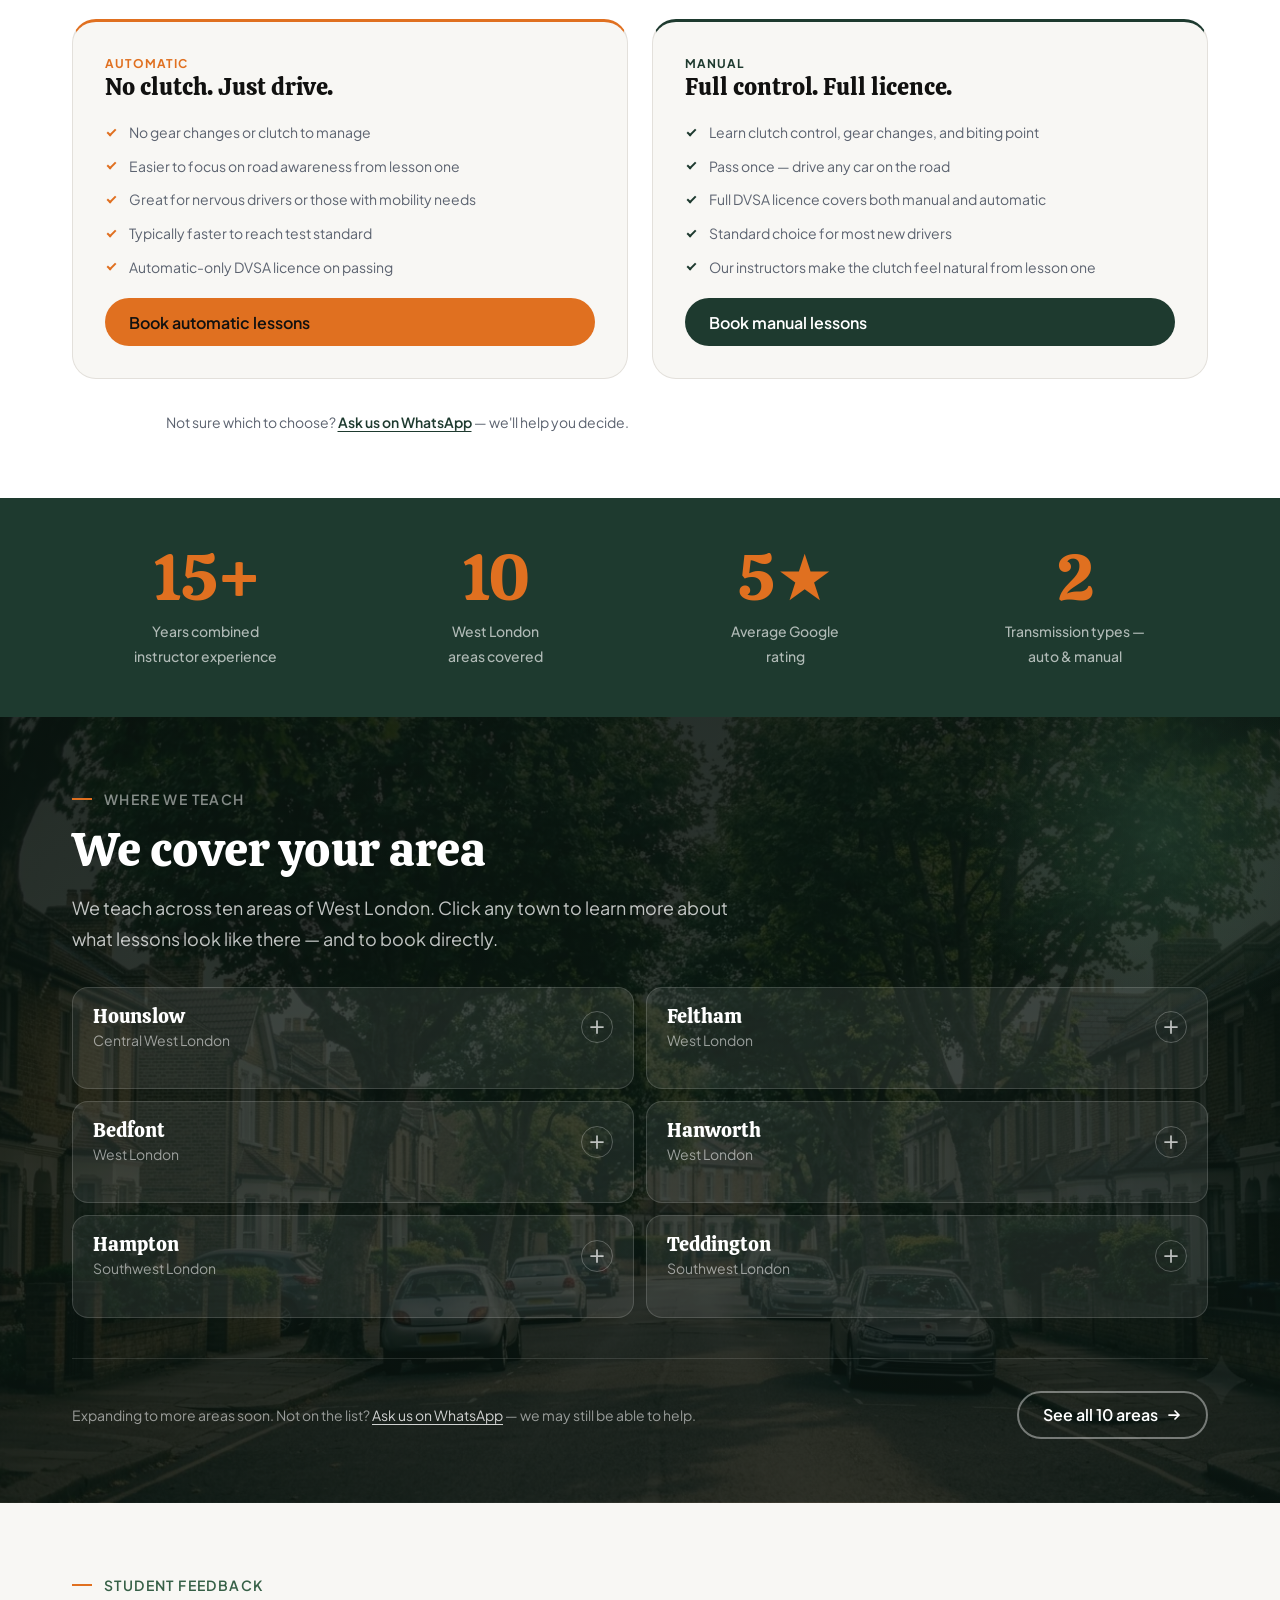
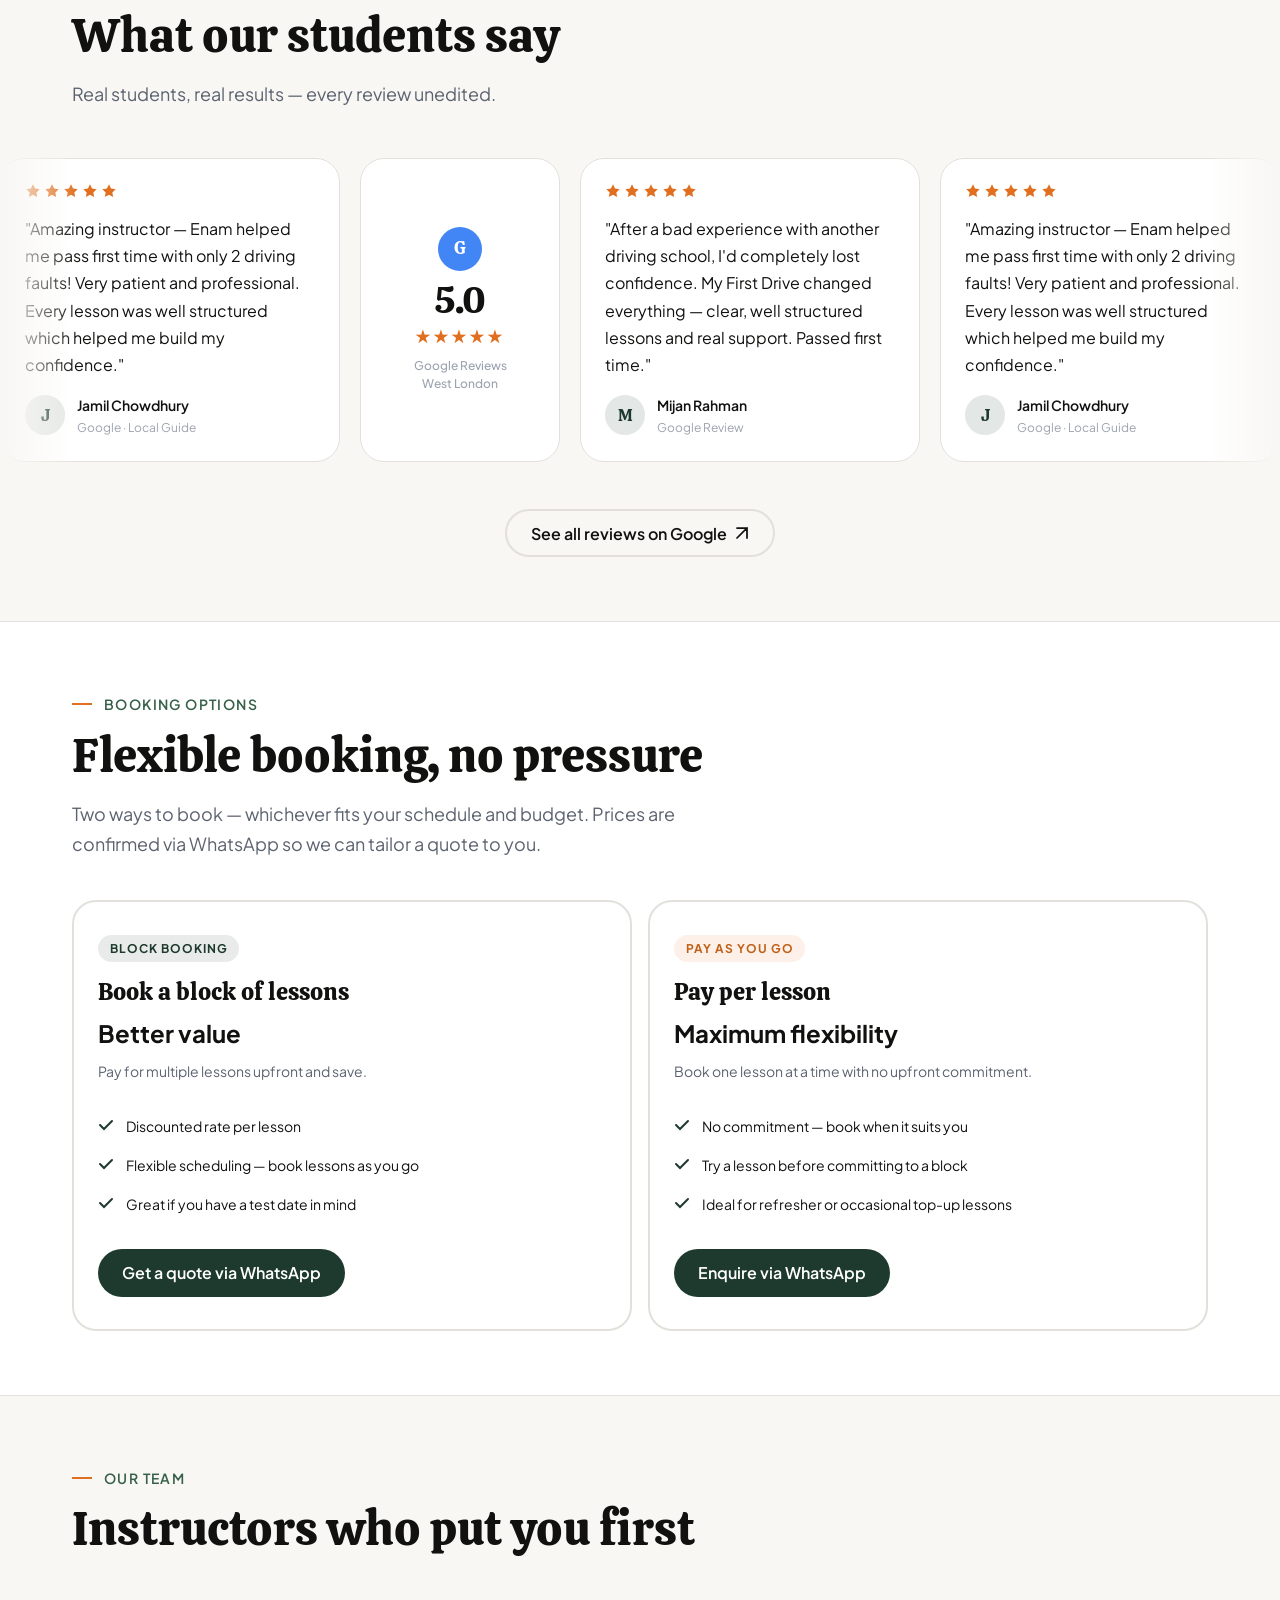
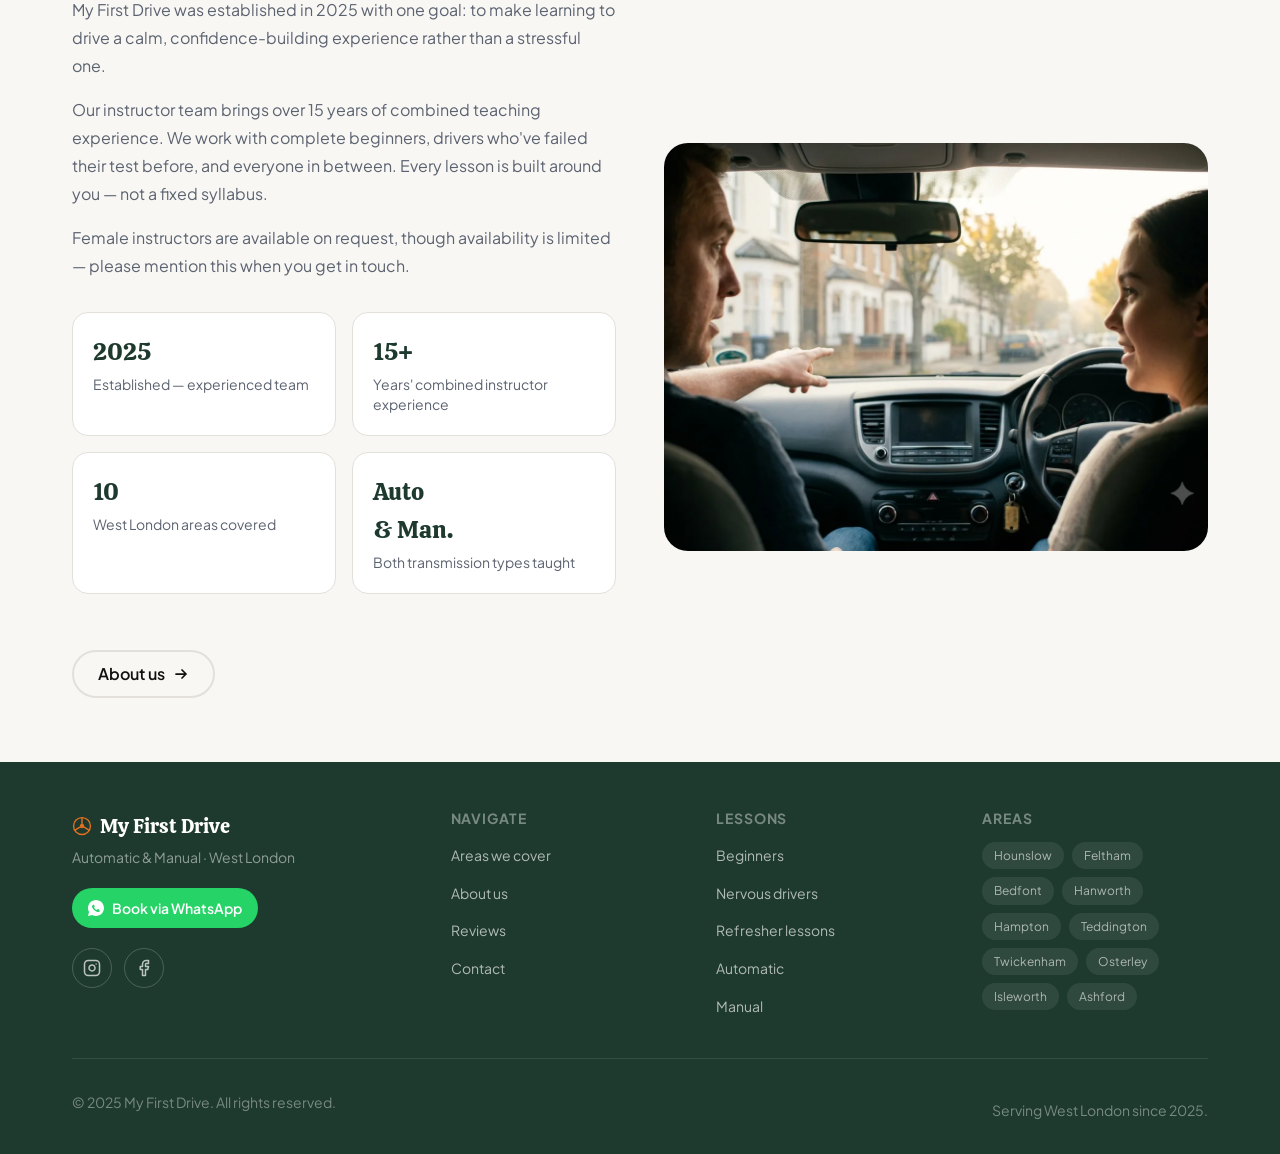
==== commit 65e63051: "Add animated stats counter strip and infinite reviews marquee - Stats strip: 4-number grid (15+ yrs," ====
--- a/index.html
+++ b/index.html
@@ -21,7 +21,7 @@
   <link rel="preconnect" href="https://fonts.gstatic.com" crossorigin>
   <link href="https://fonts.googleapis.com/css2?family=Calistoga&family=Plus+Jakarta+Sans:wght@400;500;600;700&display=swap" rel="stylesheet">
 
-  <link rel="stylesheet" href="css/style.css?v=2">
+  <link rel="stylesheet" href="css/style.css?v=3">
 
   <!-- Local Business structured data — TODO: fill in address/phone/URL once confirmed -->
   <script type="application/ld+json">
@@ -368,6 +368,37 @@
     </section>
 
     <!-- ============================================================
+         STATS STRIP
+    ============================================================= -->
+    <section class="stats-strip" aria-label="My First Drive by the numbers">
+      <div class="container">
+        <ul class="stats-strip__list" role="list">
+
+          <li class="stat-item" data-count="15" data-suffix="+" role="listitem">
+            <span class="stat-item__number">15+</span>
+            <span class="stat-item__label">Years combined<br>instructor experience</span>
+          </li>
+
+          <li class="stat-item" data-count="10" role="listitem">
+            <span class="stat-item__number">10</span>
+            <span class="stat-item__label">West London<br>areas covered</span>
+          </li>
+
+          <li class="stat-item" data-count="5" data-suffix="★" role="listitem">
+            <span class="stat-item__number">5★</span>
+            <span class="stat-item__label">Average Google<br>rating</span>
+          </li>
+
+          <li class="stat-item" data-count="2" role="listitem">
+            <span class="stat-item__number">2</span>
+            <span class="stat-item__label">Transmission types —<br>auto &amp; manual</span>
+          </li>
+
+        </ul>
+      </div>
+    </section>
+
+    <!-- ============================================================
          COVERAGE AREAS (Signature Element)
     ============================================================= -->
     <section class="coverage section" aria-labelledby="coverage-heading">
@@ -402,58 +433,123 @@
     ============================================================= -->
     <section class="reviews section" aria-labelledby="reviews-heading">
       <div class="container">
-
         <p class="section-label" aria-hidden="true">Student feedback</p>
         <h2 class="section-heading reveal" id="reviews-heading">What our students say</h2>
-
-        <div class="reviews__grid reveal-group">
-
-          <article class="review-card">
-            <div class="review-card__stars" aria-label="5 out of 5 stars">
-              <svg viewBox="0 0 24 24" aria-hidden="true"><path d="M12 2l3.09 6.26L22 9.27l-5 4.87 1.18 6.88L12 17.77l-6.18 3.25L7 14.14 2 9.27l6.91-1.01L12 2z"/></svg>
-              <svg viewBox="0 0 24 24" aria-hidden="true"><path d="M12 2l3.09 6.26L22 9.27l-5 4.87 1.18 6.88L12 17.77l-6.18 3.25L7 14.14 2 9.27l6.91-1.01L12 2z"/></svg>
-              <svg viewBox="0 0 24 24" aria-hidden="true"><path d="M12 2l3.09 6.26L22 9.27l-5 4.87 1.18 6.88L12 17.77l-6.18 3.25L7 14.14 2 9.27l6.91-1.01L12 2z"/></svg>
-              <svg viewBox="0 0 24 24" aria-hidden="true"><path d="M12 2l3.09 6.26L22 9.27l-5 4.87 1.18 6.88L12 17.77l-6.18 3.25L7 14.14 2 9.27l6.91-1.01L12 2z"/></svg>
-              <svg viewBox="0 0 24 24" aria-hidden="true"><path d="M12 2l3.09 6.26L22 9.27l-5 4.87 1.18 6.88L12 17.77l-6.18 3.25L7 14.14 2 9.27l6.91-1.01L12 2z"/></svg>
-            </div>
-            <blockquote class="review-card__quote">
-              "Amazing instructor — Enam helped me pass first time with only 2 driving faults! Very patient and professional. Every lesson was well structured which helped me build my confidence."
-            </blockquote>
-            <div class="review-card__author">
-              <div class="review-card__avatar" aria-hidden="true">J</div>
-              <div>
-                <div class="review-card__name">Jamil Chowdhury</div>
-                <div class="review-card__date">Google · Local Guide</div>
-              </div>
-            </div>
-          </article>
-
-          <article class="review-card">
-            <div class="review-card__stars" aria-label="5 out of 5 stars">
-              <svg viewBox="0 0 24 24" aria-hidden="true"><path d="M12 2l3.09 6.26L22 9.27l-5 4.87 1.18 6.88L12 17.77l-6.18 3.25L7 14.14 2 9.27l6.91-1.01L12 2z"/></svg>
-              <svg viewBox="0 0 24 24" aria-hidden="true"><path d="M12 2l3.09 6.26L22 9.27l-5 4.87 1.18 6.88L12 17.77l-6.18 3.25L7 14.14 2 9.27l6.91-1.01L12 2z"/></svg>
-              <svg viewBox="0 0 24 24" aria-hidden="true"><path d="M12 2l3.09 6.26L22 9.27l-5 4.87 1.18 6.88L12 17.77l-6.18 3.25L7 14.14 2 9.27l6.91-1.01L12 2z"/></svg>
-              <svg viewBox="0 0 24 24" aria-hidden="true"><path d="M12 2l3.09 6.26L22 9.27l-5 4.87 1.18 6.88L12 17.77l-6.18 3.25L7 14.14 2 9.27l6.91-1.01L12 2z"/></svg>
-              <svg viewBox="0 0 24 24" aria-hidden="true"><path d="M12 2l3.09 6.26L22 9.27l-5 4.87 1.18 6.88L12 17.77l-6.18 3.25L7 14.14 2 9.27l6.91-1.01L12 2z"/></svg>
-            </div>
-            <blockquote class="review-card__quote">
-              "After a bad experience with another driving school, I'd completely lost confidence. My First Drive changed everything — clear, well structured lessons and real support. Passed first time."
-            </blockquote>
-            <div class="review-card__author">
-              <div class="review-card__avatar" aria-hidden="true">M</div>
-              <div>
-                <div class="review-card__name">Mijan Rahman</div>
-                <div class="review-card__date">Google Review</div>
-              </div>
-            </div>
-          </article>
-
-          <article class="review-card review-placeholder">
-            <p class="review-placeholder__text">More reviews coming soon.</p>
-          </article>
-
-        </div>
-
+        <p class="section-intro reveal">Real students, real results — every review unedited.</p>
+      </div>
+
+      <!-- Marquee — intentionally outside .container for edge-to-edge -->
+      <div class="reviews-marquee" role="region" aria-label="Scrolling student reviews, pause with mouse hover">
+        <div class="reviews-marquee__track">
+
+          <!-- Set 1 — real content, readable by screen readers -->
+          <div class="reviews-marquee__set">
+
+            <article class="review-card review-card--marquee">
+              <div class="review-card__stars" aria-label="5 out of 5 stars">
+                <svg viewBox="0 0 24 24" aria-hidden="true"><path d="M12 2l3.09 6.26L22 9.27l-5 4.87 1.18 6.88L12 17.77l-6.18 3.25L7 14.14 2 9.27l6.91-1.01L12 2z"/></svg>
+                <svg viewBox="0 0 24 24" aria-hidden="true"><path d="M12 2l3.09 6.26L22 9.27l-5 4.87 1.18 6.88L12 17.77l-6.18 3.25L7 14.14 2 9.27l6.91-1.01L12 2z"/></svg>
+                <svg viewBox="0 0 24 24" aria-hidden="true"><path d="M12 2l3.09 6.26L22 9.27l-5 4.87 1.18 6.88L12 17.77l-6.18 3.25L7 14.14 2 9.27l6.91-1.01L12 2z"/></svg>
+                <svg viewBox="0 0 24 24" aria-hidden="true"><path d="M12 2l3.09 6.26L22 9.27l-5 4.87 1.18 6.88L12 17.77l-6.18 3.25L7 14.14 2 9.27l6.91-1.01L12 2z"/></svg>
+                <svg viewBox="0 0 24 24" aria-hidden="true"><path d="M12 2l3.09 6.26L22 9.27l-5 4.87 1.18 6.88L12 17.77l-6.18 3.25L7 14.14 2 9.27l6.91-1.01L12 2z"/></svg>
+              </div>
+              <blockquote class="review-card__quote">
+                "Amazing instructor — Enam helped me pass first time with only 2 driving faults! Very patient and professional. Every lesson was well structured which helped me build my confidence."
+              </blockquote>
+              <div class="review-card__author">
+                <div class="review-card__avatar" aria-hidden="true">J</div>
+                <div>
+                  <div class="review-card__name">Jamil Chowdhury</div>
+                  <div class="review-card__date">Google · Local Guide</div>
+                </div>
+              </div>
+            </article>
+
+            <div class="review-google-card" aria-label="5.0 out of 5 on Google Reviews">
+              <div class="review-google-card__icon" aria-hidden="true">G</div>
+              <div class="review-google-card__score">5.0</div>
+              <div class="review-google-card__stars" aria-hidden="true">★★★★★</div>
+              <div class="review-google-card__src">Google Reviews<br>West London</div>
+            </div>
+
+            <article class="review-card review-card--marquee">
+              <div class="review-card__stars" aria-label="5 out of 5 stars">
+                <svg viewBox="0 0 24 24" aria-hidden="true"><path d="M12 2l3.09 6.26L22 9.27l-5 4.87 1.18 6.88L12 17.77l-6.18 3.25L7 14.14 2 9.27l6.91-1.01L12 2z"/></svg>
+                <svg viewBox="0 0 24 24" aria-hidden="true"><path d="M12 2l3.09 6.26L22 9.27l-5 4.87 1.18 6.88L12 17.77l-6.18 3.25L7 14.14 2 9.27l6.91-1.01L12 2z"/></svg>
+                <svg viewBox="0 0 24 24" aria-hidden="true"><path d="M12 2l3.09 6.26L22 9.27l-5 4.87 1.18 6.88L12 17.77l-6.18 3.25L7 14.14 2 9.27l6.91-1.01L12 2z"/></svg>
+                <svg viewBox="0 0 24 24" aria-hidden="true"><path d="M12 2l3.09 6.26L22 9.27l-5 4.87 1.18 6.88L12 17.77l-6.18 3.25L7 14.14 2 9.27l6.91-1.01L12 2z"/></svg>
+                <svg viewBox="0 0 24 24" aria-hidden="true"><path d="M12 2l3.09 6.26L22 9.27l-5 4.87 1.18 6.88L12 17.77l-6.18 3.25L7 14.14 2 9.27l6.91-1.01L12 2z"/></svg>
+              </div>
+              <blockquote class="review-card__quote">
+                "After a bad experience with another driving school, I'd completely lost confidence. My First Drive changed everything — clear, well structured lessons and real support. Passed first time."
+              </blockquote>
+              <div class="review-card__author">
+                <div class="review-card__avatar" aria-hidden="true">M</div>
+                <div>
+                  <div class="review-card__name">Mijan Rahman</div>
+                  <div class="review-card__date">Google Review</div>
+                </div>
+              </div>
+            </article>
+
+          </div>
+
+          <!-- Set 2 — aria-hidden duplicates for seamless loop -->
+          <div class="reviews-marquee__set" aria-hidden="true">
+
+            <article class="review-card review-card--marquee">
+              <div class="review-card__stars">
+                <svg viewBox="0 0 24 24"><path d="M12 2l3.09 6.26L22 9.27l-5 4.87 1.18 6.88L12 17.77l-6.18 3.25L7 14.14 2 9.27l6.91-1.01L12 2z"/></svg>
+                <svg viewBox="0 0 24 24"><path d="M12 2l3.09 6.26L22 9.27l-5 4.87 1.18 6.88L12 17.77l-6.18 3.25L7 14.14 2 9.27l6.91-1.01L12 2z"/></svg>
+                <svg viewBox="0 0 24 24"><path d="M12 2l3.09 6.26L22 9.27l-5 4.87 1.18 6.88L12 17.77l-6.18 3.25L7 14.14 2 9.27l6.91-1.01L12 2z"/></svg>
+                <svg viewBox="0 0 24 24"><path d="M12 2l3.09 6.26L22 9.27l-5 4.87 1.18 6.88L12 17.77l-6.18 3.25L7 14.14 2 9.27l6.91-1.01L12 2z"/></svg>
+                <svg viewBox="0 0 24 24"><path d="M12 2l3.09 6.26L22 9.27l-5 4.87 1.18 6.88L12 17.77l-6.18 3.25L7 14.14 2 9.27l6.91-1.01L12 2z"/></svg>
+              </div>
+              <blockquote class="review-card__quote">
+                "Amazing instructor — Enam helped me pass first time with only 2 driving faults! Very patient and professional. Every lesson was well structured which helped me build my confidence."
+              </blockquote>
+              <div class="review-card__author">
+                <div class="review-card__avatar">J</div>
+                <div>
+                  <div class="review-card__name">Jamil Chowdhury</div>
+                  <div class="review-card__date">Google · Local Guide</div>
+                </div>
+              </div>
+            </article>
+
+            <div class="review-google-card">
+              <div class="review-google-card__icon">G</div>
+              <div class="review-google-card__score">5.0</div>
+              <div class="review-google-card__stars">★★★★★</div>
+              <div class="review-google-card__src">Google Reviews<br>West London</div>
+            </div>
+
+            <article class="review-card review-card--marquee">
+              <div class="review-card__stars">
+                <svg viewBox="0 0 24 24"><path d="M12 2l3.09 6.26L22 9.27l-5 4.87 1.18 6.88L12 17.77l-6.18 3.25L7 14.14 2 9.27l6.91-1.01L12 2z"/></svg>
+                <svg viewBox="0 0 24 24"><path d="M12 2l3.09 6.26L22 9.27l-5 4.87 1.18 6.88L12 17.77l-6.18 3.25L7 14.14 2 9.27l6.91-1.01L12 2z"/></svg>
+                <svg viewBox="0 0 24 24"><path d="M12 2l3.09 6.26L22 9.27l-5 4.87 1.18 6.88L12 17.77l-6.18 3.25L7 14.14 2 9.27l6.91-1.01L12 2z"/></svg>
+                <svg viewBox="0 0 24 24"><path d="M12 2l3.09 6.26L22 9.27l-5 4.87 1.18 6.88L12 17.77l-6.18 3.25L7 14.14 2 9.27l6.91-1.01L12 2z"/></svg>
+                <svg viewBox="0 0 24 24"><path d="M12 2l3.09 6.26L22 9.27l-5 4.87 1.18 6.88L12 17.77l-6.18 3.25L7 14.14 2 9.27l6.91-1.01L12 2z"/></svg>
+              </div>
+              <blockquote class="review-card__quote">
+                "After a bad experience with another driving school, I'd completely lost confidence. My First Drive changed everything — clear, well structured lessons and real support. Passed first time."
+              </blockquote>
+              <div class="review-card__author">
+                <div class="review-card__avatar">M</div>
+                <div>
+                  <div class="review-card__name">Mijan Rahman</div>
+                  <div class="review-card__date">Google Review</div>
+                </div>
+              </div>
+            </article>
+
+          </div>
+
+        </div>
+      </div>
+
+      <div class="container">
         <div class="reviews__footer reveal">
           <!-- TODO: Replace # with actual Google Business Profile reviews link once confirmed -->
           <a href="#" class="btn btn--ghost" target="_blank" rel="noopener noreferrer"
@@ -464,8 +560,8 @@
             </svg>
           </a>
         </div>
-
-      </div>
+      </div>
+
     </section>
 
     <!-- ============================================================
--- a/css/style.css
+++ b/css/style.css
@@ -1324,6 +1324,118 @@
   margin-bottom: var(--sp-6);
 }
 
+/* --- 11b. Reviews Marquee --- */
+.reviews-marquee {
+  overflow: hidden;
+  margin-top: var(--sp-10);
+  padding-block: var(--sp-2);
+  mask-image: linear-gradient(
+    to right,
+    transparent 0%,
+    black 6%,
+    black 94%,
+    transparent 100%
+  );
+  -webkit-mask-image: linear-gradient(
+    to right,
+    transparent 0%,
+    black 6%,
+    black 94%,
+    transparent 100%
+  );
+}
+
+.reviews-marquee__track {
+  display: flex;
+  animation: marquee-scroll 34s linear infinite;
+  will-change: transform;
+}
+
+.reviews-marquee__track:hover {
+  animation-play-state: paused;
+}
+
+.reviews-marquee__set {
+  display: flex;
+  gap: var(--sp-5);
+  padding-right: var(--sp-5);
+  flex-shrink: 0;
+}
+
+.review-card--marquee {
+  width: 340px;
+  flex-shrink: 0;
+}
+
+.review-google-card {
+  width: 200px;
+  flex-shrink: 0;
+  background-color: var(--clr-surface);
+  border: 1px solid var(--clr-border);
+  border-radius: var(--radius-xl);
+  padding: var(--sp-6);
+  display: flex;
+  flex-direction: column;
+  align-items: center;
+  justify-content: center;
+  text-align: center;
+  gap: var(--sp-2);
+}
+
+.review-google-card__icon {
+  width: 44px;
+  height: 44px;
+  border-radius: 50%;
+  background-color: #4285F4;
+  display: flex;
+  align-items: center;
+  justify-content: center;
+  font-family: var(--font-display);
+  font-size: 1.15rem;
+  color: #FFFFFF;
+  margin-bottom: var(--sp-1);
+  flex-shrink: 0;
+}
+
+.review-google-card__score {
+  font-family: var(--font-display);
+  font-size: 2.25rem;
+  color: var(--clr-fg);
+  line-height: 1;
+}
+
+.review-google-card__stars {
+  color: var(--clr-accent);
+  font-size: var(--text-lg);
+  letter-spacing: 2px;
+  line-height: 1;
+}
+
+.review-google-card__src {
+  font-size: var(--text-xs);
+  color: var(--clr-subtle);
+  font-weight: 500;
+  margin-top: var(--sp-1);
+  line-height: 1.5;
+}
+
+@media (prefers-reduced-motion: reduce) {
+  .reviews-marquee {
+    overflow: auto;
+    mask-image: none;
+    -webkit-mask-image: none;
+  }
+  .reviews-marquee__track {
+    animation: none;
+    flex-wrap: wrap;
+    padding-inline: var(--sp-5);
+    gap: var(--sp-4);
+  }
+  .reviews-marquee__set:last-child {
+    display: none;
+  }
+}
+
 /* --- 12. Booking Section --- */
 .booking {
   background-color: var(--clr-surface);
@@ -1474,6 +1586,35 @@
   font-size: var(--text-sm);
   color: var(--clr-muted);
   line-height: 1.4;
+}
+
+/* --- 13b. Stats Strip --- */
+.stats-strip {
+  background-color: var(--clr-primary);
+  padding-block: var(--sp-12);
+}
+
+.stats-strip__list {
+  display: grid;
+  grid-template-columns: repeat(2, 1fr);
+  gap: var(--sp-8) var(--sp-6);
+  text-align: center;
+}
+
+.stat-item__number {
+  display: block;
+  font-family: var(--font-display);
+  font-size: clamp(2.5rem, 6vw, 4rem);
+  color: var(--clr-accent);
+  line-height: 1;
+  margin-bottom: var(--sp-2);
+}
+
+.stat-item__label {
+  font-size: var(--text-sm);
+  color: rgba(255, 255, 255, 0.65);
+  font-weight: 500;
+  line-height: 1.5;
 }
 
 /* --- 14. Page Hero (inner pages) --- */
@@ -1895,6 +2036,11 @@
   }
 }
 
+@keyframes marquee-scroll {
+  from { transform: translateX(0); }
+  to   { transform: translateX(-50%); }
+}
+
 @keyframes hero-rise {
   from {
     opacity: 0;
@@ -1945,6 +2091,11 @@
     grid-template-columns: repeat(3, 1fr);
   }
 
+  .stats-strip__list {
+    grid-template-columns: repeat(4, 1fr);
+    gap: var(--sp-6);
+  }
+
   .services__grid {
     grid-template-columns: repeat(2, 1fr);
   }
